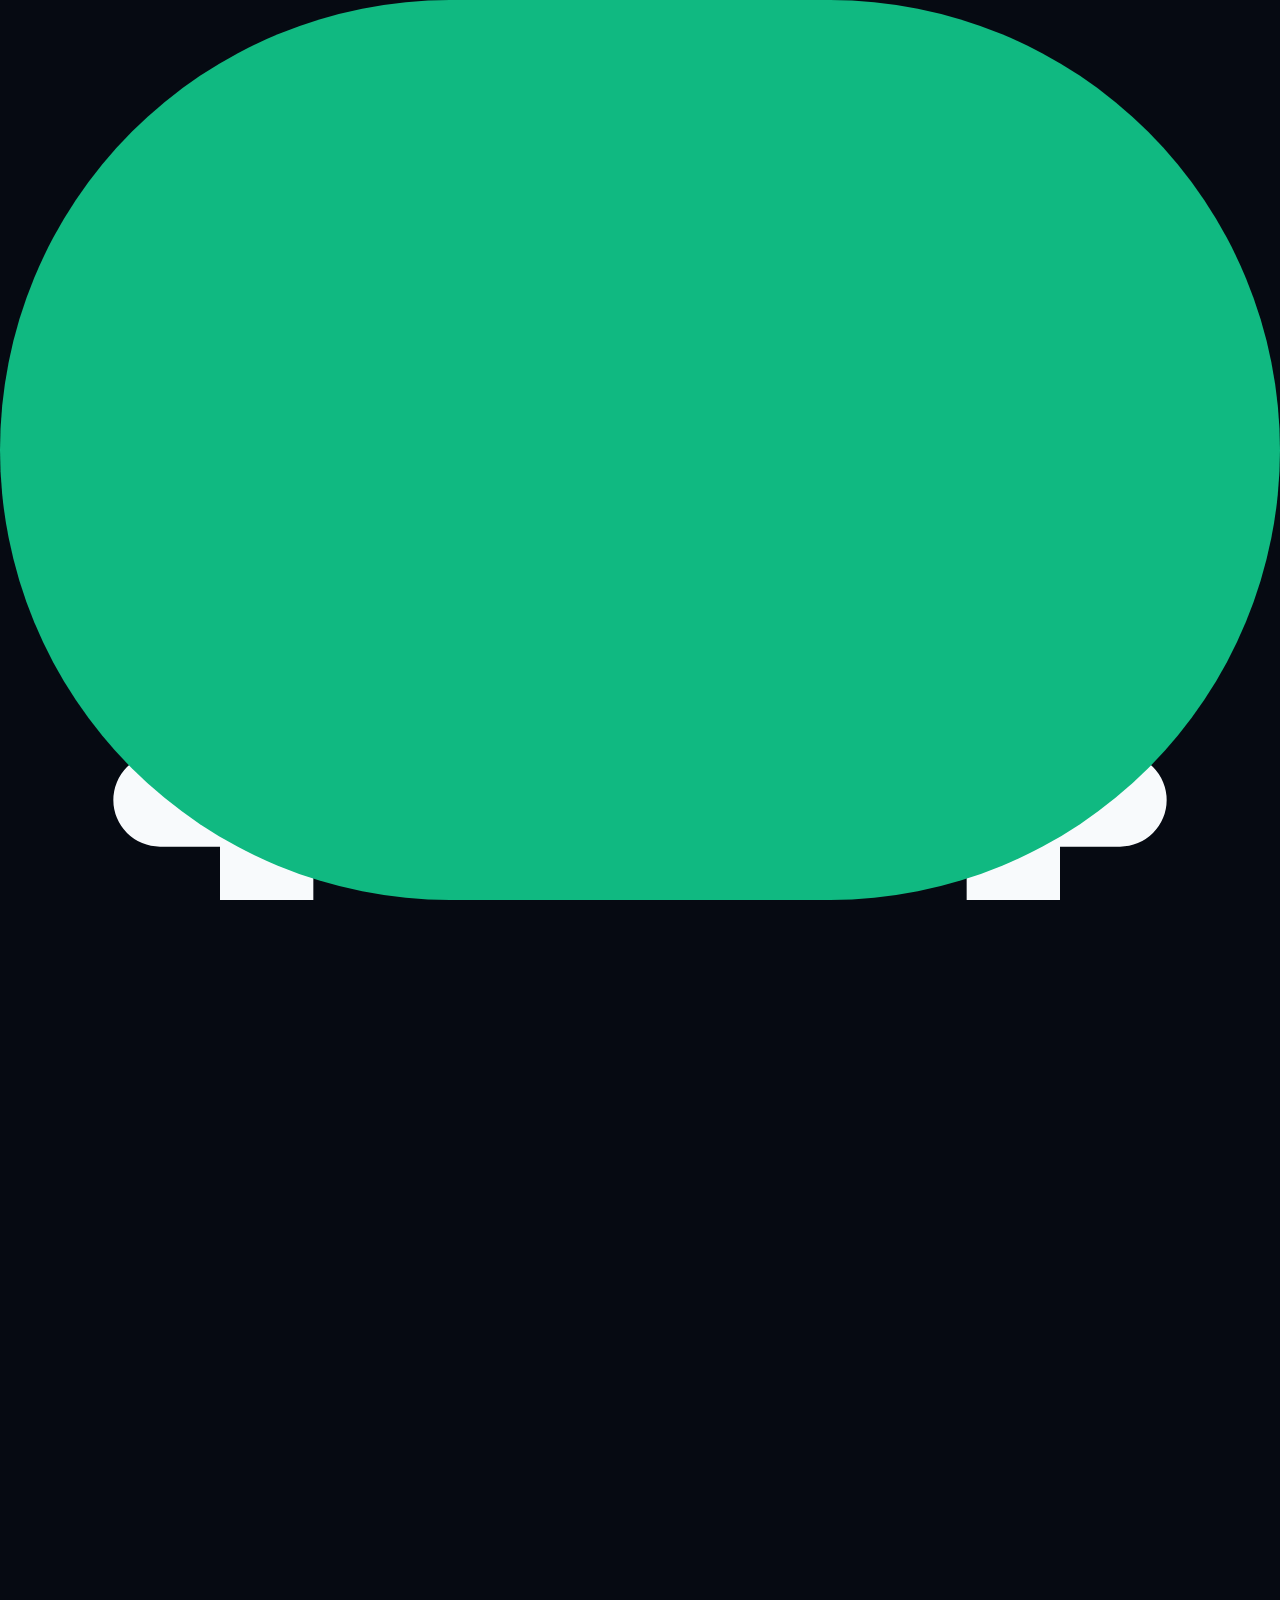
==== index.html @ e8b2aa06 "Rename techdock_it_historie_kiosk.html to index.html" ====
<!DOCTYPE html>
<html lang="de" class="dark">
<head>
    <meta charset="UTF-8">
    <meta name="viewport" content="width=device-width, initial-scale=1.0">
    <title>TechDock // Heute in der IT-Geschichte</title>
    <!-- Tailwind CSS -->
    <script src="https://cdn.tailwindcss.com"></script>
    <!-- Google Fonts: Inter & JetBrains Mono -->
    <link rel="preconnect" href="https://fonts.googleapis.com">
    <link rel="preconnect" href="https://fonts.gstatic.com" crossorigin>
    <link href="https://fonts.googleapis.com/css2?family=Inter:wght@400;500;600;700;800;900&family=JetBrains+Mono:wght@400;500;600;700;800&display=swap" rel="stylesheet">
    
    <script>
        tailwind.config = {
            darkMode: 'class',
            theme: {
                extend: {
                    fontFamily: {
                        sans: ['Inter', 'system-ui', 'sans-serif'],
                        mono: ['JetBrains Mono', 'monospace'],
                    },
                    colors: {
                        dock: {
                            bg: '#060a12',
                            card: '#0d1526',
                            border: '#1e293b',
                            cyan: '#06b6d4',
                            emerald: '#10b981',
                            indigo: '#6366f1',
                            amber: '#f59e0b'
                        }
                    }
                }
            }
        }
    </script>

    <style>
        /* Digital Signage Kiosk Reset: Kein Scrollen, kein Text-Markieren, sauberer Vollbild-Look */
        html, body {
            margin: 0;
            padding: 0;
            width: 100%;
            height: 100%;
            overflow: hidden;
            background-color: #060a12;
            color: #f8fafc;
            user-select: none;
            -webkit-font-smoothing: antialiased;
        }

        /* Subtiles animiertes Cyber-Grid im Hintergrund */
        .cyber-grid {
            background-size: 48px 48px;
            background-image: 
                linear-gradient(to right, rgba(30, 41, 59, 0.35) 1px, transparent 1px),
                linear-gradient(to bottom, rgba(30, 41, 59, 0.35) 1px, transparent 1px);
            mask-image: radial-gradient(ellipse at center, rgba(0,0,0,1) 40%, rgba(0,0,0,0.15) 100%);
            -webkit-mask-image: radial-gradient(ellipse at center, rgba(0,0,0,1) 40%, rgba(0,0,0,0.15) 100%);
        }

        /* Sanfte Übergänge für den Slide-Wechsel */
        .slide-transition {
            transition: opacity 0.55s cubic-bezier(0.16, 1, 0.3, 1), transform 0.55s cubic-bezier(0.16, 1, 0.3, 1);
        }
        .slide-hidden {
            opacity: 0;
            transform: translateY(12px) scale(0.992);
        }
        .slide-visible {
            opacity: 1;
            transform: translateY(0) scale(1);
        }

        /* Leuchteffekte für Jahreszahl und Karten */
        .year-glow {
            text-shadow: 0 0 35px rgba(6, 182, 212, 0.45), 0 0 12px rgba(6, 182, 212, 0.25);
        }
        .card-glass {
            background: linear-gradient(145deg, rgba(15, 23, 42, 0.90) 0%, rgba(9, 14, 26, 0.96) 100%);
            backdrop-filter: blur(16px);
            box-shadow: 0 25px 60px -15px rgba(0, 0, 0, 0.75), inset 0 1px 0 0 rgba(255, 255, 255, 0.08);
        }

        /* Auto-Hide Steuerleiste */
        .controls-hidden {
            opacity: 0;
            pointer-events: none;
            transform: translate(-50%, 16px);
        }
        .controls-visible {
            opacity: 1;
            pointer-events: auto;
            transform: translate(-50%, 0);
        }

        /* Pulsierender Live-Indikator */
        @keyframes pulse-ring {
            0% { transform: scale(0.85); opacity: 0.9; }
            70% { transform: scale(2.2); opacity: 0; }
            100% { transform: scale(2.2); opacity: 0; }
        }
        .pulse-dot::before {
            content: '';
            position: absolute;
            inset: 0;
            border-radius: 9999px;
            background-color: #10b981;
            animation: pulse-ring 2.2s cubic-bezier(0.215, 0.61, 0.355, 1) infinite;
        }

        /* Custom Scrollbar für Playlist & Diagnose-Modal */
        .custom-scroll::-webkit-scrollbar {
            width: 5px;
        }
        .custom-scroll::-webkit-scrollbar-track {
            background: rgba(15, 23, 42, 0.5);
            border-radius: 8px;
        }
        .custom-scroll::-webkit-scrollbar-thumb {
            background: rgba(56, 189, 248, 0.35);
            border-radius: 8px;
        }
    </style>
</head>
<body class="relative flex flex-col justify-between h-screen w-screen px-5 py-4 md:px-10 md:py-6 lg:px-14 lg:py-8 select-none">

    <!-- Hintergrund-Ebene mit Grid & Ambient-Glows -->
    <div class="fixed inset-0 cyber-grid pointer-events-none z-0"></div>
    <div id="ambient-glow-1" class="fixed -top-40 -left-40 w-[34rem] h-[34rem] rounded-full bg-cyan-500/10 blur-[130px] pointer-events-none z-0 transition-colors duration-1000"></div>
    <div id="ambient-glow-2" class="fixed -bottom-40 -right-40 w-[36rem] h-[36rem] rounded-full bg-indigo-500/10 blur-[140px] pointer-events-none z-0 transition-colors duration-1000"></div>

    <!-- 1. KOPFZEILE (TECHDOCK HEADER) -->
    <header class="relative z-10 flex flex-wrap items-center justify-between gap-4 border-b border-slate-800/90 pb-3.5 md:pb-5">
        <!-- Links: TechDock Branding -->
        <div class="flex items-center gap-4">
            <div class="relative flex items-center justify-center w-12 h-12 md:w-14 md:h-14 rounded-2xl bg-slate-900/90 border border-cyan-500/30 shadow-lg shadow-cyan-950/50">
                <!-- Chip / Terminal Icon -->
                <svg class="w-7 h-7 md:w-8 md:h-8 text-cyan-400" fill="none" viewBox="0 0 24 24" stroke="currentColor" stroke-width="1.75">
                    <path stroke-linecap="round" stroke-linejoin="round" d="M9 3v2m6-2v2M9 19v2m6-2v2M5 9H3m2 6H3m18-6h-2m2 6h-2M7 19h10a2 2 0 002-2V7a2 2 0 00-2-2H7a2 2 0 00-2 2v10a2 2 0 002 2zM9 9h6v6H9V9z" />
                </svg>
                <span class="pulse-dot absolute -top-1 -right-1 w-3 h-3 rounded-full bg-emerald-400"></span>
            </div>
            <div>
                <div class="flex flex-wrap items-center gap-2.5">
                    <span class="font-mono text-xs md:text-sm uppercase tracking-[0.22em] text-cyan-400 font-semibold">TECHDOCK // PURE-IT CHRONIK</span>
                    <button id="btn-open-filter-log" title="Filter-Protokoll anzeigen" class="inline-flex items-center gap-1.5 px-2.5 py-0.5 rounded-full text-[11px] font-mono bg-emerald-500/10 hover:bg-emerald-500/20 text-emerald-300 border border-emerald-500/30 transition cursor-pointer">
                        <span class="w-1.5 h-1.5 rounded-full bg-emerald-400"></span>
                        <span id="data-source-pill-text">STRIKTER IT-FILTER AKTIV</span>
                    </button>
                </div>
                <h1 class="text-xl md:text-3xl lg:text-4xl font-extrabold tracking-tight text-white mt-0.5">
                    Heute in der <span class="text-transparent bg-clip-text bg-gradient-to-r from-cyan-400 via-sky-300 to-indigo-400">IT-Geschichte</span>
                </h1>
            </div>
        </div>

        <!-- Rechts: Aktuelles Datum & Live-Uhrzeit -->
        <div class="flex items-center gap-4 md:gap-6 bg-slate-900/80 border border-slate-800 px-4 py-2 md:px-6 md:py-3 rounded-2xl backdrop-blur-md">
            <div class="text-right">
                <div id="header-date" class="text-sm md:text-lg lg:text-xl font-bold text-slate-100 tracking-tight">
                    Lade Datum...
                </div>
                <div id="header-subdate" class="text-xs md:text-sm font-mono text-cyan-400/90">
                    100% IT • Netzwerk • Hardware • Code
                </div>
            </div>
            <div class="h-9 w-px bg-slate-800"></div>
            <div id="header-clock" class="font-mono text-xl md:text-3xl lg:text-4xl font-bold text-cyan-400 tracking-wider tabular-nums">
                00:00:00
            </div>
        </div>
    </header>

    <!-- 2. HAUPTBÜHNE (2-SPALTEN KIOSK-LAYOUT 16:9) -->
    <main class="relative z-10 flex-1 flex items-center my-3 md:my-5 overflow-hidden">
        <div id="slide-container" class="slide-transition slide-visible w-full h-full grid grid-cols-1 lg:grid-cols-12 gap-5 md:gap-7 items-stretch">
            
            <!-- LINKE HAUPTSPALTE (8 von 12 Spalten): Großes IT-Ereignis + TechDock Praxis-Kontext -->
            <div class="lg:col-span-8 card-glass rounded-3xl border border-slate-800/90 p-6 md:p-9 lg:p-11 flex flex-col justify-between relative overflow-hidden">
                
                <!-- Dekoratives Wasserzeichen-Jahr im Hintergrund -->
                <div id="bg-watermark-year" class="select-none pointer-events-none absolute -right-4 -bottom-10 font-mono text-[8rem] md:text-[13rem] lg:text-[16rem] font-black text-slate-800/20 leading-none tracking-tighter">
                    1998
                </div>

                <!-- Obere Sektion: Badges, Jahreszahl, Schlagzeile & Beschreibung -->
                <div class="relative z-10">
                    <div class="flex flex-wrap items-center gap-2.5 md:gap-3.5 mb-4 md:mb-6">
                        <!-- Fachbereichs-Kategorie -->
                        <span id="event-category" class="inline-flex items-center gap-2 px-3.5 py-1.5 rounded-xl font-mono text-xs md:text-sm font-bold uppercase tracking-wider bg-cyan-500/15 text-cyan-300 border border-cyan-500/30">
                            NETZWERK & DNS
                        </span>

                        <!-- "Heute vor X Jahren" Badge -->
                        <span id="event-ago" class="inline-flex items-center gap-2 px-3.5 py-1.5 rounded-xl font-mono text-xs md:text-sm font-semibold bg-slate-800/90 text-slate-200 border border-slate-700">
                            VOR 28 JAHREN
                        </span>

                        <!-- Präzisions-Badge (Exakter Kalendertag vs. Monats-Meilenstein) -->
                        <span id="event-precision-badge" class="inline-flex items-center gap-1.5 px-3 py-1.5 rounded-xl font-mono text-xs md:text-sm text-emerald-300 bg-emerald-500/10 border border-emerald-500/30">
                            EXAKT AM 04.11.
                        </span>

                        <!-- Datenquelle Badge -->
                        <span id="event-source-badge" class="hidden xl:inline-flex items-center gap-1.5 px-3 py-1.5 rounded-xl font-mono text-xs text-slate-400 bg-slate-900/70 border border-slate-800">
                            Quelle: TechDock IT-Archiv
                        </span>
                    </div>

                    <!-- Große Jahreszahl + Schlagzeile -->
                    <div class="flex flex-col xl:flex-row xl:items-baseline gap-2 xl:gap-6 mb-4 md:mb-5">
                        <div id="event-year" class="font-mono text-5xl md:text-7xl lg:text-8xl font-black text-cyan-400 year-glow tracking-tight shrink-0">
                            1998
                        </div>
                        <h2 id="event-title" class="text-2xl md:text-3xl lg:text-[2.35rem] font-extrabold text-white leading-[1.18] tracking-tight">
                            Lade verifizierte IT-Meilensteine...
                        </h2>
                    </div>

                    <!-- Hauptbeschreibung (Optimal lesbar aus 4-6m Entfernung) -->
                    <p id="event-description" class="text-base md:text-lg lg:text-[1.32rem] text-slate-200 leading-relaxed font-normal max-w-4xl">
                        Das TechDock-System lädt ausschließlich verifizierte Meilensteine aus Informatik, Netzwerktechnik, Hardware-Architektur, Betriebssystemen und IT-Sicherheit.
                    </p>

                    <!-- NEU: TechDock Praxis-Kontext Box (Relevanz für Ausbildung & heutige IT) -->
                    <div class="mt-5 md:mt-6 p-4 md:p-5 rounded-2xl bg-slate-900/85 border border-cyan-500/25 shadow-inner">
                        <div class="flex items-center gap-2 font-mono text-xs uppercase tracking-wider text-cyan-400 font-bold mb-1.5">
                            <svg class="w-4 h-4 shrink-0" fill="none" viewBox="0 0 24 24" stroke="currentColor" stroke-width="2.2">
                                <path stroke-linecap="round" stroke-linejoin="round" d="M13 10V3L4 14h7v7l9-11h-7z" />
                            </svg>
                            <span>TechDock Praxis-Kontext // Bedeutung für die heutige IT</span>
                        </div>
                        <p id="event-context" class="text-xs md:text-sm lg:text-base text-slate-300 leading-relaxed">
                            Einordnung der technischen Relevanz für moderne Systemintegration, Anwendungsentwicklung und Netzwerkinfrastruktur.
                        </p>
                    </div>
                </div>

                <!-- Untere Sektion: Terminal-Befehlszeile & Fach-Tags -->
                <div class="relative z-10 mt-5 pt-4 border-t border-slate-800/80 flex flex-wrap items-center justify-between gap-3">
                    <div class="flex items-center gap-2.5 font-mono text-xs md:text-sm text-slate-400 bg-slate-950/80 px-3.5 py-2 rounded-xl border border-slate-800/80 overflow-hidden max-w-full">
                        <span class="text-emerald-400 font-bold shrink-0">root@techdock:~#</span>
                        <span id="terminal-cmd" class="truncate text-slate-300">grep --strict-it "11-04" /etc/techdock/it_milestones.db</span>
                        <span class="w-2 h-4 bg-cyan-400 animate-pulse shrink-0"></span>
                    </div>

                    <div id="event-tags" class="flex flex-wrap items-center gap-2">
                        <!-- Dynamische IT-Tags -->
                    </div>
                </div>
            </div>

            <!-- RECHTE SEITENLEISTE (4 von 12 Spalten): Heutige IT-Playlist + QR-Code + Live-System-Telemetrie -->
            <div class="lg:col-span-4 flex flex-col gap-5 h-full overflow-hidden">
                
                <!-- Oben: Interaktive Tages-Playlist aller geladenen IT-Meilensteine -->
                <div class="card-glass rounded-3xl border border-slate-800/90 p-5 flex-1 flex flex-col min-h-0 overflow-hidden">
                    <div class="flex items-center justify-between gap-2 pb-3 mb-3 border-b border-slate-800/90">
                        <div class="flex items-center gap-2">
                            <span class="w-2 h-2 rounded-full bg-cyan-400"></span>
                            <h3 class="font-mono text-xs md:text-sm uppercase tracking-wider text-slate-200 font-bold">
                                IT-Meilensteine des Tages
                            </h3>
                        </div>
                        <span id="playlist-count-badge" class="font-mono text-xs px-2.5 py-0.5 rounded-lg bg-slate-900 border border-slate-800 text-cyan-400 font-semibold">
                            6 Einträge
                        </span>
                    </div>

                    <!-- Scrollbare Liste der heutigen IT-Slides -->
                    <div id="playlist-items" class="custom-scroll flex-1 overflow-y-auto space-y-2 pr-1">
                        <!-- Dynamisch per JS gerendert -->
                    </div>
                </div>

                <!-- Unten: QR-Code zum deutschen Wikipedia-Fachartikel + Live UNIX-Epoch / Port-Fakt -->
                <div class="card-glass rounded-3xl border border-slate-800/90 p-4 md:p-5 flex flex-col gap-3.5 shrink-0">
                    <div class="flex items-center gap-4">
                        <div class="shrink-0 bg-slate-950 p-2 rounded-2xl border border-slate-800 shadow-inner">
                            <img id="qr-code-img" src="" alt="Wikipedia QR-Code" class="w-20 h-20 md:w-24 md:h-24 rounded-lg object-contain" />
                        </div>
                        <div class="flex-1 min-w-0">
                            <div class="inline-flex items-center gap-1.5 font-mono text-[11px] uppercase tracking-wider text-cyan-400 font-semibold mb-0.5">
                                <svg class="w-3.5 h-3.5" fill="none" viewBox="0 0 24 24" stroke="currentColor" stroke-width="2">
                                    <path stroke-linecap="round" stroke-linejoin="round" d="M12 4v1m6 11h2m-6 0h-2v4m0-11v3m0 0h.01M12 12h4.01M16 20h4M4 12h4m12 0h.01M5 8h2a1 1 0 001-1V5a1 1 0 00-1-1H5a1 1 0 00-1 1v2a1 1 0 001 1zm12 0h2a1 1 0 001-1V5a1 1 0 00-1-1h-2a1 1 0 00-1 1v2a1 1 0 001 1zM5 20h2a1 1 0 001-1v-2a1 1 0 00-1-1H5a1 1 0 00-1 1v2a1 1 0 001 1z" />
                                </svg>
                                Wikipedia Deep-Dive
                            </div>
                            <h4 class="text-sm md:text-base font-bold text-white leading-snug truncate" id="qr-article-title">
                                ICANN
                            </h4>
                            <p class="text-xs text-slate-400 mt-0.5 line-clamp-2">
                                QR-Code scannen für den vollständigen deutschen Fachartikel.
                            </p>
                        </div>
                    </div>

                    <!-- Kompakte Sysadmin-Telemetrie (UNIX-Timestamp & Hex-Uhr) -->
                    <div class="pt-2.5 border-t border-slate-800/80 flex items-center justify-between font-mono text-[11px] text-slate-400">
                        <span>UNIX EPOCH: <strong id="unix-epoch-live" class="text-emerald-400 tabular-nums">1793800000</strong></span>
                        <span id="daily-port-fact" class="text-cyan-400/90 truncate">RFC 1034/1035 • DNS Port 53</span>
                    </div>
                </div>

            </div>
        </div>
    </main>

    <!-- 3. FUSSZEILE: FORTSCHRITTSBALKEN & SLIDE-INDIKATOREN -->
    <footer class="relative z-10 pt-1">
        <div class="flex items-center justify-between gap-6 mb-2.5">
            <!-- Slide-Punkte Navigation -->
            <div id="slide-dots" class="flex items-center gap-2">
                <!-- Dynamisch generiert -->
            </div>

            <!-- Rechts: Filter-Statistik & Zähler -->
            <div class="flex items-center gap-3 md:gap-4 font-mono text-xs md:text-sm text-slate-400">
                <span id="filter-stats-footer" class="hidden md:inline text-slate-500">
                    Politik/Allg.-Historie blockiert: 0
                </span>
                <span class="px-3 py-1 rounded-lg bg-slate-900 border border-slate-800 text-cyan-400 font-bold" id="slide-counter">
                    01 / 06
                </span>
            </div>
        </div>

        <!-- Animierter Progress-Balken für den Kiosk-Zyklus -->
        <div class="w-full h-1.5 bg-slate-900 rounded-full overflow-hidden border border-slate-800/60">
            <div id="progress-bar" class="h-full bg-gradient-to-r from-cyan-500 via-sky-400 to-indigo-500 transition-all duration-100 ease-linear" style="width: 0%;"></div>
        </div>
    </footer>

    <!-- 4. AUTO-HIDE TEST- & STEUERLEISTE (Blendet bei Maus-Inaktivität nach 3.5 Sek. komplett aus) -->
    <div id="floating-controls" class="controls-hidden fixed bottom-6 left-1/2 z-40 transition-all duration-300 flex flex-wrap items-center justify-center gap-2 px-4 py-2.5 rounded-2xl bg-slate-900/95 border border-slate-700 shadow-2xl backdrop-blur-xl max-w-[95vw]">
        <button id="btn-prev" title="Vorheriger Meilenstein" class="p-2 rounded-xl bg-slate-800 hover:bg-slate-700 text-slate-200 transition">
            <svg class="w-4 h-4" fill="none" viewBox="0 0 24 24" stroke="currentColor" stroke-width="2.2">
                <path stroke-linecap="round" stroke-linejoin="round" d="M15 19l-7-7 7-7" />
            </svg>
        </button>

        <button id="btn-play-pause" title="Pause / Fortsetzen" class="px-3 py-1.5 rounded-xl bg-cyan-500/20 hover:bg-cyan-500/30 border border-cyan-500/40 text-cyan-300 font-mono text-xs font-semibold transition">
            <span id="play-pause-label">PAUSE</span>
        </button>

        <button id="btn-next" title="Nächster Meilenstein" class="p-2 rounded-xl bg-slate-800 hover:bg-slate-700 text-slate-200 transition">
            <svg class="w-4 h-4" fill="none" viewBox="0 0 24 24" stroke="currentColor" stroke-width="2.2">
                <path stroke-linecap="round" stroke-linejoin="round" d="M9 5l7 7-7 7" />
            </svg>
        </button>

        <div class="h-5 w-px bg-slate-700 mx-0.5"></div>

        <!-- Datumswähler zum Testen beliebiger Kalendertage -->
        <label class="flex items-center gap-1.5 text-xs font-mono text-slate-300">
            <span class="hidden sm:inline">Datum:</span>
            <input id="date-picker" type="date" class="bg-slate-800 border border-slate-700 rounded-lg px-2 py-1 text-xs text-white font-mono focus:outline-none focus:border-cyan-400" />
        </label>

        <!-- Schnellwahl-Buttons für berühmte IT-Kalendertage -->
        <button onclick="setQuickDate(11, 4)" class="px-2.5 py-1 rounded-lg bg-slate-800 hover:bg-slate-700 text-xs font-mono text-cyan-300 border border-cyan-500/30 transition">
            04.11. (Heute)
        </button>
        <button onclick="setQuickDate(11, 2)" class="hidden md:inline-block px-2.5 py-1 rounded-lg bg-slate-800 hover:bg-slate-700 text-xs font-mono text-slate-300 transition">
            02.11. (Morris-Wurm)
        </button>
        <button onclick="setQuickDate(11, 15)" class="hidden md:inline-block px-2.5 py-1 rounded-lg bg-slate-800 hover:bg-slate-700 text-xs font-mono text-slate-300 transition">
            15.11. (Intel 4004)
        </button>
        <button onclick="setQuickDate(8, 25)" class="hidden lg:inline-block px-2.5 py-1 rounded-lg bg-slate-800 hover:bg-slate-700 text-xs font-mono text-slate-300 transition">
            25.08. (Linux)
        </button>

        <div class="h-5 w-px bg-slate-700 mx-0.5"></div>

        <!-- Button für das transparente Filter-Diagnose-Log -->
        <button id="btn-audit-log" class="px-2.5 py-1 rounded-lg bg-emerald-500/15 hover:bg-emerald-500/25 text-emerald-300 border border-emerald-500/30 text-xs font-mono transition">
            Filter-Log prüfen
        </button>

        <button id="btn-fullscreen" title="Vollbild umschalten" class="p-2 rounded-xl bg-slate-800 hover:bg-slate-700 text-slate-200 transition">
            <svg class="w-4 h-4" fill="none" viewBox="0 0 24 24" stroke="currentColor" stroke-width="2">
                <path stroke-linecap="round" stroke-linejoin="round" d="M4 8V4m0 0h4M4 4l5 5m11-1V4m0 0h-4m4 0l-5 5M4 16v4m0 0h4m-4 0l5-5m11 5l-5-5m5 5v-4m0 4h-4" />
            </svg>
        </button>
    </div>

    <!-- 5. FILTER-DIAGNOSE & QUELLEN-MODAL (Zeigt akzeptierte IT-Events vs. blockierte Nicht-IT-Ereignisse) -->
    <div id="audit-modal" class="hidden fixed inset-0 z-50 bg-slate-950/85 backdrop-blur-md flex items-center justify-center p-4 md:p-8">
        <div class="card-glass border border-slate-700 rounded-3xl max-w-4xl w-full max-h-[85vh] flex flex-col overflow-hidden shadow-2xl">
            <div class="flex items-center justify-between px-6 py-4 border-b border-slate-800">
                <div>
                    <span class="font-mono text-xs uppercase tracking-widest text-emerald-400">PURE-IT ENGINE // FILTER-DIAGNOSE</span>
                    <h3 class="text-lg md:text-xl font-bold text-white mt-0.5">Quellen- & Filter-Protokoll für den gewählten Kalendertag</h3>
                </div>
                <button id="btn-close-audit" class="px-3 py-1.5 rounded-xl bg-slate-800 hover:bg-slate-700 text-slate-200 font-mono text-xs">
                    Schließen [ESC]
                </button>
            </div>
            <div class="p-6 overflow-y-auto custom-scroll space-y-6 text-xs md:text-sm font-mono">
                <div class="grid grid-cols-1 md:grid-cols-3 gap-3">
                    <div class="p-3.5 rounded-2xl bg-slate-900/90 border border-slate-800">
                        <div class="text-slate-400 text-xs">Kuratierte IT-DB (Tier 1)</div>
                        <div id="audit-stat-tier1" class="text-xl font-bold text-cyan-400 mt-1">0 Treffer</div>
                    </div>
                    <div class="p-3.5 rounded-2xl bg-slate-900/90 border border-slate-800">
                        <div class="text-slate-400 text-xs">Live Wikipedia IT-Treffer (Tier 2/3)</div>
                        <div id="audit-stat-live-accepted" class="text-xl font-bold text-emerald-400 mt-1">0 akzeptiert</div>
                    </div>
                    <div class="p-3.5 rounded-2xl bg-slate-900/90 border border-slate-800">
                        <div class="text-slate-400 text-xs">Blockierte Nicht-IT-Ereignisse</div>
                        <div id="audit-stat-rejected" class="text-xl font-bold text-rose-400 mt-1">0 verworfen</div>
                    </div>
                </div>

                <div>
                    <h4 class="text-emerald-400 font-bold mb-2 uppercase tracking-wider text-xs">✓ Akzeptierte & angezeigte IT-Meilensteine:</h4>
                    <div id="audit-accepted-list" class="space-y-1.5 text-slate-200"></div>
                </div>

                <div>
                    <h4 class="text-rose-400 font-bold mb-2 uppercase tracking-wider text-xs">✗ Vom Strikten IT-Filter verworfene Wikipedia-Einträge (Politik, Sport, Kriege, Allgemeines):</h4>
                    <div id="audit-rejected-list" class="space-y-1 text-slate-400 max-h-48 overflow-y-auto custom-scroll pr-2"></div>
                </div>
            </div>
        </div>
    </div>

    <!-- 6. JAVASCRIPT: DREISTUFIGE PURE-IT ENGINE OHNE NICHT-IT-FALLBACKS -->
    <script>
        /**
         * ============================================================================
         * TIER 1: KURATIERTE DEUTSCHE IT-HISTORIE DATENBANK (EXAKTE KALENDERTAGE + MONATSPOOL)
         * Enthält ausschließlich verifizierte Ereignisse aus Informatik, Netzwerktechnik,
         * Hardware, Betriebssystemen, Softwareentwicklung, Kryptographie und Gaming.
         * ============================================================================
         */
        const CURATED_IT_MILESTONES = [
            // ==================== 04. NOVEMBER (HEUTE - SCHWERPUNKT) ====================
            {
                month: 11, day: 4, year: 1998,
                category: 'NETZWERK & DNS',
                title: 'Offizielle Eintragung der ICANN – Globale Koordination von DNS & IP-Adressen',
                description: 'Am 4. November 1998 wird die Internet Corporation for Assigned Names and Numbers (ICANN) in Kalifornien offiziell als gemeinnützige Körperschaft eingetragen. Sie übernimmt die Verwaltung der IP-Adressräume (IANA), der Root-Nameserver und des Domain Name Systems (DNS).',
                context: 'Ohne die zentrale Koordination von AS-Nummern, IPv4/IPv6-Subnetzblöcken und Top-Level-Domains durch die ICANN wäre kein eindeutiges Routing im heutigen Internet möglich.',
                articleTitle: 'ICANN',
                tags: ['ICANN', 'DNS', 'IANA', 'IPv4 / IPv6', 'Root-Server']
            },
            {
                month: 11, day: 4, year: 1952,
                category: 'IT-SECURITY & KRYPTO',
                title: 'Gründung der NSA – Beginn der computergestützten Kryptoanalyse & Supercomputer-Ära',
                description: 'Mit der formellen Gründung der National Security Agency am 4. November 1952 entsteht das weltweit größte Forschungszentrum für Chiffriertechnik. Die Behörde wird zum wichtigsten Erstauftraggeber für frühe Transistor-Supercomputer wie IBM Stretch/Harvest.',
                context: 'Aus der kryptographischen Forschung seit 1952 gingen moderne Standards wie der Data Encryption Standard (DES), die SHA-2-Hash-Familie sowie SELinux (Security-Enhanced Linux) hervor.',
                articleTitle: 'National_Security_Agency',
                tags: ['Kryptographie', 'SHA-2', 'SELinux', 'Supercomputing']
            },
            {
                month: 11, day: 4, year: 2010,
                category: 'HARDWARE & SENSORIK',
                title: 'Microsoft startet Kinect – Echtzeit-3D-Tiefensensorik & Machine-Learning-Tracking',
                description: 'Am 4. November 2010 bringt Microsoft das Kamerasystem Kinect auf den Markt. Über einen Infrarot-Punktprojektor und einen CMOS-Tiefensensor berechnet das System in Echtzeit ein 3D-Tiefenbild und erkennt Körpergelenke per Machine Learning.',
                context: 'Durch offene Linux-Treiber (libfreenect) wurde die Kinect schnell zum Standard-3D-Sensor in der Robotik (ROS), der autonomen Navigation und der Computer-Vision-Ausbildung.',
                articleTitle: 'Kinect',
                tags: ['Computer Vision', '3D-Sensorik', 'Machine Learning', 'Robotik']
            },
            {
                month: 11, day: 4, year: 2003,
                category: 'OPERATING SYSTEMS',
                title: 'Release-Woche von Fedora Core 1 („Yarrow“) – Neue Community-Basis für Enterprise Linux',
                description: 'Nach der Einstellung des klassischen Red Hat Linux startet Anfang November 2003 das Fedora-Projekt mit Fedora Core 1 (Kernel 2.4.22). Es bildet fortan den innovativen Open-Source-Unterbau für Red Hat Enterprise Linux (RHEL).',
                context: 'Fedora ist bis heute das Testfeld für zentrale Linux-Technologien wie systemd, Wayland, PipeWire, Podman und NetworkManager, bevor diese in Enterprise-Server einfließen.',
                articleTitle: 'Fedora_(Linux-Distribution)',
                tags: ['Fedora', 'Linux', 'Red Hat', 'RPM', 'Open Source']
            },
            {
                month: 11, day: 4, year: 1998,
                category: 'IT-SECURITY & KRYPTO',
                title: 'RFC 2451 definiert Blockchiffren-Architektur für verschlüsselte IPsec-VPNs',
                description: 'Im November 1998 verabschiedet die IETF Network Working Group mit RFC 2451 den Standard für den Einsatz moderner CBC-Blockchiffren im IPsec Encapsulating Security Payload (ESP) zur Absicherung von IP-Paketen auf Schicht 3.',
                context: 'IPsec ESP bildet bis heute auf Firewalls (z. B. OPNsense, pfSense, Cisco, Fortinet) das Rückgrat für verschlüsselte Site-to-Site-Standortverbindungen über das öffentliche Internet.',
                articleTitle: 'IPsec',
                tags: ['IPsec', 'RFC 2451', 'VPN', 'OSI Layer 3', 'Verschlüsselung']
            },
            {
                month: 11, day: 4, year: 2013,
                category: 'LINUX & CONTAINER',
                title: 'Durchbruch für Linux-Container: Docker öffnet Unterstützung für alle großen Distributionen',
                description: 'Im Herbst 2013 wandelt sich Docker von einem internen PaaS-Werkzeug zum universellen Container-Standard und integriert Anfang November 2013 neben Ubuntu/Debian auch Unterstützung für den gesamten Red-Hat- und Fedora-Kosmos.',
                context: 'Container-Virtualisierung über Linux Namespaces und cgroups hat die Bereitstellung von Web-Apps, lokalen KI-Stacks (Ollama, Open WebUI) und Microservices revolutioniert.',
                articleTitle: 'Docker_(Software)',
                tags: ['Docker', 'Container', 'Linux cgroups', 'DevOps']
            },

            // ==================== WEITERE NOVEMBER-TAGE (EXAKT) ====================
            {
                month: 11, day: 1, year: 1992,
                category: 'NETZWERK & DNS',
                title: 'Start von Mosaic-Entwicklung am NCSA – Das Web erhält ein grafisches Gesicht',
                description: 'Im November 1992 beginnen Marc Andreessen und Eric Bina am National Center for Supercomputing Applications (NCSA) mit der Programmierung des Webbrowsers Mosaic, der erstmals Bilder direkt im Fließtext darstellen kann.',
                context: 'NCSA Mosaic legte die Grundlage für Netscape Navigator, Mozilla Firefox und die grafische Darstellung moderner Web-Applikationen.',
                articleTitle: 'NCSA_Mosaic',
                tags: ['Mosaic', 'Webbrowser', 'HTML', 'WWW']
            },
            {
                month: 11, day: 2, year: 1988,
                category: 'IT-SECURITY & KRYPTO',
                title: 'Der Morris-Wurm legt rund 10 % des gesamten damaligen ARPANET/Internets lahm',
                description: 'Am 2. November 1988 startet Robert Tappan Morris den ersten großen Internet-Wurm. Er nutzt Pufferüberläufe in fingerd sowie Schwachstellen in sendmail und rsh/rexec aus und infiziert rund 6.000 UNIX-Rechner.',
                context: 'Der Vorfall führte unmittelbar zur Gründung des ersten CERT (Computer Emergency Response Team) und machte Buffer-Overflow-Schutz zu einer Kerndisziplin der IT-Sicherheit.',
                articleTitle: 'Morris-Wurm',
                tags: ['Morris-Wurm', 'Buffer Overflow', 'CERT', 'IT-Security']
            },
            {
                month: 11, day: 3, year: 1971,
                category: 'OPERATING SYSTEMS',
                title: 'Ken Thompson und Dennis Ritchie veröffentlichen das erste „UNIX Programmer’s Manual“',
                description: 'Am 3. November 1971 erscheint in den Bell Laboratories die erste offizielle Dokumentation für UNIX First Edition (geschrieben für die PDP-11). Konzepte wie `fork()`, hierarchische Dateisysteme und `chmod` werden hier definiert.',
                context: 'Fast jedes moderne Server-, Cloud- und Container-System (Linux, BSD, macOS) basiert direkt auf den Designprinzipien und Man-Pages von UNIX.',
                articleTitle: 'Unix',
                tags: ['UNIX', 'Bell Labs', 'Ken Thompson', 'Dennis Ritchie', 'POSIX']
            },
            {
                month: 11, day: 5, year: 2007,
                category: 'OPERATING SYSTEMS',
                title: 'Google gründet die Open Handset Alliance und enthüllt Android als Open-Source-OS',
                description: 'Am 5. November 2007 stellt Google gemeinsam mit 33 Hardware- und Mobilfunkpartnern das Linux-basierte Betriebssystem Android vor, um eine offene Plattform für mobile Endgeräte zu schaffen.',
                context: 'Auf Basis eines angepassten Linux-Kernels entwickelte sich Android zum weltweit meistgenutzten Betriebssystem auf Smartphones, Tablets und Embedded-Systemen.',
                articleTitle: 'Android_(Betriebssystem)',
                tags: ['Android', 'Linux-Kernel', 'Open Source', 'Mobile OS']
            },
            {
                month: 11, day: 6, year: 1980,
                category: 'OPERATING SYSTEMS',
                title: 'Microsoft unterzeichnet den Vertrag mit IBM zur Entwicklung des PC-Betriebssystems (MS-DOS)',
                description: 'Am 6. November 1980 besiegeln IBM und Microsoft unter strengster Geheimhaltung („Project Chess“) den Vertrag über das Betriebssystem für den kommenden IBM PC 5150 – Microsoft behält sich dabei klugerweise die Lizenzrechte für Drittanbieter vor.',
                context: 'Die Trennung von standardisierter x86-Hardware und separat lizenziertem Betriebssystem schuf den offenen PC-Markt.',
                articleTitle: 'MS-DOS',
                tags: ['MS-DOS', 'IBM PC', 'Microsoft', 'x86-Historie']
            },
            {
                month: 11, day: 7, year: 1994,
                category: 'NETZWERK & DNS',
                title: 'Erster Live-Audiostream im Internet (WXYC überträgt per CU-SeeMe & Audio-Routing)',
                description: 'Am 7. November 1994 startet der Radiosender der University of North Carolina den weltweit ersten 24-Stunden-Echtzeit-Stream über das Internet und beweist die Machbarkeit von Echtzeit-Medienstreaming über TCP/IP.',
                context: 'Technischer Vorläufer heutiger Streaming-Protokolle wie WebRTC, HLS, DASH und moderner VoIP-/Videokonferenz-Architekturen.',
                articleTitle: 'Streaming_Media',
                tags: ['Streaming', 'TCP/IP', 'Echtzeit-Audio', 'Netzwerk']
            },
            {
                month: 11, day: 8, year: 1999,
                category: 'HARDWARE & CHIPS',
                title: 'NVIDIA veröffentlicht die GeForce 256 – Die erste „GPU“ mit Hardware-T&L',
                description: 'Im Herbst 1999 (Auslieferung ab Oktober/November 1999) führt NVIDIA mit der GeForce 256 den Begriff „Graphics Processing Unit“ (GPU) ein. Erstmals übernimmt der Grafikchip Transform- und Lighting-Berechnungen direkt in Hardware.',
                context: 'Die Auslagerung hochparalleler Vektor- und Matrixberechnungen auf die GPU legte das Fundament für modernes 3D-Rendering, CUDA und das Training heutiger KI-Modelle.',
                articleTitle: 'Nvidia_GeForce_256',
                tags: ['NVIDIA', 'GPU', 'Grafikprozessor', 'Parallelrechnen']
            },
            {
                month: 11, day: 9, year: 2004,
                category: 'SOFTWARE & CODE',
                title: 'Release von Mozilla Firefox 1.0 – Offene Webstandards brechen das IE6-Monopol',
                description: 'Am 9. November 2004 veröffentlicht die Mozilla Foundation Firefox 1.0. Mit Tabbed-Browsing, integriertem Pop-up-Blocker und strikter Einhaltung von W3C-Standards leitet Firefox die Ära moderner, sicherer Webbrowser ein.',
                context: 'Der Erfolg von Firefox sicherte ein offenes, herstellerunabhängiges Web und legte den Grundstein für moderne Entwicklerwerkzeuge im Browser.',
                articleTitle: 'Mozilla_Firefox',
                tags: ['Firefox', 'Mozilla', 'Open Source', 'Webstandards']
            },
            {
                month: 11, day: 10, year: 1983,
                category: 'IT-SECURITY & KRYPTO',
                title: 'Fred Cohen demonstriert auf einem VAX-11/750-System das erste akademische Computervirus',
                description: 'Am 10. November 1983 präsentiert Fred Cohen in einem Sicherheitsseminar an der Lehigh University ein selbstreplizierendes Programm unter UNIX, für das sein Doktorvater Len Adleman den Fachbegriff „Computervirus“ prägt.',
                context: 'Cohens Arbeit begründete die formale Erforschung von Malware-Erkennung, Integritätsprüfungen (Hashes) und Sandboxing.',
                articleTitle: 'Computervirus',
                tags: ['Computervirus', 'Fred Cohen', 'IT-Security', 'VAX/UNIX']
            },
            {
                month: 11, day: 10, year: 1983,
                category: 'OPERATING SYSTEMS',
                title: 'Microsoft kündigt in New York erstmals „Windows 1.0“ als grafische Oberfläche an',
                description: 'Ebenfalls am 10. November 1983 stellt Bill Gates im Plaza Hotel in New York Microsoft Windows als grafischen Aufsatz (Interface Manager) für MS-DOS mit kooperativem Multitasking und Maussteuerung vor.',
                context: 'Beginn der Windows-Produktlinie, die heute mit Windows 11 und Windows Server die Unternehmens-Clients und Active-Directory-Domänen dominiert.',
                articleTitle: 'Microsoft_Windows_1.0',
                tags: ['Windows 1.0', 'GUI', 'Microsoft', 'Betriebssysteme']
            },
            {
                month: 11, day: 11, year: 2006,
                category: 'HARDWARE & CHIPS',
                title: 'Sony veröffentlicht die PlayStation 3 mit Cell-Broadband-Engine & Linux-Support (OtherOS)',
                description: 'Am 11. November 2006 erscheint die PlayStation 3 mit dem von IBM, Sony und Toshiba entwickelten 8-Kern-Cell-Prozessor. Dank der Funktion „OtherOS“ bauen Forschungsinstitute wie das US Air Force Research Lab daraus Linux-Supercomputer-Cluster.',
                context: 'Eines der berühmtesten Beispiele für heterogenes Multicore-Computing und kosteneffizientes High-Performance-Clustering unter Linux.',
                articleTitle: 'PlayStation_3',
                tags: ['Cell-Prozessor', 'Linux-Cluster', 'HPC', 'Hardware']
            },
            {
                month: 11, day: 14, year: 1990,
                category: 'NETZWERK & DNS',
                title: 'Tim Berners-Lee und Robert Cailliau veröffentlichen das formale Konzept für das WorldWideWeb',
                description: 'Am 12./14. November 1990 formulieren Berners-Lee und Cailliau am CERN das offizielle Projektpapier für „WorldWideWeb“ und beginnen unmittelbar darauf auf einer NeXTcube-Workstation mit der Programmierung des ersten HTTP-Webservers `httpd`.',
                context: 'In diesem November-Meilenstein wurden die drei Kernsäulen des Webs festgelegt: URL (Adressierung), HTTP (Übertragung) und HTML (Darstellung).',
                articleTitle: 'World_Wide_Web',
                tags: ['CERN', 'HTTP', 'HTML', 'Tim Berners-Lee']
            },
            {
                month: 11, day: 15, year: 1971,
                category: 'HARDWARE & CHIPS',
                title: 'Intel veröffentlicht den Intel 4004 – Den weltweit ersten kommerziellen Mikroprozessor',
                description: 'Am 15. November 1971 bringt Intel den von Federico Faggin, Ted Hoff und Masatoshi Shima entwickelten 4-Bit-Prozessor 4004 auf den Markt. Auf einem einzigen Siliziumchip vereint er 2.300 Transistoren bei 740 kHz Taktrate.',
                context: 'Der Übergang von diskreten Schaltkreisen zur kompletten CPU auf einem einzigen Die (Monolithischer Mikroprozessor) leitete die gesamte Mikrocomputer-Revolution ein.',
                articleTitle: 'Intel_4004',
                tags: ['Intel 4004', 'Mikroprozessor', 'CPU-Architektur', 'Halbleiter']
            },
            {
                month: 11, day: 17, year: 1970,
                category: 'HARDWARE & CHIPS',
                title: 'Douglas Engelbart erhält das US-Patent 3,541,541 für die erste Computermaus',
                description: 'Am 17. November 1970 wird Douglas Engelbart das Patent für den „X-Y Position Indicator for a Display System“ erteilt – eine Holzschale mit zwei senkrecht zueinander stehenden Metallrädern zur Cursorsteuerung.',
                context: 'Gemeinsam mit grafischen Benutzeroberflächen (WIMP: Windows, Icons, Menus, Pointer) machte die Maus Computer für jedermann intuitiv bedienbar.',
                articleTitle: 'Computermaus',
                tags: ['Douglas Engelbart', 'Computermaus', 'HCI', 'Hardware']
            },
            {
                month: 11, day: 20, year: 1985,
                category: 'OPERATING SYSTEMS',
                title: 'Verkaufsstart von Microsoft Windows 1.01 in den USA',
                description: 'Am 20. November 1985 liefert Microsoft die erste kommerzielle Version von Windows 1.0 aus. Auf 16-Bit-x86-Rechnern bietet sie eine gekachelte Fensterverwaltung, Rechnungs- und Zeichenprogramme sowie Treiber für Grafikkarten und Mäuse.',
                context: 'Meilenstein auf dem Weg von der reinen Kommandozeile (MS-DOS) zur ereignisgesteuerten grafischen Benutzeroberfläche.',
                articleTitle: 'Microsoft_Windows_1.0',
                tags: ['Windows 1.0', 'Microsoft', '16-Bit', 'GUI']
            },
            {
                month: 11, day: 21, year: 1969,
                category: 'NETZWERK & DNS',
                title: 'Erste permanente ARPANET-Standleitung zwischen UCLA und Stanford geht in Betrieb',
                description: 'Am 21. November 1969 wird die erste dauerhafte Paketvermittlungs-Verbindung zwischen den Interface Message Processors (IMPs) an der University of California (UCLA) und dem Stanford Research Institute (SRI) geschaltet.',
                context: 'Die IMPs waren die unmittelbaren Vorläufer heutiger Netzwerk-Router in Wide Area Networks (WAN).',
                articleTitle: 'ARPANET',
                tags: ['ARPANET', 'Routing', 'WAN', 'Paketvermittlung']
            },
            {
                month: 11, day: 29, year: 1972,
                category: 'HARDWARE & CHIPS',
                title: 'Atari veröffentlicht den Arcade-Automaten „Pong“ – Beginn der kommerziellen Videospiel-Industrie',
                description: 'Am 29. November 1972 bringt Atari das von Allan Alcorn entworfene Spiel Pong heraus. Es besteht komplett aus diskreten TTL-Logikbausteinen ohne Mikroprozessor und wird zum ersten großen kommerziellen Erfolg der Videospielgeschichte.',
                context: 'Echtzeit-Signalverarbeitung und digitale Logikschaltungen für Videospiele trieben in den Folgejahren die Entwicklung erschwinglicher Grafik- und Soundchips voran.',
                articleTitle: 'Pong',
                tags: ['Atari', 'Pong', 'TTL-Logik', 'Gaming-Historie']
            },
            {
                month: 11, day: 30, year: 2022,
                category: 'SOFTWARE & CODE',
                title: 'OpenAI veröffentlicht ChatGPT – Weltweiter Durchbruch für große Sprachmodelle (LLMs)',
                description: 'Am 30. November 2022 schaltet OpenAI die auf GPT-3.5 basierende Dialog-KI ChatGPT frei. Innerhalb von fünf Tagen erreicht das System über eine Million Nutzer und rückt Transformer-Architekturen ins Zentrum der IT-Welt.',
                context: 'Auslöser für den heutigen Einsatz lokaler und Cloud-basierter KI-Agenten (wie Ollama, Qwen, Llama und Coding-Assistenten) im Entwickler- und Sysadmin-Alltag.',
                articleTitle: 'ChatGPT',
                tags: ['Künstliche Intelligenz', 'LLM', 'Transformer', 'Generative KI']
            },

            // ==================== WEITERE MONATE (JANUAR – DEZEMBER) ====================
            {
                month: 1, day: 1, year: 1983,
                category: 'NETZWERK & DNS',
                title: 'ARPANET „Flag Day“: Verbindliche Umstellung auf die TCP/IP-Protokollfamilie',
                description: 'Am 1. Januar 1983 schaltet das ARPANET das alte NCP-Protokoll ab und wechselt vollständig auf TCP/IP (RFC 791 / RFC 793). Damit können erstmals unterschiedlichste Teilnetze zu einem globalen „Internetwork“ verbunden werden.',
                context: 'Jedes Datenpaket im TechDock und im weltweiten Internet nutzt bis heute die damals eingeführte Schichtenarchitektur aus IP-Routing und TCP/UDP-Transport.',
                articleTitle: 'Transmission_Control_Protocol/Internet_Protocol',
                tags: ['TCP/IP', 'ARPANET', 'RFC 791', 'Netzwerktechnik']
            },
            {
                month: 1, day: 7, year: 1982,
                category: 'HARDWARE & CHIPS',
                title: 'Commodore präsentiert auf der CES den Heimcomputer C64',
                description: 'Mit 64 KB RAM, dem MOS-6510-Prozessor, Hardware-Sprites des VIC-II-Grafikchips und dem dreistimmigen SID-Synthesizer-Chip stellt Commodore den meistverkauften Einzelcomputer der Geschichte vor.',
                context: 'Der C64 brachte einer ganzen Generation Assembler- und BASIC-Programmierung sowie ein tiefes Verständnis für Speicheradressierung näher.',
                articleTitle: 'Commodore_64',
                tags: ['Commodore 64', '8-Bit', 'MOS 6510', 'Hardware']
            },
            {
                month: 1, day: 9, year: 2007,
                category: 'HARDWARE & CHIPS',
                title: 'Steve Jobs präsentiert das erste iPhone mit kapazitivem Multi-Touch-Display',
                description: 'Auf der Macworld 2007 stellt Apple das erste iPhone vor. Statt physischer Tastatur oder Stylus setzt es auf ein kapazitives Glasdisplay mit Multi-Touch-Gesten und einem vollwertigen mobilen Webbrowser auf Basis von XNU/Darwin (Unix).',
                context: 'Begründete das moderne Mobile-Computing, Responsive Webdesign und die App-Ökonomie.',
                articleTitle: 'iPhone_(1._Generation)',
                tags: ['iPhone', 'Multi-Touch', 'Mobile Computing', 'ARM']
            },
            {
                month: 2, day: 14, year: 1946,
                category: 'HARDWARE & CHIPS',
                title: 'Vorstellung des ENIAC – Erster elektronischer, Turing-vollständiger Universalrechner',
                description: 'An der University of Pennsylvania wird der von John Presper Eckert und John Mauchly konstruierte ENIAC vorgeführt. Mit 17.468 Elektronenröhren erreicht er 5.000 Additionen pro Sekunde – tausendmal schneller als elektromechanische Rechner.',
                context: 'Meilenstein beim Übergang von Relais-Mechanik zur reinen Röhrenelektronik und digitalen Schaltungstechnik.',
                articleTitle: 'ENIAC',
                tags: ['ENIAC', 'Elektronenröhre', 'Mainframe', 'Turing-vollständig']
            },
            {
                month: 2, day: 20, year: 1991,
                category: 'SOFTWARE & CODE',
                title: 'Guido van Rossum veröffentlicht den ersten Quellcode der Programmiersprache Python (0.9.0)',
                description: 'Am 20. Februar 1991 teilt Guido van Rossum in `alt.sources` die erste Version von Python. Die Sprache legt größten Wert auf saubere Code-Lesbarkeit durch Einrückung und modulare Erweiterbarkeit.',
                context: 'Python ist heute die wichtigste Sprache für Infrastruktur-Automatisierung (Ansible), IT-Security-Skripte, Data Science und lokale KI-Pipelines.',
                articleTitle: 'Python_(Programmiersprache)',
                tags: ['Python', 'Programmierung', 'Open Source', 'Scripting']
            },
            {
                month: 3, day: 12, year: 1989,
                category: 'NETZWERK & DNS',
                title: 'Tim Berners-Lee reicht am CERN den Entwurf für das World Wide Web ein',
                description: 'Mit dem Dokument „Information Management: A Proposal“ schlägt Tim Berners-Lee ein hypertextbasiertes Informationssystem vor, um Forschungsergebnisse am CERN plattformübergreifend über das Netzwerk zu verknüpfen.',
                context: 'Aus diesem Konzept entstanden HTTP, HTML und URL – das Fundament aller heutigen Webanwendungen und REST-APIs.',
                articleTitle: 'World_Wide_Web',
                tags: ['WWW', 'CERN', 'Hypertext', 'Tim Berners-Lee']
            },
            {
                month: 3, day: 15, year: 1985,
                category: 'NETZWERK & DNS',
                title: 'Registrierung von symbolics.com – Die erste .com-Domain der Internetgeschichte',
                description: 'Der LISP-Workstation-Hersteller Symbolics Inc. lässt am 15. März 1985 die allererste kommerzielle Domain im neu geschaffenen Domain Name System (DNS) eintragen.',
                context: 'Startschuss für das hierarchische DNS-Namenssystem, das kryptische IP-Adressen für Menschen merkbar macht.',
                articleTitle: '.com',
                tags: ['DNS', 'symbolics.com', 'Top-Level-Domain', 'Internet']
            },
            {
                month: 4, day: 7, year: 1969,
                category: 'NETZWERK & DNS',
                title: 'Steve Crocker veröffentlicht RFC 1 („Host Software“) für das ARPANET',
                description: 'Am 7. April 1969 erscheint das allererste Request for Comments (RFC 1). Es beschreibt die Host-zu-Host-Kommunikation der ersten vier ARPANET-Knoten und begründet die offene Diskussionskultur der Internet-Standardisierung.',
                context: 'Bis heute werden sämtliche Protokolle wie IPv6, TLS 1.3, HTTP/3 oder WireGuard als öffentlich zugängliche RFCs spezifiziert.',
                articleTitle: 'Request_for_Comments',
                tags: ['RFC 1', 'IETF', 'Protokoll-Standards', 'ARPANET']
            },
            {
                month: 4, day: 7, year: 2005,
                category: 'SOFTWARE & CODE',
                title: 'Linus Torvalds erstellt den ersten Commit der verteilten Versionsverwaltung Git',
                description: 'Am 7. April 2005 checkt Linus Torvalds den allerersten Commit von Git ein (`e83c5163`). Git sichert Datenintegrität über kryptographische SHA-1/SHA-256-Merkle-Bäume und erlaubt blitzschnelles, dezentrales Branching.',
                context: 'Git ist heute das unverzichtbare Standardwerkzeug für Softwareentwicklung, Infrastructure-as-Code (GitOps) und CI/CD-Pipelines.',
                articleTitle: 'Git',
                tags: ['Git', 'Linus Torvalds', 'Versionskontrolle', 'DevOps']
            },
            {
                month: 5, day: 12, year: 1941,
                category: 'HARDWARE & CHIPS',
                title: 'Konrad Zuse präsentiert in Berlin die Z3 – Den ersten funktionsfähigen Digitalcomputer',
                description: 'Am 12. Mai 1941 führt Konrad Zuse die Z3 im funktionierenden Betrieb vor. Die Maschine arbeitet mit 2.000 Fernmelderelais im binären Gleitkommasystem und ist der erste frei programmierbare Rechner der Welt.',
                context: 'Meilenstein der deutschen und internationalen Informatikgeschichte: Binärarithmetik und Gleitkommazahlen nach dem Prinzip der Z3 stecken in jeder modernen CPU.',
                articleTitle: 'Zuse_Z3',
                tags: ['Konrad Zuse', 'Z3', 'Binärrechner', 'Hardware-Historie']
            },
            {
                month: 5, day: 22, year: 1973,
                category: 'NETZWERK & DNS',
                title: 'Robert Metcalfe verfasst am Xerox PARC das Gründungsmemo für „Ethernet“',
                description: 'Am 22. Mai 1973 beschreibt Robert Metcalfe das Zugriffsverfahren CSMA/CD zur schnellen Datenübertragung zwischen Workstations über ein gemeinsames Kabelmedium und tauft die Technik auf den Namen „Ethernet“.',
                context: 'Als IEEE 802.3 ist Ethernet (heute über Twisted-Pair und Glasfaser mit 1G/10G/100G/400G) der unangefochtene Standard auf Layer 1 und 2 in jedem LAN und Rechenzentrum.',
                articleTitle: 'Ethernet',
                tags: ['Ethernet', 'IEEE 802.3', 'LAN', 'OSI Layer 2']
            },
            {
                month: 6, day: 23, year: 1912,
                category: 'PIONIERE DER INFORMATIK',
                title: 'Geburtstag von Alan Turing – Begründer der theoretischen Informatik & Kryptoanalyse',
                description: 'Am 23. Juni 1912 wird Alan Turing geboren. Mit seinem Papier „On Computable Numbers“ (1936) definierte er das mathematische Modell der Turingmaschine und trug in Bletchley Park entscheidend zur Entzifferung der Enigma bei.',
                context: 'Jede moderne Programmiersprache und CPU-Architektur misst ihre universelle Berechnungsfähigkeit bis heute am Begriff der „Turing-Vollständigkeit“.',
                articleTitle: 'Alan_Turing',
                tags: ['Alan Turing', 'Turingmaschine', 'Kryptologie', 'KI']
            },
            {
                month: 8, day: 6, year: 1991,
                category: 'NETZWERK & DNS',
                title: 'Tim Berners-Lee schaltet am CERN die erste Webseite (`info.cern.ch`) öffentlich frei',
                description: 'Am 6. August 1991 macht Tim Berners-Lee das World-Wide-Web-Projekt in der Newsgruppe `alt.hypertext` öffentlich bekannt und stellt die erste Webseite der Welt auf seinem NeXT-Rechner ins Internet.',
                context: 'Geburtsstunde des öffentlichen Webs, das das Internet von einem reinen Wissenschaftsnetz zum universellen Kommunikationsmedium machte.',
                articleTitle: 'info.cern.ch',
                tags: ['info.cern.ch', 'Erste Website', 'CERN', 'WWW']
            },
            {
                month: 8, day: 12, year: 1981,
                category: 'HARDWARE & CHIPS',
                title: 'IBM präsentiert den IBM 5150 Personal Computer – Geburt der offenen x86-PC-Architektur',
                description: 'Am 12. August 1981 stellt IBM in New York den IBM PC 5150 mit Intel-8088-Prozessor (4,77 MHz), 16–64 KB RAM, ISA-Erweiterungssteckplätzen und offen dokumentiertem BIOS vor.',
                context: 'Durch die offene Systemarchitektur aus Standardbauteilen begründete der IBM 5150 die gesamte heutige PC- und x86-Server-Welt.',
                articleTitle: 'IBM_Personal_Computer',
                tags: ['IBM 5150', 'x86-Architektur', 'BIOS', 'Personal Computer']
            },
            {
                month: 8, day: 16, year: 1993,
                category: 'OPERATING SYSTEMS',
                title: 'Ian Murdock kündigt die freie Linux-Distribution „Debian“ an',
                description: 'Am 16. August 1993 ruft Ian Murdock in `comp.os.linux.development` das Debian-Projekt ins Leben – mit dem Anspruch, eine vollständig freie, gemeinschaftlich organisierte und technisch herausragende Linux-Distribution zu entwickeln.',
                context: 'Debian und sein Paketformat `.deb` (APT) bilden das stabile Fundament für Ubuntu, Proxmox VE, Raspberry Pi OS und unzählige Docker-Container-Images.',
                articleTitle: 'Debian',
                tags: ['Debian', 'Linux', 'APT / dpkg', 'Server-OS']
            },
            {
                month: 8, day: 25, year: 1991,
                category: 'OPERATING SYSTEMS',
                title: 'Linus Torvalds kündigt sein freies Betriebssystem-Kernel-Projekt in comp.os.minix an',
                description: 'Am 25. August 1991 schreibt der 21-jährige Student Linus Torvalds aus Helsinki seinen berühmten Usenet-Beitrag: „I’m doing a (free) operating system (just a hobby, won’t be big and professional like gnu) for 386(486) AT clones.“',
                context: 'Aus diesem „kleinen Hobbyprojekt“ entstand mit dem Linux-Kernel das Herzstück der gesamten modernen Cloud-, Server-, Container- und Supercomputer-Welt.',
                articleTitle: 'Geschichte_von_Linux',
                tags: ['Linux', 'Linus Torvalds', 'Kernel', 'Open Source']
            },
            {
                month: 9, day: 9, year: 1947,
                category: 'HARDWARE & CHIPS',
                title: 'Grace Hopper und ihr Team dokumentieren am Harvard Mark II den ersten echten „Computer-Bug“',
                description: 'Am 9. September 1947 legen Techniker der Harvard University eine Motte frei, die ein Relais des Rechners Mark II blockiert hatte, und kleben sie mit dem Vermerk „First actual case of bug being found“ ins Systemlogbuch.',
                context: 'Prägte die Begriffe „Bug“ und „Debugging“; Grace Hopper entwickelte kurz darauf zudem den ersten Compiler (A-0) und die Grundlagen für COBOL.',
                articleTitle: 'Programmfehler',
                tags: ['Grace Hopper', 'Debugging', 'Harvard Mark II', 'Compiler']
            },
            {
                month: 9, day: 17, year: 1991,
                category: 'OPERATING SYSTEMS',
                title: 'Veröffentlichung von Linux Kernel 0.01 auf dem FTP-Server ftp.funet.fi',
                description: 'Am 17. September 1991 stellt Linus Torvalds das erste Quellcode-Archiv (`linux-0.01.tar.Z`, 10.239 Zeilen C- und Assembler-Code) für Entwickler zum Download bereit.',
                context: 'Erster öffentlich einsehbarer Quellcode des Linux-Kernels.',
                articleTitle: 'Linux_(Kernel)',
                tags: ['Linux 0.01', 'Kernel', 'C-Code', 'Open Source']
            },
            {
                month: 10, day: 5, year: 1991,
                category: 'OPERATING SYSTEMS',
                title: 'Offizielle Ankündigung von Linux 0.02 – Ausführung von Bash und GCC',
                description: 'Am 5. Oktober 1991 verkündet Linus Torvalds die Version 0.02 seines Kernels, auf der erstmals die GNU Bourne-Again-Shell (`bash`) sowie der GNU C-Compiler (`gcc`) stabil laufen.',
                context: 'Durch das Zusammenspiel von Linux-Kernel und GNU-Userland (bash, gcc, coreutils) wurde das System erstmals selbsttragend entwickelbar.',
                articleTitle: 'Linux',
                tags: ['Linux 0.02', 'GNU/Linux', 'Bash', 'GCC']
            },
            {
                month: 10, day: 29, year: 1969,
                category: 'NETZWERK & DNS',
                title: '„LO“ – Die allererste Host-zu-Host-Nachrichtenübertragung über das ARPANET',
                description: 'Am 29. Oktober 1969 um 22:30 Uhr sendet Charley Kline von der UCLA aus die Buchstaben „L“ und „O“ (des Befehls LOGIN) über eine 50-kbit/s-Leitung an den Rechner des Stanford Research Institute, bevor das System beim „G“ abstürzt.',
                context: 'Der historische Erstkontakt der paketvermittelten Datenübertragung und die Geburtsstunde der vernetzten IT-Welt.',
                articleTitle: 'ARPANET',
                tags: ['ARPANET', 'Paketvermittlung', 'UCLA', 'Netzwerk-Historie']
            },
            {
                month: 12, day: 9, year: 1968,
                category: 'HARDWARE & CHIPS',
                title: 'Douglas Engelbart zeigt in der „Mother of All Demos“ Maus, Hypertext & Videokonferenz',
                description: 'Am 9. Dezember 1968 präsentiert Douglas Engelbart auf der Fall Joint Computer Conference in San Francisco sein NLS-System: Erstmals sehen 1.000 Informatiker live eine Computermaus, Fenstertechnik, Hyperlinks und gemeinsames Editieren über ein Netzwerk.',
                context: 'nahm die gesamte moderne Arbeitsplatz-IT (GUI, Groupware, Videokonferenz, Wiki-Links) um Jahrzehnte vorweg.',
                articleTitle: 'The_Mother_of_All_Demos',
                tags: ['Douglas Engelbart', 'Mother of All Demos', 'Computermaus', 'Hypertext']
            },
            {
                month: 12, day: 16, year: 1947,
                category: 'HARDWARE & CHIPS',
                title: 'Erfindung des ersten funktionsfähigen Bipolartransistors in den Bell Laboratories',
                description: 'Am 16. Dezember 1947 gelingt John Bardeen und Walter Brattain unter Leitung von William Shockley der Aufbau des ersten funktionierenden Spitzenkontaktransistors aus Germanium.',
                context: 'Die wichtigste Hardware-Erfindung des 20. Jahrhunderts: Moderne Server- und Desktop-CPUs schalten heute über 50 bis 100 Milliarden Transistoren auf wenigen Quadratmillimetern.',
                articleTitle: 'Transistor',
                tags: ['Transistor', 'Halbleiter', 'Bell Labs', 'Mikroelektronik']
            }
        ];

        /**
         * ============================================================================
         * TIER 2 & 3: STRIKTER POSITIV- UND NEGATIV-FILTER FÜR LIVE WIKIPEDIA DATEN
         * Verhindert zu 100 %, dass Politik, Kriege, Wahlen, Sport, Royals oder Filme
         * jemals durchrutschen können.
         * ============================================================================
         */
        // Positiv-Filter: Muss zwingend im Ereignistext selbst vorkommen (reine IT-/Tech-Begriffe)
        const STRICT_IT_POSITIVE_REGEX = /\b(computer|rechner|supercomputer|mainframe|mikroprozessor|prozessor|halbleiter|transistor|integrierter schaltkreis|mikrochip|arbeitsspeicher|festplatte|betriebssystem|linux|unix|windows|ms-dos|macos|android|ios|debian|ubuntu|fedora|software|quellcode|open source|open-source|programmiersprache|algorithmus|compiler|datenbank|internet|arpanet|world wide web|webbrowser|webseite|domain name system|tcp\/ip|ethernet|glasfaser|netzwerkprotokoll|rechenzentrum|kryptographie|verschlüsselung|computervirus|computerwurm|cyberangriff|firewall|it-sicherheit|apple|microsoft|ibm|intel|amd|nvidia|cisco|atari|commodore|amiga|nintendo|playstation|xbox|videospiel|spielkonsole|künstliche intelligenz|cern|icann|ietf|ascii|unicode|zuse|turing|torvalds|berners-lee)\b/i;

        // Negativ-Blocklist: Sobald eines dieser Wörter in Titel oder Beschreibung auftaucht -> SOFORT BLOCKIEREN!
        const STRICT_NEGATIVE_BLOCKLIST_REGEX = /\b(wahl|präsidentschaftswahl|bundestagswahl|parlament|bundestag|landtag|kongress|senat|präsident|bundeskanzler|minister|premierminister|regierung|partei|koalition|könig|königin|kaiser|zar|herzog|fürst|prinz|papst|bischof|kardinal|kirche|kloster|krieg|weltkrieg|bürgerkrieg|schlacht|armee|truppen|soldaten|wehrmacht|offensive|belagerung|luftangriff|bombenangriff|attentat|mord|ermordung|hinrichtung|massaker|genozid|terroranschlag|entführung|putsch|revolution|aufstand|friedensvertrag|waffenstillstand|kapitulation|verfassung|unabhängigkeit|kolonie|erdbeben|tsunami|wirbelsturm|hurrikan|taifun|vulkanausbruch|überschwemmung|hungersnot|flugzeugabsturz|zugunglück|schiffbruch|grubenunglück|fußball|weltmeisterschaft|europameisterschaft|olympische|olympiasieger|tennis|boxen|formel 1|tour de france|schauspieler|schauspielerin|regisseur|sänger|sängerin|musiker|komponist|band|musikalbum|single-charts|kinofilm|spielfilm|fernsehserie|telenovela|roman|gedicht|schriftsteller|dichter|oper|theater|uraufführung|gemälde|maler|nobelpreis für literatur|friedensnobelpreis)\b/i;

        // Fachbereichs-Klassifizierung für akzeptierte IT-Events
        function classifyITCategory(text) {
            const t = text.toLowerCase();
            if (/(krypt|verschlüssel|nsa|sicherheit|security|wurm|virus|cyber|firewall|cert|ipsec)/.test(t)) {
                return 'IT-SECURITY & KRYPTO';
            }
            if (/(internet|netzwerk|web|arpanet|browser|domain|dns|icann|tcp|ethernet|glasfaser|ietf|rfc|cern)/.test(t)) {
                return 'NETZWERK & DNS';
            }
            if (/(linux|unix|windows|betriebssystem|macos|debian|ubuntu|fedora|kernel|ms-dos|android|ios|docker|container)/.test(t)) {
                return 'OPERATING SYSTEMS';
            }
            if (/(chip|prozessor|mikroprozessor|transistor|halbleiter|computer|rechner|zuse|eniac|c64|macintosh|ibm|intel|amd|nvidia|hardware|speicher|festplatte|maus|kinect|playstation|xbox|atari|konsole)/.test(t)) {
                return 'HARDWARE & CHIPS';
            }
            return 'SOFTWARE & CODE';
        }

        // Automatischer TechDock Praxis-Kontext für Live-Wikipedia-IT-Treffer
        function generateTechDockContext(category, title) {
            switch (category) {
                case 'IT-SECURITY & KRYPTO':
                    return 'Meilenstein der IT-Sicherheit: Zeigt, wie eng historische Schwachstellen, Kryptographie und heutige Schutzmechanismen (Firewalls, Zero Trust, Patch-Management) zusammenhängen.';
                case 'NETZWERK & DNS':
                    return 'Grundstein der vernetzten IT: Ohne offene Protokolle, Paketvermittlung und standardisiertes DNS/Routing wären moderne Cloud- und Campus-Netzwerke undenkbar.';
                case 'OPERATING SYSTEMS':
                    return 'Meilenstein der Systemarchitektur: Betriebssystem-Kernel, Prozessisolation und Paketverwaltung bilden das Fundament moderner Server-, Client- und Container-Umgebungen.';
                case 'HARDWARE & CHIPS':
                    return 'Meilenstein der Rechnerarchitektur: Verdeutlicht den Sprung von frühen Schaltkreisen zu heutigen Multi-Core-CPUs, GPUs und hochintegrierten SoC-Systemen.';
                default:
                    return 'Meilenstein der Softwaretechnik: Zeigt, wie Algorithmen, Programmiersprachen und Open-Source-Kollaboration die moderne Anwendungsentwicklung geprägt haben.';
            }
        }

        // Farbschema je nach IT-Fachbereich
        function getCategoryColors(category) {
            switch (category) {
                case 'IT-SECURITY & KRYPTO':
                    return { badge: 'bg-emerald-500/15 text-emerald-300 border-emerald-500/30', year: 'text-emerald-400' };
                case 'NETZWERK & DNS':
                    return { badge: 'bg-cyan-500/15 text-cyan-300 border-cyan-500/30', year: 'text-cyan-400' };
                case 'OPERATING SYSTEMS':
                case 'LINUX & CONTAINER':
                    return { badge: 'bg-amber-500/15 text-amber-300 border-amber-500/30', year: 'text-amber-400' };
                case 'HARDWARE & CHIPS':
                case 'HARDWARE & SENSORIK':
                    return { badge: 'bg-indigo-500/15 text-indigo-300 border-indigo-500/30', year: 'text-indigo-400' };
                default:
                    return { badge: 'bg-sky-500/15 text-sky-300 border-sky-500/30', year: 'text-sky-400' };
            }
        }

        // Tägliche Port-/RFC-Kurzinfo für das rechte Terminal-Widget
        const TECHDOCK_PORT_FACTS = [
            'RFC 1035 • DNS über UDP/TCP Port 53',
            'RFC 4251 • SSH Remote-Login über TCP Port 22',
            'RFC 9110 • HTTPS / TLS über TCP Port 443',
            'RFC 2131 • DHCP Server/Client UDP Port 67/68',
            'RFC 5905 • NTP Zeitsynchronisation UDP Port 123',
            'IEEE 802.1Q • VLAN-Tagging auf OSI Layer 2',
            'RFC 791 • IPv4 Header & Subnetting (/24 = 254 Hosts)'
        ];

        // APPLIKATIONS-STATUS
        let playlist = [];
        let auditLog = {
            tier1Count: 0,
            liveAccepted: [],
            liveRejected: []
        };
        let currentIndex = 0;
        let isPlaying = true;
        let slideDurationMs = 16000; // 16 Sekunden pro Slide
        let elapsedMs = 0;
        let timerInterval = null;
        let activeDate = new Date();
        let lastCheckedDay = activeDate.getDate();

        const MONTH_NAMES_DE = [
            'Januar', 'Februar', 'März', 'April', 'Mai', 'Juni',
            'Juli', 'August', 'September', 'Oktober', 'November', 'Dezember'
        ];

        // 1. LIVE-UHRZEIT, UNIX-EPOCH & MITTERNACHTS-WECHSEL
        function updateClock() {
            const now = new Date();
            document.getElementById('header-clock').textContent = now.toLocaleTimeString('de-DE', {
                hour: '2-digit', minute: '2-digit', second: '2-digit'
            });
            document.getElementById('unix-epoch-live').textContent = Math.floor(now.getTime() / 1000);

            // Automatischer Datumswechsel um 00:00 Uhr im 24/7 Kiosk-Betrieb
            if (now.getDate() !== lastCheckedDay) {
                lastCheckedDay = now.getDate();
                activeDate = new Date();
                loadPureITDayData(activeDate);
            }
        }
        setInterval(updateClock, 1000);
        updateClock();

        // 2. DREISTUFIGE PURE-IT DATEN-PIPELINE (GARANTIERT 0% POLITIK / ALLGEMEINGESCHICHTE)
        async function loadPureITDayData(targetDate) {
            const month = targetDate.getMonth() + 1;
            const day = targetDate.getDate();
            const mm = String(month).padStart(2, '0');
            const dd = String(day).padStart(2, '0');
            const monthName = MONTH_NAMES_DE[month - 1];

            // Header & Port-Fakt aktualisieren
            const weekdayStr = targetDate.toLocaleDateString('de-DE', { weekday: 'long' });
            document.getElementById('header-date').textContent = `${weekdayStr}, ${day}. ${monthName}`;
            document.getElementById('daily-port-fact').textContent = TECHDOCK_PORT_FACTS[(day + month) % TECHDOCK_PORT_FACTS.length];

            // Diagnose-Log zurücksetzen
            auditLog = { tier1Count: 0, liveAccepted: [], liveRejected: [] };
            const combinedIT = [];
            const seenKeys = new Set();

            // -------------------------------------------------------------------------
            // STUFE 1: Kuratierte Exakt-Tages-Meilensteine aus unserer internen IT-DB
            // -------------------------------------------------------------------------
            const exactCurated = CURATED_IT_MILESTONES.filter(m => m.month === month && m.day === day);
            exactCurated.forEach(item => {
                const key = `${item.year}-${item.articleTitle.toLowerCase()}`;
                seenKeys.add(key);
                auditLog.tier1Count++;
                combinedIT.push({
                    year: item.year,
                    category: item.category,
                    title: item.title,
                    description: item.description,
                    context: item.context,
                    precisionLabel: `EXAKT AM ${dd}.${mm}.`,
                    isExactDay: true,
                    sourceLabel: 'TechDock Kuratierte IT-DB',
                    articleUrl: `https://de.wikipedia.org/wiki/${encodeURIComponent(item.articleTitle)}`,
                    articleName: item.articleTitle.replace(/_/g, ' '),
                    tags: item.tags
                });
            });

            // -------------------------------------------------------------------------
            // STUFE 2: Strikte Filterung der Wikipedia "On This Day" Events API
            // (WICHTIG: NUR "events" abfragen – NIEMALS "births"/"deaths"/"holidays",
            // und NUR akzeptieren, wenn der Ereignistext selbst ein IT-Begriff ist
            // und NICHT auf der Politik-/Kriegs-/Kultur-Blocklist steht!)
            // -------------------------------------------------------------------------
            try {
                const wikiEventsUrl = `https://de.wikipedia.org/api/rest_v1/feed/onthisday/events/${mm}/${dd}`;
                const response = await fetch(wikiEventsUrl, { headers: { 'Accept': 'application/json' } });

                if (response.ok) {
                    const data = await response.json();
                    const rawEvents = data.events || [];

                    rawEvents.forEach(entry => {
                        if (!entry.text || !entry.year) return;
                        const headline = entry.text.trim();
                        const primaryPage = (entry.pages && entry.pages.length > 0) ? entry.pages[0] : null;
                        const primaryExtract = primaryPage ? `${primaryPage.normalizedtitle || ''} ${primaryPage.description || ''} ${primaryPage.extract || ''}` : '';
                        const combinedCheckText = `${headline} ${primaryExtract}`;

                        // 1. Harter Negativ-Check: Politik, Krieg, Wahlen, Sport, Kultur sofort aussortieren!
                        if (STRICT_NEGATIVE_BLOCKLIST_REGEX.test(combinedCheckText)) {
                            auditLog.liveRejected.push(`[${entry.year}] Blocklist-Ausschluss: ${headline.slice(0, 95)}…`);
                            return;
                        }

                        // 2. Harter Positiv-Check: Muss im Ereignistext (headline) selbst einen eindeutigen IT-Begriff enthalten!
                        if (!STRICT_IT_POSITIVE_REGEX.test(headline)) {
                            auditLog.liveRejected.push(`[${entry.year}] Kein IT-Fachbegriff: ${headline.slice(0, 95)}…`);
                            return;
                        }

                        // Wenn beide Prüfungen bestanden -> Echtes IT-Ereignis!
                        const articleName = primaryPage?.normalizedtitle || `${day}. ${monthName}`;
                        const dedupeKey = `${entry.year}-${articleName.toLowerCase()}`;
                        if (seenKeys.has(dedupeKey)) return;
                        seenKeys.add(dedupeKey);

                        const category = classifyITCategory(combinedCheckText);
                        let detailedDesc = headline;
                        if (primaryPage && primaryPage.extract && primaryPage.extract.length > 50) {
                            const cleanExtract = primaryPage.extract.replace(/\s+/g, ' ').trim();
                            detailedDesc = cleanExtract.length > 320
                                ? cleanExtract.slice(0, 315).replace(/\s+\S*$/, '') + '…'
                                : cleanExtract;
                        }

                        const tags = (entry.pages || [])
                            .slice(0, 3)
                            .map(p => (p.normalizedtitle || '').replace(/_/g, ' '))
                            .filter(Boolean);

                        const itEvent = {
                            year: entry.year,
                            category: category,
                            title: headline,
                            description: detailedDesc,
                            context: generateTechDockContext(category, headline),
                            precisionLabel: `EXAKT AM ${dd}.${mm}.`,
                            isExactDay: true,
                            sourceLabel: 'Wikipedia DE (Strikter IT-Filter)',
                            articleUrl: primaryPage?.content_urls?.desktop?.page || `https://de.wikipedia.org/wiki/${encodeURIComponent(articleName)}`,
                            articleName: articleName,
                            tags: tags.length ? tags : ['IT-Meilenstein', category]
                        };

                        combinedIT.push(itEvent);
                        auditLog.liveAccepted.push(`[${entry.year}] ${headline}`);
                    });
                }
            } catch (e) {
                // Offline-Betrieb oder CORS-Einschränkung -> Kein Problem, Tier 1 greift nahtlos
            }

            // -------------------------------------------------------------------------
            // STUFE 3: Wenn an einem Kalendertag weniger als 6 exakte Tagestreffer
            // vorliegen, füllen wir AUSSCHLIESSLICH mit verifizierten IT-Meilensteinen
            // desselben Monats (bzw. unserer kuratierten IT-Datenbank) auf.
            // NIEMALS werden ungefilterte Wikipedia-Ereignisse verwendet!
            // -------------------------------------------------------------------------
            if (combinedIT.length < 6) {
                const sameMonthIT = CURATED_IT_MILESTONES
                    .filter(m => m.month === month && m.day !== day)
                    .sort((a, b) => Math.abs(a.day - day) - Math.abs(b.day - day));

                const otherMonthIT = CURATED_IT_MILESTONES.filter(m => m.month !== month);
                const pureITBackupPool = [...sameMonthIT, ...otherMonthIT];

                for (const item of pureITBackupPool) {
                    if (combinedIT.length >= 6) break;
                    const key = `${item.year}-${item.articleTitle.toLowerCase()}`;
                    if (seenKeys.has(key)) continue;
                    seenKeys.add(key);

                    const itemDD = String(item.day).padStart(2, '0');
                    const itemMM = String(item.month).padStart(2, '0');
                    const isSameMonth = item.month === month;

                    combinedIT.push({
                        year: item.year,
                        category: item.category,
                        title: item.title,
                        description: item.description,
                        context: item.context,
                        precisionLabel: isSameMonth
                            ? `AM ${itemDD}.${itemMM}. (${MONTH_NAMES_DE[item.month - 1].toUpperCase()}-CHRONIK)`
                            : `IT-MEILENSTEIN (${itemDD}.${itemMM}.${item.year})`,
                        isExactDay: false,
                        sourceLabel: 'TechDock Kuratierte IT-DB',
                        articleUrl: `https://de.wikipedia.org/wiki/${encodeURIComponent(item.articleTitle)}`,
                        articleName: item.articleTitle.replace(/_/g, ' '),
                        tags: item.tags
                    });
                }
            }

            // Sortierung: Zuerst exakte Tagestreffer, danach chronologisch nach Jahr
            playlist = combinedIT
                .sort((a, b) => (b.isExactDay - a.isExactDay) || (a.year - b.year))
                .slice(0, 8);

            // Status-Anzeigen aktualisieren
            const rejectedCount = auditLog.liveRejected.length;
            document.getElementById('data-source-pill-text').textContent =
                `PURE-IT FILTER AKTIV • ${playlist.length} IT-THEMEN (${rejectedCount} NICHT-IT BLOCKIERT)`;
            document.getElementById('filter-stats-footer').textContent =
                `Strikter IT-Filter: ${rejectedCount} Politik-/Allg.-Einträge blockiert`;
            document.getElementById('playlist-count-badge').textContent =
                `${playlist.length} IT-Events`;

            currentIndex = 0;
            elapsedMs = 0;
            renderPlaylistSidebar();
            renderSlideDots();
            renderCurrentSlide();
            updateAuditModalContent();
        }

        // 3. AKTUELLEN SLIDE AUF DER BÜHNE RENDERN
        function renderCurrentSlide() {
            if (!playlist.length) return;
            const item = playlist[currentIndex];
            const currentYear = new Date().getFullYear();
            const yearsAgo = currentYear - item.year;

            const container = document.getElementById('slide-container');
            container.classList.remove('slide-visible');
            container.classList.add('slide-hidden');

            setTimeout(() => {
                const colors = getCategoryColors(item.category);

                // Kategorie-Badge
                const catEl = document.getElementById('event-category');
                catEl.textContent = item.category;
                catEl.className = `inline-flex items-center gap-2 px-3.5 py-1.5 rounded-xl font-mono text-xs md:text-sm font-bold uppercase tracking-wider border ${colors.badge}`;

                // Relative Jahresangabe
                document.getElementById('event-ago').textContent =
                    yearsAgo > 0 ? `VOR ${yearsAgo} JAHREN` : `DIESES JAHR`;

                // Präzisions-Badge
                const precEl = document.getElementById('event-precision-badge');
                precEl.textContent = item.precisionLabel;
                precEl.className = item.isExactDay
                    ? 'inline-flex items-center gap-1.5 px-3 py-1.5 rounded-xl font-mono text-xs md:text-sm text-emerald-300 bg-emerald-500/10 border border-emerald-500/30'
                    : 'inline-flex items-center gap-1.5 px-3 py-1.5 rounded-xl font-mono text-xs md:text-sm text-cyan-300 bg-cyan-500/10 border border-cyan-500/30';

                // Quelle
                document.getElementById('event-source-badge').textContent = `Quelle: ${item.sourceLabel}`;

                // Große Jahreszahl, Titel, Beschreibung & TechDock-Kontext
                const yearEl = document.getElementById('event-year');
                yearEl.textContent = item.year;
                yearEl.className = `font-mono text-5xl md:text-7xl lg:text-8xl font-black year-glow tracking-tight shrink-0 ${colors.year}`;

                document.getElementById('bg-watermark-year').textContent = item.year;
                document.getElementById('event-title').textContent = item.title;
                document.getElementById('event-description').textContent = item.description;
                document.getElementById('event-context').textContent = item.context;

                // Terminal-Befehlszeile unten
                document.getElementById('terminal-cmd').textContent =
                    `techdock-chronik --strict-it --year=${item.year} --topic="${item.articleName}"`;

                // Fach-Tags
                const tagsContainer = document.getElementById('event-tags');
                tagsContainer.innerHTML = (item.tags || []).map(tag => `
                    <span class="px-3 py-1 rounded-lg bg-slate-900/90 border border-slate-800 font-mono text-xs text-cyan-300/90">
                        #${tag}
                    </span>
                `).join('');

                // QR-Code zum deutschen Wikipedia-Artikel
                const qrImg = document.getElementById('qr-code-img');
                qrImg.src = `https://api.qrserver.com/v1/create-qr-code/?size=180x180&color=38bdf8&bgcolor=020617&margin=6&data=${encodeURIComponent(item.articleUrl)}`;
                document.getElementById('qr-article-title').textContent = `Wikipedia: ${item.articleName}`;

                // Zähler, Punkte & Seitenleisten-Markierung aktualisieren
                const totalStr = String(playlist.length).padStart(2, '0');
                const currStr = String(currentIndex + 1).padStart(2, '0');
                document.getElementById('slide-counter').textContent = `${currStr} / ${totalStr}`;
                updateSlideDots();
                highlightPlaylistItem();

                container.classList.remove('slide-hidden');
                container.classList.add('slide-visible');
            }, 220);
        }

        // 4. SEITENLEISTE: HEUTIGE IT-PLAYLIST RENDERN
        function renderPlaylistSidebar() {
            const container = document.getElementById('playlist-items');
            container.innerHTML = playlist.map((item, idx) => `
                <button onclick="jumpToSlide(${idx})" id="playlist-btn-${idx}" class="w-full text-left p-3 rounded-2xl border transition-all duration-200 flex items-start gap-3 group">
                    <div class="font-mono text-sm md:text-base font-extrabold text-cyan-400 shrink-0 pt-0.5">
                        ${item.year}
                    </div>
                    <div class="flex-1 min-w-0">
                        <div class="flex items-center gap-1.5 mb-0.5">
                            <span class="font-mono text-[10px] uppercase tracking-wider text-slate-400 truncate">
                                ${item.category}
                            </span>
                            ${item.isExactDay ? '<span class="w-1.5 h-1.5 rounded-full bg-emerald-400 shrink-0" title="Exakter Kalendertag"></span>' : ''}
                        </div>
                        <div class="text-xs md:text-sm font-semibold text-slate-200 group-hover:text-white line-clamp-2 leading-snug">
                            ${item.title}
                        </div>
                    </div>
                </button>
            `).join('');
        }

        function highlightPlaylistItem() {
            playlist.forEach((_, idx) => {
                const btn = document.getElementById(`playlist-btn-${idx}`);
                if (!btn) return;
                if (idx === currentIndex) {
                    btn.className = 'w-full text-left p-3 rounded-2xl border transition-all duration-200 flex items-start gap-3 bg-cyan-500/15 border-cyan-500/40 shadow-md';
                } else {
                    btn.className = 'w-full text-left p-3 rounded-2xl border transition-all duration-200 flex items-start gap-3 bg-slate-900/55 hover:bg-slate-900/90 border-slate-800/80 opacity-75 hover:opacity-100';
                }
            });
        }

        // 5. SLIDE-PUNKTE & NAVIGATION
        function renderSlideDots() {
            const dotsContainer = document.getElementById('slide-dots');
            dotsContainer.innerHTML = playlist.map((_, idx) => `
                <button onclick="jumpToSlide(${idx})" class="slide-dot h-2.5 rounded-full transition-all duration-300"></button>
            `).join('');
            updateSlideDots();
        }

        function updateSlideDots() {
            const dots = document.querySelectorAll('.slide-dot');
            dots.forEach((dot, idx) => {
                dot.className = `slide-dot h-2.5 rounded-full transition-all duration-300 ${idx === currentIndex ? 'w-10 bg-cyan-400 shadow-[0_0_12px_rgba(6,182,212,0.7)]' : 'w-2.5 bg-slate-800 hover:bg-slate-700'}`;
            });
        }

        window.jumpToSlide = function(index) {
            currentIndex = index;
            elapsedMs = 0;
            renderCurrentSlide();
        };

        window.setQuickDate = function(month, day) {
            const year = new Date().getFullYear();
            activeDate = new Date(year, month - 1, day);
            document.getElementById('date-picker').valueAsDate = activeDate;
            loadPureITDayData(activeDate);
        };

        function nextSlide() {
            if (!playlist.length) return;
            currentIndex = (currentIndex + 1) % playlist.length;
            elapsedMs = 0;
            renderCurrentSlide();
        }

        function prevSlide() {
            if (!playlist.length) return;
            currentIndex = (currentIndex - 1 + playlist.length) % playlist.length;
            elapsedMs = 0;
            renderCurrentSlide();
        }

        // 6. PROGRESS-BAR & AUTO-CAROUSEL LOOP
        function startCarouselLoop() {
            if (timerInterval) clearInterval(timerInterval);
            const stepMs = 100;
            timerInterval = setInterval(() => {
                if (!isPlaying) return;
                elapsedMs += stepMs;
                const percent = Math.min(100, (elapsedMs / slideDurationMs) * 100);
                document.getElementById('progress-bar').style.width = `${percent}%`;

                if (elapsedMs >= slideDurationMs) {
                    nextSlide();
                }
            }, stepMs);
        }

        // 7. FILTER-DIAGNOSE-MODAL AKTUALISIEREN
        function updateAuditModalContent() {
            document.getElementById('audit-stat-tier1').textContent = `${auditLog.tier1Count} exakte Tagestreffer`;
            document.getElementById('audit-stat-live-accepted').textContent = `${auditLog.liveAccepted.length} IT-Events akzeptiert`;
            document.getElementById('audit-stat-rejected').textContent = `${auditLog.liveRejected.length} Nicht-IT blockiert`;

            document.getElementById('audit-accepted-list').innerHTML = playlist.map(item => `
                <div class="p-2.5 rounded-xl bg-slate-900/90 border border-emerald-500/25 flex items-center justify-between gap-3">
                    <div><strong class="text-cyan-400">[${item.year}]</strong> ${item.title}</div>
                    <span class="text-[11px] px-2 py-0.5 rounded bg-slate-800 text-emerald-300 shrink-0">${item.sourceLabel}</span>
                </div>
            `).join('');

            document.getElementById('audit-rejected-list').innerHTML = auditLog.liveRejected.length
                ? auditLog.liveRejected.map(line => `<div class="py-1 border-b border-slate-800/60">${line}</div>`).join('')
                : `<div class="text-slate-500">Keine externen Einträge vorhanden oder Offline-Modus aktiv.</div>`;
        }

        // 8. INTERAKTIVE STEUERUNG & AUTO-HIDE
        let hideControlsTimeout = null;
        const controlsBar = document.getElementById('floating-controls');

        function showControlsTemporarily() {
            controlsBar.classList.remove('controls-hidden');
            controlsBar.classList.add('controls-visible');
            if (hideControlsTimeout) clearTimeout(hideControlsTimeout);
            hideControlsTimeout = setTimeout(() => {
                controlsBar.classList.remove('controls-visible');
                controlsBar.classList.add('controls-hidden');
            }, 3500);
        }

        window.addEventListener('mousemove', showControlsTemporarily);
        window.addEventListener('touchstart', showControlsTemporarily);
        window.addEventListener('keydown', (e) => {
            if (e.key === 'Escape') {
                document.getElementById('audit-modal').classList.add('hidden');
                return;
            }
            showControlsTemporarily();
            if (e.key === 'ArrowRight') nextSlide();
            if (e.key === 'ArrowLeft') prevSlide();
            if (e.key === ' ') {
                e.preventDefault();
                togglePlayPause();
            }
        });

        function togglePlayPause() {
            isPlaying = !isPlaying;
            document.getElementById('play-pause-label').textContent = isPlaying ? 'PAUSE' : 'WEITER';
        }

        document.getElementById('btn-next').addEventListener('click', nextSlide);
        document.getElementById('btn-prev').addEventListener('click', prevSlide);
        document.getElementById('btn-play-pause').addEventListener('click', togglePlayPause);

        const datePicker = document.getElementById('date-picker');
        datePicker.valueAsDate = activeDate;
        datePicker.addEventListener('change', (e) => {
            if (e.target.value) {
                const parts = e.target.value.split('-');
                activeDate = new Date(parseInt(parts[0]), parseInt(parts[1]) - 1, parseInt(parts[2]));
                loadPureITDayData(activeDate);
            }
        });

        // Audit-Log Modal öffnen/schließen
        const auditModal = document.getElementById('audit-modal');
        document.getElementById('btn-audit-log').addEventListener('click', () => auditModal.classList.remove('hidden'));
        document.getElementById('btn-open-filter-log').addEventListener('click', () => auditModal.classList.remove('hidden'));
        document.getElementById('btn-close-audit').addEventListener('click', () => auditModal.classList.add('hidden'));

        document.getElementById('btn-fullscreen').addEventListener('click', () => {
            if (!document.fullscreenElement) {
                document.documentElement.requestFullscreen().catch(() => {});
            } else {
                document.exitFullscreen().catch(() => {});
            }
        });

        // INITIALISIERUNG BEIM LADEN
        window.onload = function() {
            loadPureITDayData(activeDate);
            startCarouselLoop();
        };
    </script>
</body>
</html>
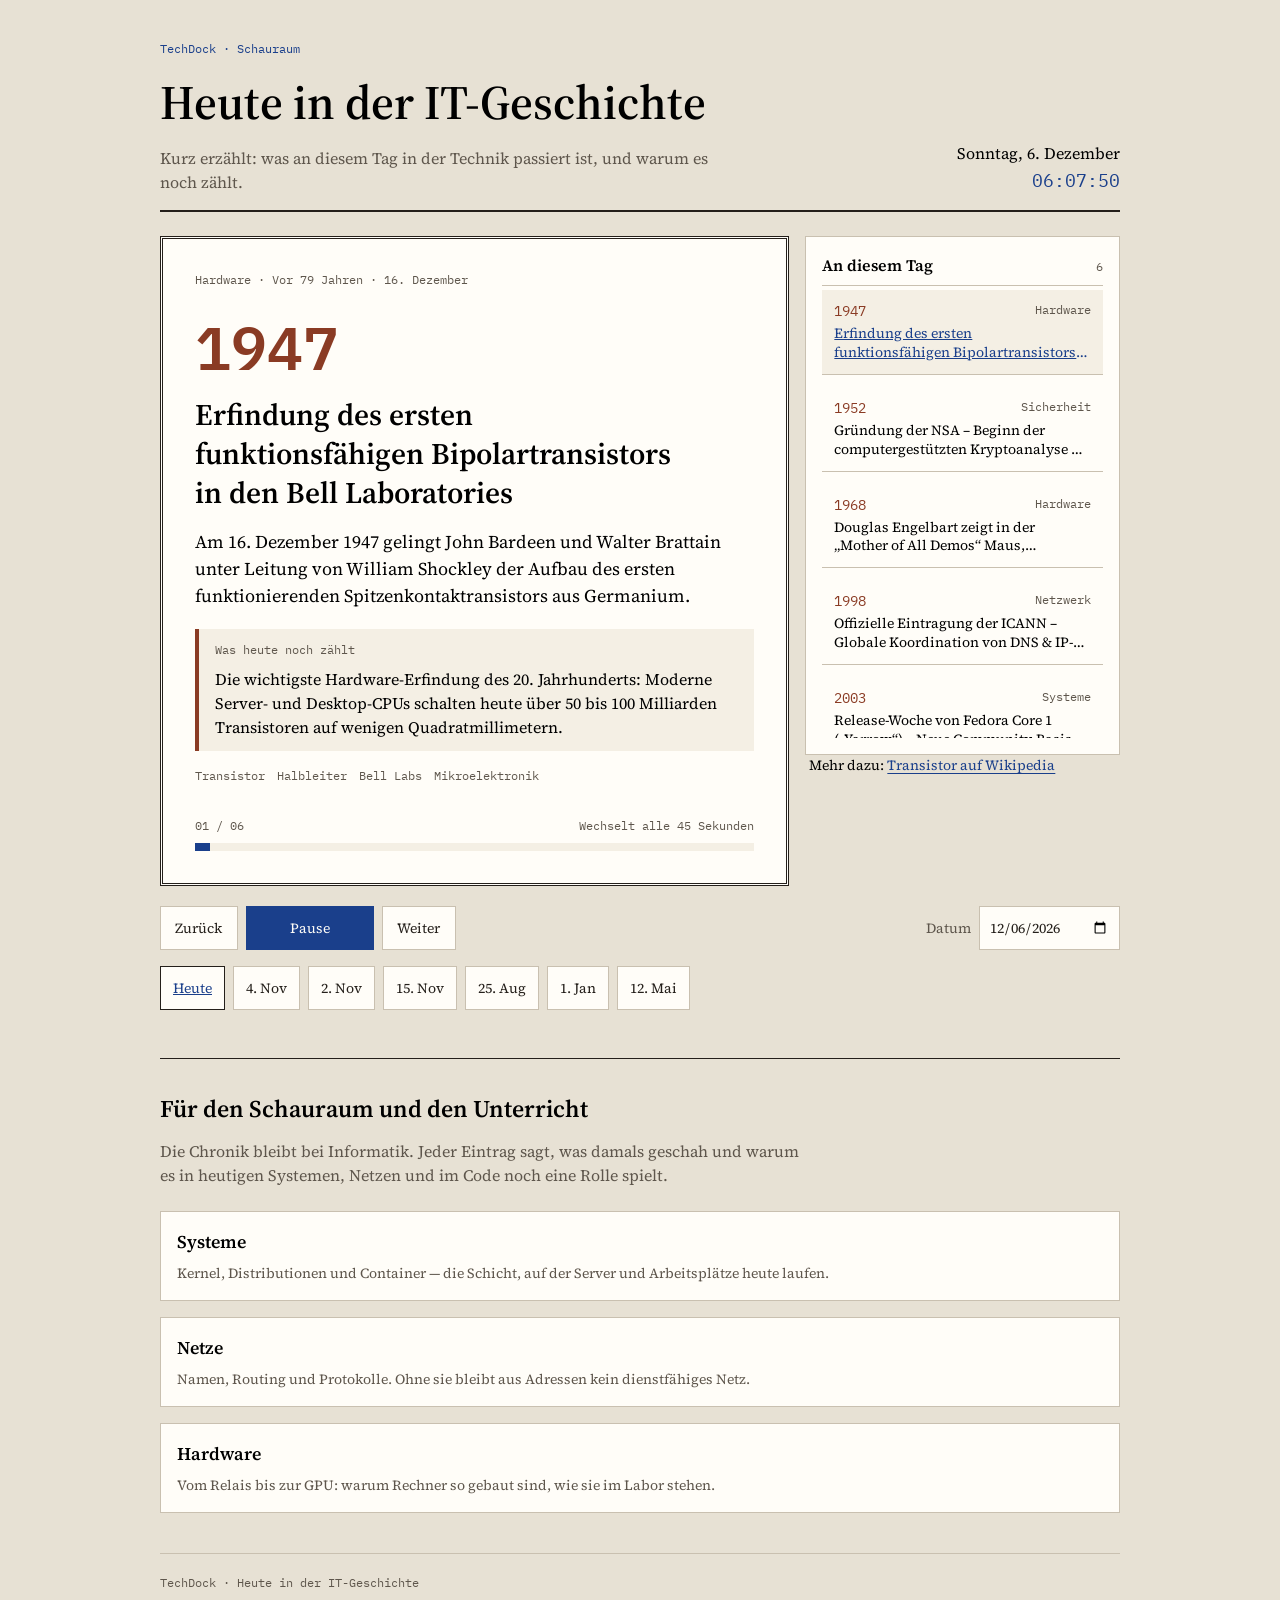
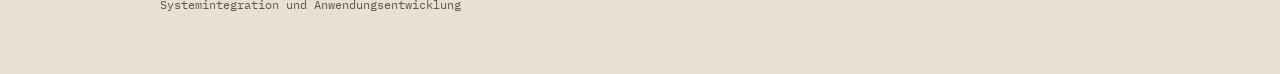
==== commit cdb3aafd: "Add files via upload" ====
--- a/index.html
+++ b/index.html
@@ -1,1410 +1,90 @@
 <!DOCTYPE html>
-<html lang="de" class="dark">
+<html lang="de">
 <head>
-    <meta charset="UTF-8">
-    <meta name="viewport" content="width=device-width, initial-scale=1.0">
-    <title>TechDock // Heute in der IT-Geschichte</title>
-    <!-- Tailwind CSS -->
-    <script src="https://cdn.tailwindcss.com"></script>
-    <!-- Google Fonts: Inter & JetBrains Mono -->
-    <link rel="preconnect" href="https://fonts.googleapis.com">
-    <link rel="preconnect" href="https://fonts.gstatic.com" crossorigin>
-    <link href="https://fonts.googleapis.com/css2?family=Inter:wght@400;500;600;700;800;900&family=JetBrains+Mono:wght@400;500;600;700;800&display=swap" rel="stylesheet">
-    
-    <script>
-        tailwind.config = {
-            darkMode: 'class',
-            theme: {
-                extend: {
-                    fontFamily: {
-                        sans: ['Inter', 'system-ui', 'sans-serif'],
-                        mono: ['JetBrains Mono', 'monospace'],
-                    },
-                    colors: {
-                        dock: {
-                            bg: '#060a12',
-                            card: '#0d1526',
-                            border: '#1e293b',
-                            cyan: '#06b6d4',
-                            emerald: '#10b981',
-                            indigo: '#6366f1',
-                            amber: '#f59e0b'
-                        }
-                    }
-                }
-            }
-        }
-    </script>
-
-    <style>
-        /* Digital Signage Kiosk Reset: Kein Scrollen, kein Text-Markieren, sauberer Vollbild-Look */
-        html, body {
-            margin: 0;
-            padding: 0;
-            width: 100%;
-            height: 100%;
-            overflow: hidden;
-            background-color: #060a12;
-            color: #f8fafc;
-            user-select: none;
-            -webkit-font-smoothing: antialiased;
-        }
-
-        /* Subtiles animiertes Cyber-Grid im Hintergrund */
-        .cyber-grid {
-            background-size: 48px 48px;
-            background-image: 
-                linear-gradient(to right, rgba(30, 41, 59, 0.35) 1px, transparent 1px),
-                linear-gradient(to bottom, rgba(30, 41, 59, 0.35) 1px, transparent 1px);
-            mask-image: radial-gradient(ellipse at center, rgba(0,0,0,1) 40%, rgba(0,0,0,0.15) 100%);
-            -webkit-mask-image: radial-gradient(ellipse at center, rgba(0,0,0,1) 40%, rgba(0,0,0,0.15) 100%);
-        }
-
-        /* Sanfte Übergänge für den Slide-Wechsel */
-        .slide-transition {
-            transition: opacity 0.55s cubic-bezier(0.16, 1, 0.3, 1), transform 0.55s cubic-bezier(0.16, 1, 0.3, 1);
-        }
-        .slide-hidden {
-            opacity: 0;
-            transform: translateY(12px) scale(0.992);
-        }
-        .slide-visible {
-            opacity: 1;
-            transform: translateY(0) scale(1);
-        }
-
-        /* Leuchteffekte für Jahreszahl und Karten */
-        .year-glow {
-            text-shadow: 0 0 35px rgba(6, 182, 212, 0.45), 0 0 12px rgba(6, 182, 212, 0.25);
-        }
-        .card-glass {
-            background: linear-gradient(145deg, rgba(15, 23, 42, 0.90) 0%, rgba(9, 14, 26, 0.96) 100%);
-            backdrop-filter: blur(16px);
-            box-shadow: 0 25px 60px -15px rgba(0, 0, 0, 0.75), inset 0 1px 0 0 rgba(255, 255, 255, 0.08);
-        }
-
-        /* Auto-Hide Steuerleiste */
-        .controls-hidden {
-            opacity: 0;
-            pointer-events: none;
-            transform: translate(-50%, 16px);
-        }
-        .controls-visible {
-            opacity: 1;
-            pointer-events: auto;
-            transform: translate(-50%, 0);
-        }
-
-        /* Pulsierender Live-Indikator */
-        @keyframes pulse-ring {
-            0% { transform: scale(0.85); opacity: 0.9; }
-            70% { transform: scale(2.2); opacity: 0; }
-            100% { transform: scale(2.2); opacity: 0; }
-        }
-        .pulse-dot::before {
-            content: '';
-            position: absolute;
-            inset: 0;
-            border-radius: 9999px;
-            background-color: #10b981;
-            animation: pulse-ring 2.2s cubic-bezier(0.215, 0.61, 0.355, 1) infinite;
-        }
-
-        /* Custom Scrollbar für Playlist & Diagnose-Modal */
-        .custom-scroll::-webkit-scrollbar {
-            width: 5px;
-        }
-        .custom-scroll::-webkit-scrollbar-track {
-            background: rgba(15, 23, 42, 0.5);
-            border-radius: 8px;
-        }
-        .custom-scroll::-webkit-scrollbar-thumb {
-            background: rgba(56, 189, 248, 0.35);
-            border-radius: 8px;
-        }
-    </style>
+  <meta charset="utf-8">
+  <meta name="viewport" content="width=device-width, initial-scale=1">
+  <title>TechDock · IT-Geschichte</title>
+  <meta name="description" content="Heute in der IT-Geschichte. TechDock zeigt Meilensteine aus Informatik, Netzen, Hardware und Sicherheit.">
+  <meta name="theme-color" content="#e7e1d4">
+  <link rel="icon" href="favicon.svg" type="image/svg+xml">
+  <link rel="preconnect" href="https://fonts.googleapis.com">
+  <link rel="preconnect" href="https://fonts.gstatic.com" crossorigin>
+  <link rel="stylesheet" href="https://fonts.googleapis.com/css2?family=IBM+Plex+Mono:wght@500;600&family=Source+Serif+4:opsz,wght@8..60,400;8..60,600;8..60,700&display=swap">
+  <link rel="stylesheet" href="styles.css">
 </head>
-<body class="relative flex flex-col justify-between h-screen w-screen px-5 py-4 md:px-10 md:py-6 lg:px-14 lg:py-8 select-none">
-
-    <!-- Hintergrund-Ebene mit Grid & Ambient-Glows -->
-    <div class="fixed inset-0 cyber-grid pointer-events-none z-0"></div>
-    <div id="ambient-glow-1" class="fixed -top-40 -left-40 w-[34rem] h-[34rem] rounded-full bg-cyan-500/10 blur-[130px] pointer-events-none z-0 transition-colors duration-1000"></div>
-    <div id="ambient-glow-2" class="fixed -bottom-40 -right-40 w-[36rem] h-[36rem] rounded-full bg-indigo-500/10 blur-[140px] pointer-events-none z-0 transition-colors duration-1000"></div>
-
-    <!-- 1. KOPFZEILE (TECHDOCK HEADER) -->
-    <header class="relative z-10 flex flex-wrap items-center justify-between gap-4 border-b border-slate-800/90 pb-3.5 md:pb-5">
-        <!-- Links: TechDock Branding -->
-        <div class="flex items-center gap-4">
-            <div class="relative flex items-center justify-center w-12 h-12 md:w-14 md:h-14 rounded-2xl bg-slate-900/90 border border-cyan-500/30 shadow-lg shadow-cyan-950/50">
-                <!-- Chip / Terminal Icon -->
-                <svg class="w-7 h-7 md:w-8 md:h-8 text-cyan-400" fill="none" viewBox="0 0 24 24" stroke="currentColor" stroke-width="1.75">
-                    <path stroke-linecap="round" stroke-linejoin="round" d="M9 3v2m6-2v2M9 19v2m6-2v2M5 9H3m2 6H3m18-6h-2m2 6h-2M7 19h10a2 2 0 002-2V7a2 2 0 00-2-2H7a2 2 0 00-2 2v10a2 2 0 002 2zM9 9h6v6H9V9z" />
-                </svg>
-                <span class="pulse-dot absolute -top-1 -right-1 w-3 h-3 rounded-full bg-emerald-400"></span>
-            </div>
-            <div>
-                <div class="flex flex-wrap items-center gap-2.5">
-                    <span class="font-mono text-xs md:text-sm uppercase tracking-[0.22em] text-cyan-400 font-semibold">TECHDOCK // PURE-IT CHRONIK</span>
-                    <button id="btn-open-filter-log" title="Filter-Protokoll anzeigen" class="inline-flex items-center gap-1.5 px-2.5 py-0.5 rounded-full text-[11px] font-mono bg-emerald-500/10 hover:bg-emerald-500/20 text-emerald-300 border border-emerald-500/30 transition cursor-pointer">
-                        <span class="w-1.5 h-1.5 rounded-full bg-emerald-400"></span>
-                        <span id="data-source-pill-text">STRIKTER IT-FILTER AKTIV</span>
-                    </button>
-                </div>
-                <h1 class="text-xl md:text-3xl lg:text-4xl font-extrabold tracking-tight text-white mt-0.5">
-                    Heute in der <span class="text-transparent bg-clip-text bg-gradient-to-r from-cyan-400 via-sky-300 to-indigo-400">IT-Geschichte</span>
-                </h1>
-            </div>
+<body>
+  <div class="wrap">
+    <header class="mast">
+      <p class="kicker">TechDock · Schauraum</p>
+      <div class="mast-row">
+        <div>
+          <h1>Heute in der IT-Geschichte</h1>
+          <p class="lede">Kurz erzählt: was an diesem Tag in der Technik passiert ist, und warum es noch zählt.</p>
         </div>
-
-        <!-- Rechts: Aktuelles Datum & Live-Uhrzeit -->
-        <div class="flex items-center gap-4 md:gap-6 bg-slate-900/80 border border-slate-800 px-4 py-2 md:px-6 md:py-3 rounded-2xl backdrop-blur-md">
-            <div class="text-right">
-                <div id="header-date" class="text-sm md:text-lg lg:text-xl font-bold text-slate-100 tracking-tight">
-                    Lade Datum...
-                </div>
-                <div id="header-subdate" class="text-xs md:text-sm font-mono text-cyan-400/90">
-                    100% IT • Netzwerk • Hardware • Code
-                </div>
-            </div>
-            <div class="h-9 w-px bg-slate-800"></div>
-            <div id="header-clock" class="font-mono text-xl md:text-3xl lg:text-4xl font-bold text-cyan-400 tracking-wider tabular-nums">
-                00:00:00
-            </div>
+        <div class="when">
+          <p id="long-date"></p>
+          <p class="clock" id="clock">––:––:––</p>
         </div>
+      </div>
     </header>
 
-    <!-- 2. HAUPTBÜHNE (2-SPALTEN KIOSK-LAYOUT 16:9) -->
-    <main class="relative z-10 flex-1 flex items-center my-3 md:my-5 overflow-hidden">
-        <div id="slide-container" class="slide-transition slide-visible w-full h-full grid grid-cols-1 lg:grid-cols-12 gap-5 md:gap-7 items-stretch">
-            
-            <!-- LINKE HAUPTSPALTE (8 von 12 Spalten): Großes IT-Ereignis + TechDock Praxis-Kontext -->
-            <div class="lg:col-span-8 card-glass rounded-3xl border border-slate-800/90 p-6 md:p-9 lg:p-11 flex flex-col justify-between relative overflow-hidden">
-                
-                <!-- Dekoratives Wasserzeichen-Jahr im Hintergrund -->
-                <div id="bg-watermark-year" class="select-none pointer-events-none absolute -right-4 -bottom-10 font-mono text-[8rem] md:text-[13rem] lg:text-[16rem] font-black text-slate-800/20 leading-none tracking-tighter">
-                    1998
-                </div>
+    <section class="stage" aria-label="Meilenstein des Tages">
+      <article class="frame">
+        <div id="story"></div>
+        <div>
+          <div class="progress-meta">
+            <span id="counter"></span>
+            <span id="play-state">Wechselt alle 45 Sekunden</span>
+          </div>
+          <div class="track" aria-hidden="true"><div class="bar" id="bar"></div></div>
+        </div>
+      </article>
+      <aside>
+        <div class="panel">
+          <div class="panel-head">
+            <h3>An diesem Tag</h3>
+            <span class="count" id="count"></span>
+          </div>
+          <div class="list" id="list"></div>
+        </div>
+        <p class="more" id="more"></p>
+      </aside>
+    </section>
 
-                <!-- Obere Sektion: Badges, Jahreszahl, Schlagzeile & Beschreibung -->
-                <div class="relative z-10">
-                    <div class="flex flex-wrap items-center gap-2.5 md:gap-3.5 mb-4 md:mb-6">
-                        <!-- Fachbereichs-Kategorie -->
-                        <span id="event-category" class="inline-flex items-center gap-2 px-3.5 py-1.5 rounded-xl font-mono text-xs md:text-sm font-bold uppercase tracking-wider bg-cyan-500/15 text-cyan-300 border border-cyan-500/30">
-                            NETZWERK & DNS
-                        </span>
+    <section class="controls" aria-label="Steuerung">
+      <div class="row">
+        <button class="btn" type="button" id="prev" aria-label="Vorheriger Meilenstein">Zurück</button>
+        <button class="btn solid" type="button" id="toggle">Pause</button>
+        <button class="btn" type="button" id="next" aria-label="Nächster Meilenstein">Weiter</button>
+        <label>Datum <input type="date" id="date"></label>
+      </div>
+      <div class="chips" id="chips"></div>
+    </section>
 
-                        <!-- "Heute vor X Jahren" Badge -->
-                        <span id="event-ago" class="inline-flex items-center gap-2 px-3.5 py-1.5 rounded-xl font-mono text-xs md:text-sm font-semibold bg-slate-800/90 text-slate-200 border border-slate-700">
-                            VOR 28 JAHREN
-                        </span>
+    <section class="about" aria-label="Über die Chronik">
+      <h2>Für den Schauraum und den Unterricht</h2>
+      <p>Die Chronik bleibt bei Informatik. Jeder Eintrag sagt, was damals geschah und warum es in heutigen Systemen, Netzen und im Code noch eine Rolle spielt.</p>
+      <div class="pillars">
+        <div class="pillar">
+          <h3>Systeme</h3>
+          <p>Kernel, Distributionen und Container — die Schicht, auf der Server und Arbeitsplätze heute laufen.</p>
+        </div>
+        <div class="pillar">
+          <h3>Netze</h3>
+          <p>Namen, Routing und Protokolle. Ohne sie bleibt aus Adressen kein dienstfähiges Netz.</p>
+        </div>
+        <div class="pillar">
+          <h3>Hardware</h3>
+          <p>Vom Relais bis zur GPU: warum Rechner so gebaut sind, wie sie im Labor stehen.</p>
+        </div>
+      </div>
+    </section>
 
-                        <!-- Präzisions-Badge (Exakter Kalendertag vs. Monats-Meilenstein) -->
-                        <span id="event-precision-badge" class="inline-flex items-center gap-1.5 px-3 py-1.5 rounded-xl font-mono text-xs md:text-sm text-emerald-300 bg-emerald-500/10 border border-emerald-500/30">
-                            EXAKT AM 04.11.
-                        </span>
-
-                        <!-- Datenquelle Badge -->
-                        <span id="event-source-badge" class="hidden xl:inline-flex items-center gap-1.5 px-3 py-1.5 rounded-xl font-mono text-xs text-slate-400 bg-slate-900/70 border border-slate-800">
-                            Quelle: TechDock IT-Archiv
-                        </span>
-                    </div>
-
-                    <!-- Große Jahreszahl + Schlagzeile -->
-                    <div class="flex flex-col xl:flex-row xl:items-baseline gap-2 xl:gap-6 mb-4 md:mb-5">
-                        <div id="event-year" class="font-mono text-5xl md:text-7xl lg:text-8xl font-black text-cyan-400 year-glow tracking-tight shrink-0">
-                            1998
-                        </div>
-                        <h2 id="event-title" class="text-2xl md:text-3xl lg:text-[2.35rem] font-extrabold text-white leading-[1.18] tracking-tight">
-                            Lade verifizierte IT-Meilensteine...
-                        </h2>
-                    </div>
-
-                    <!-- Hauptbeschreibung (Optimal lesbar aus 4-6m Entfernung) -->
-                    <p id="event-description" class="text-base md:text-lg lg:text-[1.32rem] text-slate-200 leading-relaxed font-normal max-w-4xl">
-                        Das TechDock-System lädt ausschließlich verifizierte Meilensteine aus Informatik, Netzwerktechnik, Hardware-Architektur, Betriebssystemen und IT-Sicherheit.
-                    </p>
-
-                    <!-- NEU: TechDock Praxis-Kontext Box (Relevanz für Ausbildung & heutige IT) -->
-                    <div class="mt-5 md:mt-6 p-4 md:p-5 rounded-2xl bg-slate-900/85 border border-cyan-500/25 shadow-inner">
-                        <div class="flex items-center gap-2 font-mono text-xs uppercase tracking-wider text-cyan-400 font-bold mb-1.5">
-                            <svg class="w-4 h-4 shrink-0" fill="none" viewBox="0 0 24 24" stroke="currentColor" stroke-width="2.2">
-                                <path stroke-linecap="round" stroke-linejoin="round" d="M13 10V3L4 14h7v7l9-11h-7z" />
-                            </svg>
-                            <span>TechDock Praxis-Kontext // Bedeutung für die heutige IT</span>
-                        </div>
-                        <p id="event-context" class="text-xs md:text-sm lg:text-base text-slate-300 leading-relaxed">
-                            Einordnung der technischen Relevanz für moderne Systemintegration, Anwendungsentwicklung und Netzwerkinfrastruktur.
-                        </p>
-                    </div>
-                </div>
-
-                <!-- Untere Sektion: Terminal-Befehlszeile & Fach-Tags -->
-                <div class="relative z-10 mt-5 pt-4 border-t border-slate-800/80 flex flex-wrap items-center justify-between gap-3">
-                    <div class="flex items-center gap-2.5 font-mono text-xs md:text-sm text-slate-400 bg-slate-950/80 px-3.5 py-2 rounded-xl border border-slate-800/80 overflow-hidden max-w-full">
-                        <span class="text-emerald-400 font-bold shrink-0">root@techdock:~#</span>
-                        <span id="terminal-cmd" class="truncate text-slate-300">grep --strict-it "11-04" /etc/techdock/it_milestones.db</span>
-                        <span class="w-2 h-4 bg-cyan-400 animate-pulse shrink-0"></span>
-                    </div>
-
-                    <div id="event-tags" class="flex flex-wrap items-center gap-2">
-                        <!-- Dynamische IT-Tags -->
-                    </div>
-                </div>
-            </div>
-
-            <!-- RECHTE SEITENLEISTE (4 von 12 Spalten): Heutige IT-Playlist + QR-Code + Live-System-Telemetrie -->
-            <div class="lg:col-span-4 flex flex-col gap-5 h-full overflow-hidden">
-                
-                <!-- Oben: Interaktive Tages-Playlist aller geladenen IT-Meilensteine -->
-                <div class="card-glass rounded-3xl border border-slate-800/90 p-5 flex-1 flex flex-col min-h-0 overflow-hidden">
-                    <div class="flex items-center justify-between gap-2 pb-3 mb-3 border-b border-slate-800/90">
-                        <div class="flex items-center gap-2">
-                            <span class="w-2 h-2 rounded-full bg-cyan-400"></span>
-                            <h3 class="font-mono text-xs md:text-sm uppercase tracking-wider text-slate-200 font-bold">
-                                IT-Meilensteine des Tages
-                            </h3>
-                        </div>
-                        <span id="playlist-count-badge" class="font-mono text-xs px-2.5 py-0.5 rounded-lg bg-slate-900 border border-slate-800 text-cyan-400 font-semibold">
-                            6 Einträge
-                        </span>
-                    </div>
-
-                    <!-- Scrollbare Liste der heutigen IT-Slides -->
-                    <div id="playlist-items" class="custom-scroll flex-1 overflow-y-auto space-y-2 pr-1">
-                        <!-- Dynamisch per JS gerendert -->
-                    </div>
-                </div>
-
-                <!-- Unten: QR-Code zum deutschen Wikipedia-Fachartikel + Live UNIX-Epoch / Port-Fakt -->
-                <div class="card-glass rounded-3xl border border-slate-800/90 p-4 md:p-5 flex flex-col gap-3.5 shrink-0">
-                    <div class="flex items-center gap-4">
-                        <div class="shrink-0 bg-slate-950 p-2 rounded-2xl border border-slate-800 shadow-inner">
-                            <img id="qr-code-img" src="" alt="Wikipedia QR-Code" class="w-20 h-20 md:w-24 md:h-24 rounded-lg object-contain" />
-                        </div>
-                        <div class="flex-1 min-w-0">
-                            <div class="inline-flex items-center gap-1.5 font-mono text-[11px] uppercase tracking-wider text-cyan-400 font-semibold mb-0.5">
-                                <svg class="w-3.5 h-3.5" fill="none" viewBox="0 0 24 24" stroke="currentColor" stroke-width="2">
-                                    <path stroke-linecap="round" stroke-linejoin="round" d="M12 4v1m6 11h2m-6 0h-2v4m0-11v3m0 0h.01M12 12h4.01M16 20h4M4 12h4m12 0h.01M5 8h2a1 1 0 001-1V5a1 1 0 00-1-1H5a1 1 0 00-1 1v2a1 1 0 001 1zm12 0h2a1 1 0 001-1V5a1 1 0 00-1-1h-2a1 1 0 00-1 1v2a1 1 0 001 1zM5 20h2a1 1 0 001-1v-2a1 1 0 00-1-1H5a1 1 0 00-1 1v2a1 1 0 001 1z" />
-                                </svg>
-                                Wikipedia Deep-Dive
-                            </div>
-                            <h4 class="text-sm md:text-base font-bold text-white leading-snug truncate" id="qr-article-title">
-                                ICANN
-                            </h4>
-                            <p class="text-xs text-slate-400 mt-0.5 line-clamp-2">
-                                QR-Code scannen für den vollständigen deutschen Fachartikel.
-                            </p>
-                        </div>
-                    </div>
-
-                    <!-- Kompakte Sysadmin-Telemetrie (UNIX-Timestamp & Hex-Uhr) -->
-                    <div class="pt-2.5 border-t border-slate-800/80 flex items-center justify-between font-mono text-[11px] text-slate-400">
-                        <span>UNIX EPOCH: <strong id="unix-epoch-live" class="text-emerald-400 tabular-nums">1793800000</strong></span>
-                        <span id="daily-port-fact" class="text-cyan-400/90 truncate">RFC 1034/1035 • DNS Port 53</span>
-                    </div>
-                </div>
-
-            </div>
-        </div>
-    </main>
-
-    <!-- 3. FUSSZEILE: FORTSCHRITTSBALKEN & SLIDE-INDIKATOREN -->
-    <footer class="relative z-10 pt-1">
-        <div class="flex items-center justify-between gap-6 mb-2.5">
-            <!-- Slide-Punkte Navigation -->
-            <div id="slide-dots" class="flex items-center gap-2">
-                <!-- Dynamisch generiert -->
-            </div>
-
-            <!-- Rechts: Filter-Statistik & Zähler -->
-            <div class="flex items-center gap-3 md:gap-4 font-mono text-xs md:text-sm text-slate-400">
-                <span id="filter-stats-footer" class="hidden md:inline text-slate-500">
-                    Politik/Allg.-Historie blockiert: 0
-                </span>
-                <span class="px-3 py-1 rounded-lg bg-slate-900 border border-slate-800 text-cyan-400 font-bold" id="slide-counter">
-                    01 / 06
-                </span>
-            </div>
-        </div>
-
-        <!-- Animierter Progress-Balken für den Kiosk-Zyklus -->
-        <div class="w-full h-1.5 bg-slate-900 rounded-full overflow-hidden border border-slate-800/60">
-            <div id="progress-bar" class="h-full bg-gradient-to-r from-cyan-500 via-sky-400 to-indigo-500 transition-all duration-100 ease-linear" style="width: 0%;"></div>
-        </div>
+    <footer class="foot">
+      <p>TechDock · Heute in der IT-Geschichte</p>
+      <p>Systemintegration und Anwendungsentwicklung</p>
     </footer>
-
-    <!-- 4. AUTO-HIDE TEST- & STEUERLEISTE (Blendet bei Maus-Inaktivität nach 3.5 Sek. komplett aus) -->
-    <div id="floating-controls" class="controls-hidden fixed bottom-6 left-1/2 z-40 transition-all duration-300 flex flex-wrap items-center justify-center gap-2 px-4 py-2.5 rounded-2xl bg-slate-900/95 border border-slate-700 shadow-2xl backdrop-blur-xl max-w-[95vw]">
-        <button id="btn-prev" title="Vorheriger Meilenstein" class="p-2 rounded-xl bg-slate-800 hover:bg-slate-700 text-slate-200 transition">
-            <svg class="w-4 h-4" fill="none" viewBox="0 0 24 24" stroke="currentColor" stroke-width="2.2">
-                <path stroke-linecap="round" stroke-linejoin="round" d="M15 19l-7-7 7-7" />
-            </svg>
-        </button>
-
-        <button id="btn-play-pause" title="Pause / Fortsetzen" class="px-3 py-1.5 rounded-xl bg-cyan-500/20 hover:bg-cyan-500/30 border border-cyan-500/40 text-cyan-300 font-mono text-xs font-semibold transition">
-            <span id="play-pause-label">PAUSE</span>
-        </button>
-
-        <button id="btn-next" title="Nächster Meilenstein" class="p-2 rounded-xl bg-slate-800 hover:bg-slate-700 text-slate-200 transition">
-            <svg class="w-4 h-4" fill="none" viewBox="0 0 24 24" stroke="currentColor" stroke-width="2.2">
-                <path stroke-linecap="round" stroke-linejoin="round" d="M9 5l7 7-7 7" />
-            </svg>
-        </button>
-
-        <div class="h-5 w-px bg-slate-700 mx-0.5"></div>
-
-        <!-- Datumswähler zum Testen beliebiger Kalendertage -->
-        <label class="flex items-center gap-1.5 text-xs font-mono text-slate-300">
-            <span class="hidden sm:inline">Datum:</span>
-            <input id="date-picker" type="date" class="bg-slate-800 border border-slate-700 rounded-lg px-2 py-1 text-xs text-white font-mono focus:outline-none focus:border-cyan-400" />
-        </label>
-
-        <!-- Schnellwahl-Buttons für berühmte IT-Kalendertage -->
-        <button onclick="setQuickDate(11, 4)" class="px-2.5 py-1 rounded-lg bg-slate-800 hover:bg-slate-700 text-xs font-mono text-cyan-300 border border-cyan-500/30 transition">
-            04.11. (Heute)
-        </button>
-        <button onclick="setQuickDate(11, 2)" class="hidden md:inline-block px-2.5 py-1 rounded-lg bg-slate-800 hover:bg-slate-700 text-xs font-mono text-slate-300 transition">
-            02.11. (Morris-Wurm)
-        </button>
-        <button onclick="setQuickDate(11, 15)" class="hidden md:inline-block px-2.5 py-1 rounded-lg bg-slate-800 hover:bg-slate-700 text-xs font-mono text-slate-300 transition">
-            15.11. (Intel 4004)
-        </button>
-        <button onclick="setQuickDate(8, 25)" class="hidden lg:inline-block px-2.5 py-1 rounded-lg bg-slate-800 hover:bg-slate-700 text-xs font-mono text-slate-300 transition">
-            25.08. (Linux)
-        </button>
-
-        <div class="h-5 w-px bg-slate-700 mx-0.5"></div>
-
-        <!-- Button für das transparente Filter-Diagnose-Log -->
-        <button id="btn-audit-log" class="px-2.5 py-1 rounded-lg bg-emerald-500/15 hover:bg-emerald-500/25 text-emerald-300 border border-emerald-500/30 text-xs font-mono transition">
-            Filter-Log prüfen
-        </button>
-
-        <button id="btn-fullscreen" title="Vollbild umschalten" class="p-2 rounded-xl bg-slate-800 hover:bg-slate-700 text-slate-200 transition">
-            <svg class="w-4 h-4" fill="none" viewBox="0 0 24 24" stroke="currentColor" stroke-width="2">
-                <path stroke-linecap="round" stroke-linejoin="round" d="M4 8V4m0 0h4M4 4l5 5m11-1V4m0 0h-4m4 0l-5 5M4 16v4m0 0h4m-4 0l5-5m11 5l-5-5m5 5v-4m0 4h-4" />
-            </svg>
-        </button>
-    </div>
-
-    <!-- 5. FILTER-DIAGNOSE & QUELLEN-MODAL (Zeigt akzeptierte IT-Events vs. blockierte Nicht-IT-Ereignisse) -->
-    <div id="audit-modal" class="hidden fixed inset-0 z-50 bg-slate-950/85 backdrop-blur-md flex items-center justify-center p-4 md:p-8">
-        <div class="card-glass border border-slate-700 rounded-3xl max-w-4xl w-full max-h-[85vh] flex flex-col overflow-hidden shadow-2xl">
-            <div class="flex items-center justify-between px-6 py-4 border-b border-slate-800">
-                <div>
-                    <span class="font-mono text-xs uppercase tracking-widest text-emerald-400">PURE-IT ENGINE // FILTER-DIAGNOSE</span>
-                    <h3 class="text-lg md:text-xl font-bold text-white mt-0.5">Quellen- & Filter-Protokoll für den gewählten Kalendertag</h3>
-                </div>
-                <button id="btn-close-audit" class="px-3 py-1.5 rounded-xl bg-slate-800 hover:bg-slate-700 text-slate-200 font-mono text-xs">
-                    Schließen [ESC]
-                </button>
-            </div>
-            <div class="p-6 overflow-y-auto custom-scroll space-y-6 text-xs md:text-sm font-mono">
-                <div class="grid grid-cols-1 md:grid-cols-3 gap-3">
-                    <div class="p-3.5 rounded-2xl bg-slate-900/90 border border-slate-800">
-                        <div class="text-slate-400 text-xs">Kuratierte IT-DB (Tier 1)</div>
-                        <div id="audit-stat-tier1" class="text-xl font-bold text-cyan-400 mt-1">0 Treffer</div>
-                    </div>
-                    <div class="p-3.5 rounded-2xl bg-slate-900/90 border border-slate-800">
-                        <div class="text-slate-400 text-xs">Live Wikipedia IT-Treffer (Tier 2/3)</div>
-                        <div id="audit-stat-live-accepted" class="text-xl font-bold text-emerald-400 mt-1">0 akzeptiert</div>
-                    </div>
-                    <div class="p-3.5 rounded-2xl bg-slate-900/90 border border-slate-800">
-                        <div class="text-slate-400 text-xs">Blockierte Nicht-IT-Ereignisse</div>
-                        <div id="audit-stat-rejected" class="text-xl font-bold text-rose-400 mt-1">0 verworfen</div>
-                    </div>
-                </div>
-
-                <div>
-                    <h4 class="text-emerald-400 font-bold mb-2 uppercase tracking-wider text-xs">✓ Akzeptierte & angezeigte IT-Meilensteine:</h4>
-                    <div id="audit-accepted-list" class="space-y-1.5 text-slate-200"></div>
-                </div>
-
-                <div>
-                    <h4 class="text-rose-400 font-bold mb-2 uppercase tracking-wider text-xs">✗ Vom Strikten IT-Filter verworfene Wikipedia-Einträge (Politik, Sport, Kriege, Allgemeines):</h4>
-                    <div id="audit-rejected-list" class="space-y-1 text-slate-400 max-h-48 overflow-y-auto custom-scroll pr-2"></div>
-                </div>
-            </div>
-        </div>
-    </div>
-
-    <!-- 6. JAVASCRIPT: DREISTUFIGE PURE-IT ENGINE OHNE NICHT-IT-FALLBACKS -->
-    <script>
-        /**
-         * ============================================================================
-         * TIER 1: KURATIERTE DEUTSCHE IT-HISTORIE DATENBANK (EXAKTE KALENDERTAGE + MONATSPOOL)
-         * Enthält ausschließlich verifizierte Ereignisse aus Informatik, Netzwerktechnik,
-         * Hardware, Betriebssystemen, Softwareentwicklung, Kryptographie und Gaming.
-         * ============================================================================
-         */
-        const CURATED_IT_MILESTONES = [
-            // ==================== 04. NOVEMBER (HEUTE - SCHWERPUNKT) ====================
-            {
-                month: 11, day: 4, year: 1998,
-                category: 'NETZWERK & DNS',
-                title: 'Offizielle Eintragung der ICANN – Globale Koordination von DNS & IP-Adressen',
-                description: 'Am 4. November 1998 wird die Internet Corporation for Assigned Names and Numbers (ICANN) in Kalifornien offiziell als gemeinnützige Körperschaft eingetragen. Sie übernimmt die Verwaltung der IP-Adressräume (IANA), der Root-Nameserver und des Domain Name Systems (DNS).',
-                context: 'Ohne die zentrale Koordination von AS-Nummern, IPv4/IPv6-Subnetzblöcken und Top-Level-Domains durch die ICANN wäre kein eindeutiges Routing im heutigen Internet möglich.',
-                articleTitle: 'ICANN',
-                tags: ['ICANN', 'DNS', 'IANA', 'IPv4 / IPv6', 'Root-Server']
-            },
-            {
-                month: 11, day: 4, year: 1952,
-                category: 'IT-SECURITY & KRYPTO',
-                title: 'Gründung der NSA – Beginn der computergestützten Kryptoanalyse & Supercomputer-Ära',
-                description: 'Mit der formellen Gründung der National Security Agency am 4. November 1952 entsteht das weltweit größte Forschungszentrum für Chiffriertechnik. Die Behörde wird zum wichtigsten Erstauftraggeber für frühe Transistor-Supercomputer wie IBM Stretch/Harvest.',
-                context: 'Aus der kryptographischen Forschung seit 1952 gingen moderne Standards wie der Data Encryption Standard (DES), die SHA-2-Hash-Familie sowie SELinux (Security-Enhanced Linux) hervor.',
-                articleTitle: 'National_Security_Agency',
-                tags: ['Kryptographie', 'SHA-2', 'SELinux', 'Supercomputing']
-            },
-            {
-                month: 11, day: 4, year: 2010,
-                category: 'HARDWARE & SENSORIK',
-                title: 'Microsoft startet Kinect – Echtzeit-3D-Tiefensensorik & Machine-Learning-Tracking',
-                description: 'Am 4. November 2010 bringt Microsoft das Kamerasystem Kinect auf den Markt. Über einen Infrarot-Punktprojektor und einen CMOS-Tiefensensor berechnet das System in Echtzeit ein 3D-Tiefenbild und erkennt Körpergelenke per Machine Learning.',
-                context: 'Durch offene Linux-Treiber (libfreenect) wurde die Kinect schnell zum Standard-3D-Sensor in der Robotik (ROS), der autonomen Navigation und der Computer-Vision-Ausbildung.',
-                articleTitle: 'Kinect',
-                tags: ['Computer Vision', '3D-Sensorik', 'Machine Learning', 'Robotik']
-            },
-            {
-                month: 11, day: 4, year: 2003,
-                category: 'OPERATING SYSTEMS',
-                title: 'Release-Woche von Fedora Core 1 („Yarrow“) – Neue Community-Basis für Enterprise Linux',
-                description: 'Nach der Einstellung des klassischen Red Hat Linux startet Anfang November 2003 das Fedora-Projekt mit Fedora Core 1 (Kernel 2.4.22). Es bildet fortan den innovativen Open-Source-Unterbau für Red Hat Enterprise Linux (RHEL).',
-                context: 'Fedora ist bis heute das Testfeld für zentrale Linux-Technologien wie systemd, Wayland, PipeWire, Podman und NetworkManager, bevor diese in Enterprise-Server einfließen.',
-                articleTitle: 'Fedora_(Linux-Distribution)',
-                tags: ['Fedora', 'Linux', 'Red Hat', 'RPM', 'Open Source']
-            },
-            {
-                month: 11, day: 4, year: 1998,
-                category: 'IT-SECURITY & KRYPTO',
-                title: 'RFC 2451 definiert Blockchiffren-Architektur für verschlüsselte IPsec-VPNs',
-                description: 'Im November 1998 verabschiedet die IETF Network Working Group mit RFC 2451 den Standard für den Einsatz moderner CBC-Blockchiffren im IPsec Encapsulating Security Payload (ESP) zur Absicherung von IP-Paketen auf Schicht 3.',
-                context: 'IPsec ESP bildet bis heute auf Firewalls (z. B. OPNsense, pfSense, Cisco, Fortinet) das Rückgrat für verschlüsselte Site-to-Site-Standortverbindungen über das öffentliche Internet.',
-                articleTitle: 'IPsec',
-                tags: ['IPsec', 'RFC 2451', 'VPN', 'OSI Layer 3', 'Verschlüsselung']
-            },
-            {
-                month: 11, day: 4, year: 2013,
-                category: 'LINUX & CONTAINER',
-                title: 'Durchbruch für Linux-Container: Docker öffnet Unterstützung für alle großen Distributionen',
-                description: 'Im Herbst 2013 wandelt sich Docker von einem internen PaaS-Werkzeug zum universellen Container-Standard und integriert Anfang November 2013 neben Ubuntu/Debian auch Unterstützung für den gesamten Red-Hat- und Fedora-Kosmos.',
-                context: 'Container-Virtualisierung über Linux Namespaces und cgroups hat die Bereitstellung von Web-Apps, lokalen KI-Stacks (Ollama, Open WebUI) und Microservices revolutioniert.',
-                articleTitle: 'Docker_(Software)',
-                tags: ['Docker', 'Container', 'Linux cgroups', 'DevOps']
-            },
-
-            // ==================== WEITERE NOVEMBER-TAGE (EXAKT) ====================
-            {
-                month: 11, day: 1, year: 1992,
-                category: 'NETZWERK & DNS',
-                title: 'Start von Mosaic-Entwicklung am NCSA – Das Web erhält ein grafisches Gesicht',
-                description: 'Im November 1992 beginnen Marc Andreessen und Eric Bina am National Center for Supercomputing Applications (NCSA) mit der Programmierung des Webbrowsers Mosaic, der erstmals Bilder direkt im Fließtext darstellen kann.',
-                context: 'NCSA Mosaic legte die Grundlage für Netscape Navigator, Mozilla Firefox und die grafische Darstellung moderner Web-Applikationen.',
-                articleTitle: 'NCSA_Mosaic',
-                tags: ['Mosaic', 'Webbrowser', 'HTML', 'WWW']
-            },
-            {
-                month: 11, day: 2, year: 1988,
-                category: 'IT-SECURITY & KRYPTO',
-                title: 'Der Morris-Wurm legt rund 10 % des gesamten damaligen ARPANET/Internets lahm',
-                description: 'Am 2. November 1988 startet Robert Tappan Morris den ersten großen Internet-Wurm. Er nutzt Pufferüberläufe in fingerd sowie Schwachstellen in sendmail und rsh/rexec aus und infiziert rund 6.000 UNIX-Rechner.',
-                context: 'Der Vorfall führte unmittelbar zur Gründung des ersten CERT (Computer Emergency Response Team) und machte Buffer-Overflow-Schutz zu einer Kerndisziplin der IT-Sicherheit.',
-                articleTitle: 'Morris-Wurm',
-                tags: ['Morris-Wurm', 'Buffer Overflow', 'CERT', 'IT-Security']
-            },
-            {
-                month: 11, day: 3, year: 1971,
-                category: 'OPERATING SYSTEMS',
-                title: 'Ken Thompson und Dennis Ritchie veröffentlichen das erste „UNIX Programmer’s Manual“',
-                description: 'Am 3. November 1971 erscheint in den Bell Laboratories die erste offizielle Dokumentation für UNIX First Edition (geschrieben für die PDP-11). Konzepte wie `fork()`, hierarchische Dateisysteme und `chmod` werden hier definiert.',
-                context: 'Fast jedes moderne Server-, Cloud- und Container-System (Linux, BSD, macOS) basiert direkt auf den Designprinzipien und Man-Pages von UNIX.',
-                articleTitle: 'Unix',
-                tags: ['UNIX', 'Bell Labs', 'Ken Thompson', 'Dennis Ritchie', 'POSIX']
-            },
-            {
-                month: 11, day: 5, year: 2007,
-                category: 'OPERATING SYSTEMS',
-                title: 'Google gründet die Open Handset Alliance und enthüllt Android als Open-Source-OS',
-                description: 'Am 5. November 2007 stellt Google gemeinsam mit 33 Hardware- und Mobilfunkpartnern das Linux-basierte Betriebssystem Android vor, um eine offene Plattform für mobile Endgeräte zu schaffen.',
-                context: 'Auf Basis eines angepassten Linux-Kernels entwickelte sich Android zum weltweit meistgenutzten Betriebssystem auf Smartphones, Tablets und Embedded-Systemen.',
-                articleTitle: 'Android_(Betriebssystem)',
-                tags: ['Android', 'Linux-Kernel', 'Open Source', 'Mobile OS']
-            },
-            {
-                month: 11, day: 6, year: 1980,
-                category: 'OPERATING SYSTEMS',
-                title: 'Microsoft unterzeichnet den Vertrag mit IBM zur Entwicklung des PC-Betriebssystems (MS-DOS)',
-                description: 'Am 6. November 1980 besiegeln IBM und Microsoft unter strengster Geheimhaltung („Project Chess“) den Vertrag über das Betriebssystem für den kommenden IBM PC 5150 – Microsoft behält sich dabei klugerweise die Lizenzrechte für Drittanbieter vor.',
-                context: 'Die Trennung von standardisierter x86-Hardware und separat lizenziertem Betriebssystem schuf den offenen PC-Markt.',
-                articleTitle: 'MS-DOS',
-                tags: ['MS-DOS', 'IBM PC', 'Microsoft', 'x86-Historie']
-            },
-            {
-                month: 11, day: 7, year: 1994,
-                category: 'NETZWERK & DNS',
-                title: 'Erster Live-Audiostream im Internet (WXYC überträgt per CU-SeeMe & Audio-Routing)',
-                description: 'Am 7. November 1994 startet der Radiosender der University of North Carolina den weltweit ersten 24-Stunden-Echtzeit-Stream über das Internet und beweist die Machbarkeit von Echtzeit-Medienstreaming über TCP/IP.',
-                context: 'Technischer Vorläufer heutiger Streaming-Protokolle wie WebRTC, HLS, DASH und moderner VoIP-/Videokonferenz-Architekturen.',
-                articleTitle: 'Streaming_Media',
-                tags: ['Streaming', 'TCP/IP', 'Echtzeit-Audio', 'Netzwerk']
-            },
-            {
-                month: 11, day: 8, year: 1999,
-                category: 'HARDWARE & CHIPS',
-                title: 'NVIDIA veröffentlicht die GeForce 256 – Die erste „GPU“ mit Hardware-T&L',
-                description: 'Im Herbst 1999 (Auslieferung ab Oktober/November 1999) führt NVIDIA mit der GeForce 256 den Begriff „Graphics Processing Unit“ (GPU) ein. Erstmals übernimmt der Grafikchip Transform- und Lighting-Berechnungen direkt in Hardware.',
-                context: 'Die Auslagerung hochparalleler Vektor- und Matrixberechnungen auf die GPU legte das Fundament für modernes 3D-Rendering, CUDA und das Training heutiger KI-Modelle.',
-                articleTitle: 'Nvidia_GeForce_256',
-                tags: ['NVIDIA', 'GPU', 'Grafikprozessor', 'Parallelrechnen']
-            },
-            {
-                month: 11, day: 9, year: 2004,
-                category: 'SOFTWARE & CODE',
-                title: 'Release von Mozilla Firefox 1.0 – Offene Webstandards brechen das IE6-Monopol',
-                description: 'Am 9. November 2004 veröffentlicht die Mozilla Foundation Firefox 1.0. Mit Tabbed-Browsing, integriertem Pop-up-Blocker und strikter Einhaltung von W3C-Standards leitet Firefox die Ära moderner, sicherer Webbrowser ein.',
-                context: 'Der Erfolg von Firefox sicherte ein offenes, herstellerunabhängiges Web und legte den Grundstein für moderne Entwicklerwerkzeuge im Browser.',
-                articleTitle: 'Mozilla_Firefox',
-                tags: ['Firefox', 'Mozilla', 'Open Source', 'Webstandards']
-            },
-            {
-                month: 11, day: 10, year: 1983,
-                category: 'IT-SECURITY & KRYPTO',
-                title: 'Fred Cohen demonstriert auf einem VAX-11/750-System das erste akademische Computervirus',
-                description: 'Am 10. November 1983 präsentiert Fred Cohen in einem Sicherheitsseminar an der Lehigh University ein selbstreplizierendes Programm unter UNIX, für das sein Doktorvater Len Adleman den Fachbegriff „Computervirus“ prägt.',
-                context: 'Cohens Arbeit begründete die formale Erforschung von Malware-Erkennung, Integritätsprüfungen (Hashes) und Sandboxing.',
-                articleTitle: 'Computervirus',
-                tags: ['Computervirus', 'Fred Cohen', 'IT-Security', 'VAX/UNIX']
-            },
-            {
-                month: 11, day: 10, year: 1983,
-                category: 'OPERATING SYSTEMS',
-                title: 'Microsoft kündigt in New York erstmals „Windows 1.0“ als grafische Oberfläche an',
-                description: 'Ebenfalls am 10. November 1983 stellt Bill Gates im Plaza Hotel in New York Microsoft Windows als grafischen Aufsatz (Interface Manager) für MS-DOS mit kooperativem Multitasking und Maussteuerung vor.',
-                context: 'Beginn der Windows-Produktlinie, die heute mit Windows 11 und Windows Server die Unternehmens-Clients und Active-Directory-Domänen dominiert.',
-                articleTitle: 'Microsoft_Windows_1.0',
-                tags: ['Windows 1.0', 'GUI', 'Microsoft', 'Betriebssysteme']
-            },
-            {
-                month: 11, day: 11, year: 2006,
-                category: 'HARDWARE & CHIPS',
-                title: 'Sony veröffentlicht die PlayStation 3 mit Cell-Broadband-Engine & Linux-Support (OtherOS)',
-                description: 'Am 11. November 2006 erscheint die PlayStation 3 mit dem von IBM, Sony und Toshiba entwickelten 8-Kern-Cell-Prozessor. Dank der Funktion „OtherOS“ bauen Forschungsinstitute wie das US Air Force Research Lab daraus Linux-Supercomputer-Cluster.',
-                context: 'Eines der berühmtesten Beispiele für heterogenes Multicore-Computing und kosteneffizientes High-Performance-Clustering unter Linux.',
-                articleTitle: 'PlayStation_3',
-                tags: ['Cell-Prozessor', 'Linux-Cluster', 'HPC', 'Hardware']
-            },
-            {
-                month: 11, day: 14, year: 1990,
-                category: 'NETZWERK & DNS',
-                title: 'Tim Berners-Lee und Robert Cailliau veröffentlichen das formale Konzept für das WorldWideWeb',
-                description: 'Am 12./14. November 1990 formulieren Berners-Lee und Cailliau am CERN das offizielle Projektpapier für „WorldWideWeb“ und beginnen unmittelbar darauf auf einer NeXTcube-Workstation mit der Programmierung des ersten HTTP-Webservers `httpd`.',
-                context: 'In diesem November-Meilenstein wurden die drei Kernsäulen des Webs festgelegt: URL (Adressierung), HTTP (Übertragung) und HTML (Darstellung).',
-                articleTitle: 'World_Wide_Web',
-                tags: ['CERN', 'HTTP', 'HTML', 'Tim Berners-Lee']
-            },
-            {
-                month: 11, day: 15, year: 1971,
-                category: 'HARDWARE & CHIPS',
-                title: 'Intel veröffentlicht den Intel 4004 – Den weltweit ersten kommerziellen Mikroprozessor',
-                description: 'Am 15. November 1971 bringt Intel den von Federico Faggin, Ted Hoff und Masatoshi Shima entwickelten 4-Bit-Prozessor 4004 auf den Markt. Auf einem einzigen Siliziumchip vereint er 2.300 Transistoren bei 740 kHz Taktrate.',
-                context: 'Der Übergang von diskreten Schaltkreisen zur kompletten CPU auf einem einzigen Die (Monolithischer Mikroprozessor) leitete die gesamte Mikrocomputer-Revolution ein.',
-                articleTitle: 'Intel_4004',
-                tags: ['Intel 4004', 'Mikroprozessor', 'CPU-Architektur', 'Halbleiter']
-            },
-            {
-                month: 11, day: 17, year: 1970,
-                category: 'HARDWARE & CHIPS',
-                title: 'Douglas Engelbart erhält das US-Patent 3,541,541 für die erste Computermaus',
-                description: 'Am 17. November 1970 wird Douglas Engelbart das Patent für den „X-Y Position Indicator for a Display System“ erteilt – eine Holzschale mit zwei senkrecht zueinander stehenden Metallrädern zur Cursorsteuerung.',
-                context: 'Gemeinsam mit grafischen Benutzeroberflächen (WIMP: Windows, Icons, Menus, Pointer) machte die Maus Computer für jedermann intuitiv bedienbar.',
-                articleTitle: 'Computermaus',
-                tags: ['Douglas Engelbart', 'Computermaus', 'HCI', 'Hardware']
-            },
-            {
-                month: 11, day: 20, year: 1985,
-                category: 'OPERATING SYSTEMS',
-                title: 'Verkaufsstart von Microsoft Windows 1.01 in den USA',
-                description: 'Am 20. November 1985 liefert Microsoft die erste kommerzielle Version von Windows 1.0 aus. Auf 16-Bit-x86-Rechnern bietet sie eine gekachelte Fensterverwaltung, Rechnungs- und Zeichenprogramme sowie Treiber für Grafikkarten und Mäuse.',
-                context: 'Meilenstein auf dem Weg von der reinen Kommandozeile (MS-DOS) zur ereignisgesteuerten grafischen Benutzeroberfläche.',
-                articleTitle: 'Microsoft_Windows_1.0',
-                tags: ['Windows 1.0', 'Microsoft', '16-Bit', 'GUI']
-            },
-            {
-                month: 11, day: 21, year: 1969,
-                category: 'NETZWERK & DNS',
-                title: 'Erste permanente ARPANET-Standleitung zwischen UCLA und Stanford geht in Betrieb',
-                description: 'Am 21. November 1969 wird die erste dauerhafte Paketvermittlungs-Verbindung zwischen den Interface Message Processors (IMPs) an der University of California (UCLA) und dem Stanford Research Institute (SRI) geschaltet.',
-                context: 'Die IMPs waren die unmittelbaren Vorläufer heutiger Netzwerk-Router in Wide Area Networks (WAN).',
-                articleTitle: 'ARPANET',
-                tags: ['ARPANET', 'Routing', 'WAN', 'Paketvermittlung']
-            },
-            {
-                month: 11, day: 29, year: 1972,
-                category: 'HARDWARE & CHIPS',
-                title: 'Atari veröffentlicht den Arcade-Automaten „Pong“ – Beginn der kommerziellen Videospiel-Industrie',
-                description: 'Am 29. November 1972 bringt Atari das von Allan Alcorn entworfene Spiel Pong heraus. Es besteht komplett aus diskreten TTL-Logikbausteinen ohne Mikroprozessor und wird zum ersten großen kommerziellen Erfolg der Videospielgeschichte.',
-                context: 'Echtzeit-Signalverarbeitung und digitale Logikschaltungen für Videospiele trieben in den Folgejahren die Entwicklung erschwinglicher Grafik- und Soundchips voran.',
-                articleTitle: 'Pong',
-                tags: ['Atari', 'Pong', 'TTL-Logik', 'Gaming-Historie']
-            },
-            {
-                month: 11, day: 30, year: 2022,
-                category: 'SOFTWARE & CODE',
-                title: 'OpenAI veröffentlicht ChatGPT – Weltweiter Durchbruch für große Sprachmodelle (LLMs)',
-                description: 'Am 30. November 2022 schaltet OpenAI die auf GPT-3.5 basierende Dialog-KI ChatGPT frei. Innerhalb von fünf Tagen erreicht das System über eine Million Nutzer und rückt Transformer-Architekturen ins Zentrum der IT-Welt.',
-                context: 'Auslöser für den heutigen Einsatz lokaler und Cloud-basierter KI-Agenten (wie Ollama, Qwen, Llama und Coding-Assistenten) im Entwickler- und Sysadmin-Alltag.',
-                articleTitle: 'ChatGPT',
-                tags: ['Künstliche Intelligenz', 'LLM', 'Transformer', 'Generative KI']
-            },
-
-            // ==================== WEITERE MONATE (JANUAR – DEZEMBER) ====================
-            {
-                month: 1, day: 1, year: 1983,
-                category: 'NETZWERK & DNS',
-                title: 'ARPANET „Flag Day“: Verbindliche Umstellung auf die TCP/IP-Protokollfamilie',
-                description: 'Am 1. Januar 1983 schaltet das ARPANET das alte NCP-Protokoll ab und wechselt vollständig auf TCP/IP (RFC 791 / RFC 793). Damit können erstmals unterschiedlichste Teilnetze zu einem globalen „Internetwork“ verbunden werden.',
-                context: 'Jedes Datenpaket im TechDock und im weltweiten Internet nutzt bis heute die damals eingeführte Schichtenarchitektur aus IP-Routing und TCP/UDP-Transport.',
-                articleTitle: 'Transmission_Control_Protocol/Internet_Protocol',
-                tags: ['TCP/IP', 'ARPANET', 'RFC 791', 'Netzwerktechnik']
-            },
-            {
-                month: 1, day: 7, year: 1982,
-                category: 'HARDWARE & CHIPS',
-                title: 'Commodore präsentiert auf der CES den Heimcomputer C64',
-                description: 'Mit 64 KB RAM, dem MOS-6510-Prozessor, Hardware-Sprites des VIC-II-Grafikchips und dem dreistimmigen SID-Synthesizer-Chip stellt Commodore den meistverkauften Einzelcomputer der Geschichte vor.',
-                context: 'Der C64 brachte einer ganzen Generation Assembler- und BASIC-Programmierung sowie ein tiefes Verständnis für Speicheradressierung näher.',
-                articleTitle: 'Commodore_64',
-                tags: ['Commodore 64', '8-Bit', 'MOS 6510', 'Hardware']
-            },
-            {
-                month: 1, day: 9, year: 2007,
-                category: 'HARDWARE & CHIPS',
-                title: 'Steve Jobs präsentiert das erste iPhone mit kapazitivem Multi-Touch-Display',
-                description: 'Auf der Macworld 2007 stellt Apple das erste iPhone vor. Statt physischer Tastatur oder Stylus setzt es auf ein kapazitives Glasdisplay mit Multi-Touch-Gesten und einem vollwertigen mobilen Webbrowser auf Basis von XNU/Darwin (Unix).',
-                context: 'Begründete das moderne Mobile-Computing, Responsive Webdesign und die App-Ökonomie.',
-                articleTitle: 'iPhone_(1._Generation)',
-                tags: ['iPhone', 'Multi-Touch', 'Mobile Computing', 'ARM']
-            },
-            {
-                month: 2, day: 14, year: 1946,
-                category: 'HARDWARE & CHIPS',
-                title: 'Vorstellung des ENIAC – Erster elektronischer, Turing-vollständiger Universalrechner',
-                description: 'An der University of Pennsylvania wird der von John Presper Eckert und John Mauchly konstruierte ENIAC vorgeführt. Mit 17.468 Elektronenröhren erreicht er 5.000 Additionen pro Sekunde – tausendmal schneller als elektromechanische Rechner.',
-                context: 'Meilenstein beim Übergang von Relais-Mechanik zur reinen Röhrenelektronik und digitalen Schaltungstechnik.',
-                articleTitle: 'ENIAC',
-                tags: ['ENIAC', 'Elektronenröhre', 'Mainframe', 'Turing-vollständig']
-            },
-            {
-                month: 2, day: 20, year: 1991,
-                category: 'SOFTWARE & CODE',
-                title: 'Guido van Rossum veröffentlicht den ersten Quellcode der Programmiersprache Python (0.9.0)',
-                description: 'Am 20. Februar 1991 teilt Guido van Rossum in `alt.sources` die erste Version von Python. Die Sprache legt größten Wert auf saubere Code-Lesbarkeit durch Einrückung und modulare Erweiterbarkeit.',
-                context: 'Python ist heute die wichtigste Sprache für Infrastruktur-Automatisierung (Ansible), IT-Security-Skripte, Data Science und lokale KI-Pipelines.',
-                articleTitle: 'Python_(Programmiersprache)',
-                tags: ['Python', 'Programmierung', 'Open Source', 'Scripting']
-            },
-            {
-                month: 3, day: 12, year: 1989,
-                category: 'NETZWERK & DNS',
-                title: 'Tim Berners-Lee reicht am CERN den Entwurf für das World Wide Web ein',
-                description: 'Mit dem Dokument „Information Management: A Proposal“ schlägt Tim Berners-Lee ein hypertextbasiertes Informationssystem vor, um Forschungsergebnisse am CERN plattformübergreifend über das Netzwerk zu verknüpfen.',
-                context: 'Aus diesem Konzept entstanden HTTP, HTML und URL – das Fundament aller heutigen Webanwendungen und REST-APIs.',
-                articleTitle: 'World_Wide_Web',
-                tags: ['WWW', 'CERN', 'Hypertext', 'Tim Berners-Lee']
-            },
-            {
-                month: 3, day: 15, year: 1985,
-                category: 'NETZWERK & DNS',
-                title: 'Registrierung von symbolics.com – Die erste .com-Domain der Internetgeschichte',
-                description: 'Der LISP-Workstation-Hersteller Symbolics Inc. lässt am 15. März 1985 die allererste kommerzielle Domain im neu geschaffenen Domain Name System (DNS) eintragen.',
-                context: 'Startschuss für das hierarchische DNS-Namenssystem, das kryptische IP-Adressen für Menschen merkbar macht.',
-                articleTitle: '.com',
-                tags: ['DNS', 'symbolics.com', 'Top-Level-Domain', 'Internet']
-            },
-            {
-                month: 4, day: 7, year: 1969,
-                category: 'NETZWERK & DNS',
-                title: 'Steve Crocker veröffentlicht RFC 1 („Host Software“) für das ARPANET',
-                description: 'Am 7. April 1969 erscheint das allererste Request for Comments (RFC 1). Es beschreibt die Host-zu-Host-Kommunikation der ersten vier ARPANET-Knoten und begründet die offene Diskussionskultur der Internet-Standardisierung.',
-                context: 'Bis heute werden sämtliche Protokolle wie IPv6, TLS 1.3, HTTP/3 oder WireGuard als öffentlich zugängliche RFCs spezifiziert.',
-                articleTitle: 'Request_for_Comments',
-                tags: ['RFC 1', 'IETF', 'Protokoll-Standards', 'ARPANET']
-            },
-            {
-                month: 4, day: 7, year: 2005,
-                category: 'SOFTWARE & CODE',
-                title: 'Linus Torvalds erstellt den ersten Commit der verteilten Versionsverwaltung Git',
-                description: 'Am 7. April 2005 checkt Linus Torvalds den allerersten Commit von Git ein (`e83c5163`). Git sichert Datenintegrität über kryptographische SHA-1/SHA-256-Merkle-Bäume und erlaubt blitzschnelles, dezentrales Branching.',
-                context: 'Git ist heute das unverzichtbare Standardwerkzeug für Softwareentwicklung, Infrastructure-as-Code (GitOps) und CI/CD-Pipelines.',
-                articleTitle: 'Git',
-                tags: ['Git', 'Linus Torvalds', 'Versionskontrolle', 'DevOps']
-            },
-            {
-                month: 5, day: 12, year: 1941,
-                category: 'HARDWARE & CHIPS',
-                title: 'Konrad Zuse präsentiert in Berlin die Z3 – Den ersten funktionsfähigen Digitalcomputer',
-                description: 'Am 12. Mai 1941 führt Konrad Zuse die Z3 im funktionierenden Betrieb vor. Die Maschine arbeitet mit 2.000 Fernmelderelais im binären Gleitkommasystem und ist der erste frei programmierbare Rechner der Welt.',
-                context: 'Meilenstein der deutschen und internationalen Informatikgeschichte: Binärarithmetik und Gleitkommazahlen nach dem Prinzip der Z3 stecken in jeder modernen CPU.',
-                articleTitle: 'Zuse_Z3',
-                tags: ['Konrad Zuse', 'Z3', 'Binärrechner', 'Hardware-Historie']
-            },
-            {
-                month: 5, day: 22, year: 1973,
-                category: 'NETZWERK & DNS',
-                title: 'Robert Metcalfe verfasst am Xerox PARC das Gründungsmemo für „Ethernet“',
-                description: 'Am 22. Mai 1973 beschreibt Robert Metcalfe das Zugriffsverfahren CSMA/CD zur schnellen Datenübertragung zwischen Workstations über ein gemeinsames Kabelmedium und tauft die Technik auf den Namen „Ethernet“.',
-                context: 'Als IEEE 802.3 ist Ethernet (heute über Twisted-Pair und Glasfaser mit 1G/10G/100G/400G) der unangefochtene Standard auf Layer 1 und 2 in jedem LAN und Rechenzentrum.',
-                articleTitle: 'Ethernet',
-                tags: ['Ethernet', 'IEEE 802.3', 'LAN', 'OSI Layer 2']
-            },
-            {
-                month: 6, day: 23, year: 1912,
-                category: 'PIONIERE DER INFORMATIK',
-                title: 'Geburtstag von Alan Turing – Begründer der theoretischen Informatik & Kryptoanalyse',
-                description: 'Am 23. Juni 1912 wird Alan Turing geboren. Mit seinem Papier „On Computable Numbers“ (1936) definierte er das mathematische Modell der Turingmaschine und trug in Bletchley Park entscheidend zur Entzifferung der Enigma bei.',
-                context: 'Jede moderne Programmiersprache und CPU-Architektur misst ihre universelle Berechnungsfähigkeit bis heute am Begriff der „Turing-Vollständigkeit“.',
-                articleTitle: 'Alan_Turing',
-                tags: ['Alan Turing', 'Turingmaschine', 'Kryptologie', 'KI']
-            },
-            {
-                month: 8, day: 6, year: 1991,
-                category: 'NETZWERK & DNS',
-                title: 'Tim Berners-Lee schaltet am CERN die erste Webseite (`info.cern.ch`) öffentlich frei',
-                description: 'Am 6. August 1991 macht Tim Berners-Lee das World-Wide-Web-Projekt in der Newsgruppe `alt.hypertext` öffentlich bekannt und stellt die erste Webseite der Welt auf seinem NeXT-Rechner ins Internet.',
-                context: 'Geburtsstunde des öffentlichen Webs, das das Internet von einem reinen Wissenschaftsnetz zum universellen Kommunikationsmedium machte.',
-                articleTitle: 'info.cern.ch',
-                tags: ['info.cern.ch', 'Erste Website', 'CERN', 'WWW']
-            },
-            {
-                month: 8, day: 12, year: 1981,
-                category: 'HARDWARE & CHIPS',
-                title: 'IBM präsentiert den IBM 5150 Personal Computer – Geburt der offenen x86-PC-Architektur',
-                description: 'Am 12. August 1981 stellt IBM in New York den IBM PC 5150 mit Intel-8088-Prozessor (4,77 MHz), 16–64 KB RAM, ISA-Erweiterungssteckplätzen und offen dokumentiertem BIOS vor.',
-                context: 'Durch die offene Systemarchitektur aus Standardbauteilen begründete der IBM 5150 die gesamte heutige PC- und x86-Server-Welt.',
-                articleTitle: 'IBM_Personal_Computer',
-                tags: ['IBM 5150', 'x86-Architektur', 'BIOS', 'Personal Computer']
-            },
-            {
-                month: 8, day: 16, year: 1993,
-                category: 'OPERATING SYSTEMS',
-                title: 'Ian Murdock kündigt die freie Linux-Distribution „Debian“ an',
-                description: 'Am 16. August 1993 ruft Ian Murdock in `comp.os.linux.development` das Debian-Projekt ins Leben – mit dem Anspruch, eine vollständig freie, gemeinschaftlich organisierte und technisch herausragende Linux-Distribution zu entwickeln.',
-                context: 'Debian und sein Paketformat `.deb` (APT) bilden das stabile Fundament für Ubuntu, Proxmox VE, Raspberry Pi OS und unzählige Docker-Container-Images.',
-                articleTitle: 'Debian',
-                tags: ['Debian', 'Linux', 'APT / dpkg', 'Server-OS']
-            },
-            {
-                month: 8, day: 25, year: 1991,
-                category: 'OPERATING SYSTEMS',
-                title: 'Linus Torvalds kündigt sein freies Betriebssystem-Kernel-Projekt in comp.os.minix an',
-                description: 'Am 25. August 1991 schreibt der 21-jährige Student Linus Torvalds aus Helsinki seinen berühmten Usenet-Beitrag: „I’m doing a (free) operating system (just a hobby, won’t be big and professional like gnu) for 386(486) AT clones.“',
-                context: 'Aus diesem „kleinen Hobbyprojekt“ entstand mit dem Linux-Kernel das Herzstück der gesamten modernen Cloud-, Server-, Container- und Supercomputer-Welt.',
-                articleTitle: 'Geschichte_von_Linux',
-                tags: ['Linux', 'Linus Torvalds', 'Kernel', 'Open Source']
-            },
-            {
-                month: 9, day: 9, year: 1947,
-                category: 'HARDWARE & CHIPS',
-                title: 'Grace Hopper und ihr Team dokumentieren am Harvard Mark II den ersten echten „Computer-Bug“',
-                description: 'Am 9. September 1947 legen Techniker der Harvard University eine Motte frei, die ein Relais des Rechners Mark II blockiert hatte, und kleben sie mit dem Vermerk „First actual case of bug being found“ ins Systemlogbuch.',
-                context: 'Prägte die Begriffe „Bug“ und „Debugging“; Grace Hopper entwickelte kurz darauf zudem den ersten Compiler (A-0) und die Grundlagen für COBOL.',
-                articleTitle: 'Programmfehler',
-                tags: ['Grace Hopper', 'Debugging', 'Harvard Mark II', 'Compiler']
-            },
-            {
-                month: 9, day: 17, year: 1991,
-                category: 'OPERATING SYSTEMS',
-                title: 'Veröffentlichung von Linux Kernel 0.01 auf dem FTP-Server ftp.funet.fi',
-                description: 'Am 17. September 1991 stellt Linus Torvalds das erste Quellcode-Archiv (`linux-0.01.tar.Z`, 10.239 Zeilen C- und Assembler-Code) für Entwickler zum Download bereit.',
-                context: 'Erster öffentlich einsehbarer Quellcode des Linux-Kernels.',
-                articleTitle: 'Linux_(Kernel)',
-                tags: ['Linux 0.01', 'Kernel', 'C-Code', 'Open Source']
-            },
-            {
-                month: 10, day: 5, year: 1991,
-                category: 'OPERATING SYSTEMS',
-                title: 'Offizielle Ankündigung von Linux 0.02 – Ausführung von Bash und GCC',
-                description: 'Am 5. Oktober 1991 verkündet Linus Torvalds die Version 0.02 seines Kernels, auf der erstmals die GNU Bourne-Again-Shell (`bash`) sowie der GNU C-Compiler (`gcc`) stabil laufen.',
-                context: 'Durch das Zusammenspiel von Linux-Kernel und GNU-Userland (bash, gcc, coreutils) wurde das System erstmals selbsttragend entwickelbar.',
-                articleTitle: 'Linux',
-                tags: ['Linux 0.02', 'GNU/Linux', 'Bash', 'GCC']
-            },
-            {
-                month: 10, day: 29, year: 1969,
-                category: 'NETZWERK & DNS',
-                title: '„LO“ – Die allererste Host-zu-Host-Nachrichtenübertragung über das ARPANET',
-                description: 'Am 29. Oktober 1969 um 22:30 Uhr sendet Charley Kline von der UCLA aus die Buchstaben „L“ und „O“ (des Befehls LOGIN) über eine 50-kbit/s-Leitung an den Rechner des Stanford Research Institute, bevor das System beim „G“ abstürzt.',
-                context: 'Der historische Erstkontakt der paketvermittelten Datenübertragung und die Geburtsstunde der vernetzten IT-Welt.',
-                articleTitle: 'ARPANET',
-                tags: ['ARPANET', 'Paketvermittlung', 'UCLA', 'Netzwerk-Historie']
-            },
-            {
-                month: 12, day: 9, year: 1968,
-                category: 'HARDWARE & CHIPS',
-                title: 'Douglas Engelbart zeigt in der „Mother of All Demos“ Maus, Hypertext & Videokonferenz',
-                description: 'Am 9. Dezember 1968 präsentiert Douglas Engelbart auf der Fall Joint Computer Conference in San Francisco sein NLS-System: Erstmals sehen 1.000 Informatiker live eine Computermaus, Fenstertechnik, Hyperlinks und gemeinsames Editieren über ein Netzwerk.',
-                context: 'nahm die gesamte moderne Arbeitsplatz-IT (GUI, Groupware, Videokonferenz, Wiki-Links) um Jahrzehnte vorweg.',
-                articleTitle: 'The_Mother_of_All_Demos',
-                tags: ['Douglas Engelbart', 'Mother of All Demos', 'Computermaus', 'Hypertext']
-            },
-            {
-                month: 12, day: 16, year: 1947,
-                category: 'HARDWARE & CHIPS',
-                title: 'Erfindung des ersten funktionsfähigen Bipolartransistors in den Bell Laboratories',
-                description: 'Am 16. Dezember 1947 gelingt John Bardeen und Walter Brattain unter Leitung von William Shockley der Aufbau des ersten funktionierenden Spitzenkontaktransistors aus Germanium.',
-                context: 'Die wichtigste Hardware-Erfindung des 20. Jahrhunderts: Moderne Server- und Desktop-CPUs schalten heute über 50 bis 100 Milliarden Transistoren auf wenigen Quadratmillimetern.',
-                articleTitle: 'Transistor',
-                tags: ['Transistor', 'Halbleiter', 'Bell Labs', 'Mikroelektronik']
-            }
-        ];
-
-        /**
-         * ============================================================================
-         * TIER 2 & 3: STRIKTER POSITIV- UND NEGATIV-FILTER FÜR LIVE WIKIPEDIA DATEN
-         * Verhindert zu 100 %, dass Politik, Kriege, Wahlen, Sport, Royals oder Filme
-         * jemals durchrutschen können.
-         * ============================================================================
-         */
-        // Positiv-Filter: Muss zwingend im Ereignistext selbst vorkommen (reine IT-/Tech-Begriffe)
-        const STRICT_IT_POSITIVE_REGEX = /\b(computer|rechner|supercomputer|mainframe|mikroprozessor|prozessor|halbleiter|transistor|integrierter schaltkreis|mikrochip|arbeitsspeicher|festplatte|betriebssystem|linux|unix|windows|ms-dos|macos|android|ios|debian|ubuntu|fedora|software|quellcode|open source|open-source|programmiersprache|algorithmus|compiler|datenbank|internet|arpanet|world wide web|webbrowser|webseite|domain name system|tcp\/ip|ethernet|glasfaser|netzwerkprotokoll|rechenzentrum|kryptographie|verschlüsselung|computervirus|computerwurm|cyberangriff|firewall|it-sicherheit|apple|microsoft|ibm|intel|amd|nvidia|cisco|atari|commodore|amiga|nintendo|playstation|xbox|videospiel|spielkonsole|künstliche intelligenz|cern|icann|ietf|ascii|unicode|zuse|turing|torvalds|berners-lee)\b/i;
-
-        // Negativ-Blocklist: Sobald eines dieser Wörter in Titel oder Beschreibung auftaucht -> SOFORT BLOCKIEREN!
-        const STRICT_NEGATIVE_BLOCKLIST_REGEX = /\b(wahl|präsidentschaftswahl|bundestagswahl|parlament|bundestag|landtag|kongress|senat|präsident|bundeskanzler|minister|premierminister|regierung|partei|koalition|könig|königin|kaiser|zar|herzog|fürst|prinz|papst|bischof|kardinal|kirche|kloster|krieg|weltkrieg|bürgerkrieg|schlacht|armee|truppen|soldaten|wehrmacht|offensive|belagerung|luftangriff|bombenangriff|attentat|mord|ermordung|hinrichtung|massaker|genozid|terroranschlag|entführung|putsch|revolution|aufstand|friedensvertrag|waffenstillstand|kapitulation|verfassung|unabhängigkeit|kolonie|erdbeben|tsunami|wirbelsturm|hurrikan|taifun|vulkanausbruch|überschwemmung|hungersnot|flugzeugabsturz|zugunglück|schiffbruch|grubenunglück|fußball|weltmeisterschaft|europameisterschaft|olympische|olympiasieger|tennis|boxen|formel 1|tour de france|schauspieler|schauspielerin|regisseur|sänger|sängerin|musiker|komponist|band|musikalbum|single-charts|kinofilm|spielfilm|fernsehserie|telenovela|roman|gedicht|schriftsteller|dichter|oper|theater|uraufführung|gemälde|maler|nobelpreis für literatur|friedensnobelpreis)\b/i;
-
-        // Fachbereichs-Klassifizierung für akzeptierte IT-Events
-        function classifyITCategory(text) {
-            const t = text.toLowerCase();
-            if (/(krypt|verschlüssel|nsa|sicherheit|security|wurm|virus|cyber|firewall|cert|ipsec)/.test(t)) {
-                return 'IT-SECURITY & KRYPTO';
-            }
-            if (/(internet|netzwerk|web|arpanet|browser|domain|dns|icann|tcp|ethernet|glasfaser|ietf|rfc|cern)/.test(t)) {
-                return 'NETZWERK & DNS';
-            }
-            if (/(linux|unix|windows|betriebssystem|macos|debian|ubuntu|fedora|kernel|ms-dos|android|ios|docker|container)/.test(t)) {
-                return 'OPERATING SYSTEMS';
-            }
-            if (/(chip|prozessor|mikroprozessor|transistor|halbleiter|computer|rechner|zuse|eniac|c64|macintosh|ibm|intel|amd|nvidia|hardware|speicher|festplatte|maus|kinect|playstation|xbox|atari|konsole)/.test(t)) {
-                return 'HARDWARE & CHIPS';
-            }
-            return 'SOFTWARE & CODE';
-        }
-
-        // Automatischer TechDock Praxis-Kontext für Live-Wikipedia-IT-Treffer
-        function generateTechDockContext(category, title) {
-            switch (category) {
-                case 'IT-SECURITY & KRYPTO':
-                    return 'Meilenstein der IT-Sicherheit: Zeigt, wie eng historische Schwachstellen, Kryptographie und heutige Schutzmechanismen (Firewalls, Zero Trust, Patch-Management) zusammenhängen.';
-                case 'NETZWERK & DNS':
-                    return 'Grundstein der vernetzten IT: Ohne offene Protokolle, Paketvermittlung und standardisiertes DNS/Routing wären moderne Cloud- und Campus-Netzwerke undenkbar.';
-                case 'OPERATING SYSTEMS':
-                    return 'Meilenstein der Systemarchitektur: Betriebssystem-Kernel, Prozessisolation und Paketverwaltung bilden das Fundament moderner Server-, Client- und Container-Umgebungen.';
-                case 'HARDWARE & CHIPS':
-                    return 'Meilenstein der Rechnerarchitektur: Verdeutlicht den Sprung von frühen Schaltkreisen zu heutigen Multi-Core-CPUs, GPUs und hochintegrierten SoC-Systemen.';
-                default:
-                    return 'Meilenstein der Softwaretechnik: Zeigt, wie Algorithmen, Programmiersprachen und Open-Source-Kollaboration die moderne Anwendungsentwicklung geprägt haben.';
-            }
-        }
-
-        // Farbschema je nach IT-Fachbereich
-        function getCategoryColors(category) {
-            switch (category) {
-                case 'IT-SECURITY & KRYPTO':
-                    return { badge: 'bg-emerald-500/15 text-emerald-300 border-emerald-500/30', year: 'text-emerald-400' };
-                case 'NETZWERK & DNS':
-                    return { badge: 'bg-cyan-500/15 text-cyan-300 border-cyan-500/30', year: 'text-cyan-400' };
-                case 'OPERATING SYSTEMS':
-                case 'LINUX & CONTAINER':
-                    return { badge: 'bg-amber-500/15 text-amber-300 border-amber-500/30', year: 'text-amber-400' };
-                case 'HARDWARE & CHIPS':
-                case 'HARDWARE & SENSORIK':
-                    return { badge: 'bg-indigo-500/15 text-indigo-300 border-indigo-500/30', year: 'text-indigo-400' };
-                default:
-                    return { badge: 'bg-sky-500/15 text-sky-300 border-sky-500/30', year: 'text-sky-400' };
-            }
-        }
-
-        // Tägliche Port-/RFC-Kurzinfo für das rechte Terminal-Widget
-        const TECHDOCK_PORT_FACTS = [
-            'RFC 1035 • DNS über UDP/TCP Port 53',
-            'RFC 4251 • SSH Remote-Login über TCP Port 22',
-            'RFC 9110 • HTTPS / TLS über TCP Port 443',
-            'RFC 2131 • DHCP Server/Client UDP Port 67/68',
-            'RFC 5905 • NTP Zeitsynchronisation UDP Port 123',
-            'IEEE 802.1Q • VLAN-Tagging auf OSI Layer 2',
-            'RFC 791 • IPv4 Header & Subnetting (/24 = 254 Hosts)'
-        ];
-
-        // APPLIKATIONS-STATUS
-        let playlist = [];
-        let auditLog = {
-            tier1Count: 0,
-            liveAccepted: [],
-            liveRejected: []
-        };
-        let currentIndex = 0;
-        let isPlaying = true;
-        let slideDurationMs = 16000; // 16 Sekunden pro Slide
-        let elapsedMs = 0;
-        let timerInterval = null;
-        let activeDate = new Date();
-        let lastCheckedDay = activeDate.getDate();
-
-        const MONTH_NAMES_DE = [
-            'Januar', 'Februar', 'März', 'April', 'Mai', 'Juni',
-            'Juli', 'August', 'September', 'Oktober', 'November', 'Dezember'
-        ];
-
-        // 1. LIVE-UHRZEIT, UNIX-EPOCH & MITTERNACHTS-WECHSEL
-        function updateClock() {
-            const now = new Date();
-            document.getElementById('header-clock').textContent = now.toLocaleTimeString('de-DE', {
-                hour: '2-digit', minute: '2-digit', second: '2-digit'
-            });
-            document.getElementById('unix-epoch-live').textContent = Math.floor(now.getTime() / 1000);
-
-            // Automatischer Datumswechsel um 00:00 Uhr im 24/7 Kiosk-Betrieb
-            if (now.getDate() !== lastCheckedDay) {
-                lastCheckedDay = now.getDate();
-                activeDate = new Date();
-                loadPureITDayData(activeDate);
-            }
-        }
-        setInterval(updateClock, 1000);
-        updateClock();
-
-        // 2. DREISTUFIGE PURE-IT DATEN-PIPELINE (GARANTIERT 0% POLITIK / ALLGEMEINGESCHICHTE)
-        async function loadPureITDayData(targetDate) {
-            const month = targetDate.getMonth() + 1;
-            const day = targetDate.getDate();
-            const mm = String(month).padStart(2, '0');
-            const dd = String(day).padStart(2, '0');
-            const monthName = MONTH_NAMES_DE[month - 1];
-
-            // Header & Port-Fakt aktualisieren
-            const weekdayStr = targetDate.toLocaleDateString('de-DE', { weekday: 'long' });
-            document.getElementById('header-date').textContent = `${weekdayStr}, ${day}. ${monthName}`;
-            document.getElementById('daily-port-fact').textContent = TECHDOCK_PORT_FACTS[(day + month) % TECHDOCK_PORT_FACTS.length];
-
-            // Diagnose-Log zurücksetzen
-            auditLog = { tier1Count: 0, liveAccepted: [], liveRejected: [] };
-            const combinedIT = [];
-            const seenKeys = new Set();
-
-            // -------------------------------------------------------------------------
-            // STUFE 1: Kuratierte Exakt-Tages-Meilensteine aus unserer internen IT-DB
-            // -------------------------------------------------------------------------
-            const exactCurated = CURATED_IT_MILESTONES.filter(m => m.month === month && m.day === day);
-            exactCurated.forEach(item => {
-                const key = `${item.year}-${item.articleTitle.toLowerCase()}`;
-                seenKeys.add(key);
-                auditLog.tier1Count++;
-                combinedIT.push({
-                    year: item.year,
-                    category: item.category,
-                    title: item.title,
-                    description: item.description,
-                    context: item.context,
-                    precisionLabel: `EXAKT AM ${dd}.${mm}.`,
-                    isExactDay: true,
-                    sourceLabel: 'TechDock Kuratierte IT-DB',
-                    articleUrl: `https://de.wikipedia.org/wiki/${encodeURIComponent(item.articleTitle)}`,
-                    articleName: item.articleTitle.replace(/_/g, ' '),
-                    tags: item.tags
-                });
-            });
-
-            // -------------------------------------------------------------------------
-            // STUFE 2: Strikte Filterung der Wikipedia "On This Day" Events API
-            // (WICHTIG: NUR "events" abfragen – NIEMALS "births"/"deaths"/"holidays",
-            // und NUR akzeptieren, wenn der Ereignistext selbst ein IT-Begriff ist
-            // und NICHT auf der Politik-/Kriegs-/Kultur-Blocklist steht!)
-            // -------------------------------------------------------------------------
-            try {
-                const wikiEventsUrl = `https://de.wikipedia.org/api/rest_v1/feed/onthisday/events/${mm}/${dd}`;
-                const response = await fetch(wikiEventsUrl, { headers: { 'Accept': 'application/json' } });
-
-                if (response.ok) {
-                    const data = await response.json();
-                    const rawEvents = data.events || [];
-
-                    rawEvents.forEach(entry => {
-                        if (!entry.text || !entry.year) return;
-                        const headline = entry.text.trim();
-                        const primaryPage = (entry.pages && entry.pages.length > 0) ? entry.pages[0] : null;
-                        const primaryExtract = primaryPage ? `${primaryPage.normalizedtitle || ''} ${primaryPage.description || ''} ${primaryPage.extract || ''}` : '';
-                        const combinedCheckText = `${headline} ${primaryExtract}`;
-
-                        // 1. Harter Negativ-Check: Politik, Krieg, Wahlen, Sport, Kultur sofort aussortieren!
-                        if (STRICT_NEGATIVE_BLOCKLIST_REGEX.test(combinedCheckText)) {
-                            auditLog.liveRejected.push(`[${entry.year}] Blocklist-Ausschluss: ${headline.slice(0, 95)}…`);
-                            return;
-                        }
-
-                        // 2. Harter Positiv-Check: Muss im Ereignistext (headline) selbst einen eindeutigen IT-Begriff enthalten!
-                        if (!STRICT_IT_POSITIVE_REGEX.test(headline)) {
-                            auditLog.liveRejected.push(`[${entry.year}] Kein IT-Fachbegriff: ${headline.slice(0, 95)}…`);
-                            return;
-                        }
-
-                        // Wenn beide Prüfungen bestanden -> Echtes IT-Ereignis!
-                        const articleName = primaryPage?.normalizedtitle || `${day}. ${monthName}`;
-                        const dedupeKey = `${entry.year}-${articleName.toLowerCase()}`;
-                        if (seenKeys.has(dedupeKey)) return;
-                        seenKeys.add(dedupeKey);
-
-                        const category = classifyITCategory(combinedCheckText);
-                        let detailedDesc = headline;
-                        if (primaryPage && primaryPage.extract && primaryPage.extract.length > 50) {
-                            const cleanExtract = primaryPage.extract.replace(/\s+/g, ' ').trim();
-                            detailedDesc = cleanExtract.length > 320
-                                ? cleanExtract.slice(0, 315).replace(/\s+\S*$/, '') + '…'
-                                : cleanExtract;
-                        }
-
-                        const tags = (entry.pages || [])
-                            .slice(0, 3)
-                            .map(p => (p.normalizedtitle || '').replace(/_/g, ' '))
-                            .filter(Boolean);
-
-                        const itEvent = {
-                            year: entry.year,
-                            category: category,
-                            title: headline,
-                            description: detailedDesc,
-                            context: generateTechDockContext(category, headline),
-                            precisionLabel: `EXAKT AM ${dd}.${mm}.`,
-                            isExactDay: true,
-                            sourceLabel: 'Wikipedia DE (Strikter IT-Filter)',
-                            articleUrl: primaryPage?.content_urls?.desktop?.page || `https://de.wikipedia.org/wiki/${encodeURIComponent(articleName)}`,
-                            articleName: articleName,
-                            tags: tags.length ? tags : ['IT-Meilenstein', category]
-                        };
-
-                        combinedIT.push(itEvent);
-                        auditLog.liveAccepted.push(`[${entry.year}] ${headline}`);
-                    });
-                }
-            } catch (e) {
-                // Offline-Betrieb oder CORS-Einschränkung -> Kein Problem, Tier 1 greift nahtlos
-            }
-
-            // -------------------------------------------------------------------------
-            // STUFE 3: Wenn an einem Kalendertag weniger als 6 exakte Tagestreffer
-            // vorliegen, füllen wir AUSSCHLIESSLICH mit verifizierten IT-Meilensteinen
-            // desselben Monats (bzw. unserer kuratierten IT-Datenbank) auf.
-            // NIEMALS werden ungefilterte Wikipedia-Ereignisse verwendet!
-            // -------------------------------------------------------------------------
-            if (combinedIT.length < 6) {
-                const sameMonthIT = CURATED_IT_MILESTONES
-                    .filter(m => m.month === month && m.day !== day)
-                    .sort((a, b) => Math.abs(a.day - day) - Math.abs(b.day - day));
-
-                const otherMonthIT = CURATED_IT_MILESTONES.filter(m => m.month !== month);
-                const pureITBackupPool = [...sameMonthIT, ...otherMonthIT];
-
-                for (const item of pureITBackupPool) {
-                    if (combinedIT.length >= 6) break;
-                    const key = `${item.year}-${item.articleTitle.toLowerCase()}`;
-                    if (seenKeys.has(key)) continue;
-                    seenKeys.add(key);
-
-                    const itemDD = String(item.day).padStart(2, '0');
-                    const itemMM = String(item.month).padStart(2, '0');
-                    const isSameMonth = item.month === month;
-
-                    combinedIT.push({
-                        year: item.year,
-                        category: item.category,
-                        title: item.title,
-                        description: item.description,
-                        context: item.context,
-                        precisionLabel: isSameMonth
-                            ? `AM ${itemDD}.${itemMM}. (${MONTH_NAMES_DE[item.month - 1].toUpperCase()}-CHRONIK)`
-                            : `IT-MEILENSTEIN (${itemDD}.${itemMM}.${item.year})`,
-                        isExactDay: false,
-                        sourceLabel: 'TechDock Kuratierte IT-DB',
-                        articleUrl: `https://de.wikipedia.org/wiki/${encodeURIComponent(item.articleTitle)}`,
-                        articleName: item.articleTitle.replace(/_/g, ' '),
-                        tags: item.tags
-                    });
-                }
-            }
-
-            // Sortierung: Zuerst exakte Tagestreffer, danach chronologisch nach Jahr
-            playlist = combinedIT
-                .sort((a, b) => (b.isExactDay - a.isExactDay) || (a.year - b.year))
-                .slice(0, 8);
-
-            // Status-Anzeigen aktualisieren
-            const rejectedCount = auditLog.liveRejected.length;
-            document.getElementById('data-source-pill-text').textContent =
-                `PURE-IT FILTER AKTIV • ${playlist.length} IT-THEMEN (${rejectedCount} NICHT-IT BLOCKIERT)`;
-            document.getElementById('filter-stats-footer').textContent =
-                `Strikter IT-Filter: ${rejectedCount} Politik-/Allg.-Einträge blockiert`;
-            document.getElementById('playlist-count-badge').textContent =
-                `${playlist.length} IT-Events`;
-
-            currentIndex = 0;
-            elapsedMs = 0;
-            renderPlaylistSidebar();
-            renderSlideDots();
-            renderCurrentSlide();
-            updateAuditModalContent();
-        }
-
-        // 3. AKTUELLEN SLIDE AUF DER BÜHNE RENDERN
-        function renderCurrentSlide() {
-            if (!playlist.length) return;
-            const item = playlist[currentIndex];
-            const currentYear = new Date().getFullYear();
-            const yearsAgo = currentYear - item.year;
-
-            const container = document.getElementById('slide-container');
-            container.classList.remove('slide-visible');
-            container.classList.add('slide-hidden');
-
-            setTimeout(() => {
-                const colors = getCategoryColors(item.category);
-
-                // Kategorie-Badge
-                const catEl = document.getElementById('event-category');
-                catEl.textContent = item.category;
-                catEl.className = `inline-flex items-center gap-2 px-3.5 py-1.5 rounded-xl font-mono text-xs md:text-sm font-bold uppercase tracking-wider border ${colors.badge}`;
-
-                // Relative Jahresangabe
-                document.getElementById('event-ago').textContent =
-                    yearsAgo > 0 ? `VOR ${yearsAgo} JAHREN` : `DIESES JAHR`;
-
-                // Präzisions-Badge
-                const precEl = document.getElementById('event-precision-badge');
-                precEl.textContent = item.precisionLabel;
-                precEl.className = item.isExactDay
-                    ? 'inline-flex items-center gap-1.5 px-3 py-1.5 rounded-xl font-mono text-xs md:text-sm text-emerald-300 bg-emerald-500/10 border border-emerald-500/30'
-                    : 'inline-flex items-center gap-1.5 px-3 py-1.5 rounded-xl font-mono text-xs md:text-sm text-cyan-300 bg-cyan-500/10 border border-cyan-500/30';
-
-                // Quelle
-                document.getElementById('event-source-badge').textContent = `Quelle: ${item.sourceLabel}`;
-
-                // Große Jahreszahl, Titel, Beschreibung & TechDock-Kontext
-                const yearEl = document.getElementById('event-year');
-                yearEl.textContent = item.year;
-                yearEl.className = `font-mono text-5xl md:text-7xl lg:text-8xl font-black year-glow tracking-tight shrink-0 ${colors.year}`;
-
-                document.getElementById('bg-watermark-year').textContent = item.year;
-                document.getElementById('event-title').textContent = item.title;
-                document.getElementById('event-description').textContent = item.description;
-                document.getElementById('event-context').textContent = item.context;
-
-                // Terminal-Befehlszeile unten
-                document.getElementById('terminal-cmd').textContent =
-                    `techdock-chronik --strict-it --year=${item.year} --topic="${item.articleName}"`;
-
-                // Fach-Tags
-                const tagsContainer = document.getElementById('event-tags');
-                tagsContainer.innerHTML = (item.tags || []).map(tag => `
-                    <span class="px-3 py-1 rounded-lg bg-slate-900/90 border border-slate-800 font-mono text-xs text-cyan-300/90">
-                        #${tag}
-                    </span>
-                `).join('');
-
-                // QR-Code zum deutschen Wikipedia-Artikel
-                const qrImg = document.getElementById('qr-code-img');
-                qrImg.src = `https://api.qrserver.com/v1/create-qr-code/?size=180x180&color=38bdf8&bgcolor=020617&margin=6&data=${encodeURIComponent(item.articleUrl)}`;
-                document.getElementById('qr-article-title').textContent = `Wikipedia: ${item.articleName}`;
-
-                // Zähler, Punkte & Seitenleisten-Markierung aktualisieren
-                const totalStr = String(playlist.length).padStart(2, '0');
-                const currStr = String(currentIndex + 1).padStart(2, '0');
-                document.getElementById('slide-counter').textContent = `${currStr} / ${totalStr}`;
-                updateSlideDots();
-                highlightPlaylistItem();
-
-                container.classList.remove('slide-hidden');
-                container.classList.add('slide-visible');
-            }, 220);
-        }
-
-        // 4. SEITENLEISTE: HEUTIGE IT-PLAYLIST RENDERN
-        function renderPlaylistSidebar() {
-            const container = document.getElementById('playlist-items');
-            container.innerHTML = playlist.map((item, idx) => `
-                <button onclick="jumpToSlide(${idx})" id="playlist-btn-${idx}" class="w-full text-left p-3 rounded-2xl border transition-all duration-200 flex items-start gap-3 group">
-                    <div class="font-mono text-sm md:text-base font-extrabold text-cyan-400 shrink-0 pt-0.5">
-                        ${item.year}
-                    </div>
-                    <div class="flex-1 min-w-0">
-                        <div class="flex items-center gap-1.5 mb-0.5">
-                            <span class="font-mono text-[10px] uppercase tracking-wider text-slate-400 truncate">
-                                ${item.category}
-                            </span>
-                            ${item.isExactDay ? '<span class="w-1.5 h-1.5 rounded-full bg-emerald-400 shrink-0" title="Exakter Kalendertag"></span>' : ''}
-                        </div>
-                        <div class="text-xs md:text-sm font-semibold text-slate-200 group-hover:text-white line-clamp-2 leading-snug">
-                            ${item.title}
-                        </div>
-                    </div>
-                </button>
-            `).join('');
-        }
-
-        function highlightPlaylistItem() {
-            playlist.forEach((_, idx) => {
-                const btn = document.getElementById(`playlist-btn-${idx}`);
-                if (!btn) return;
-                if (idx === currentIndex) {
-                    btn.className = 'w-full text-left p-3 rounded-2xl border transition-all duration-200 flex items-start gap-3 bg-cyan-500/15 border-cyan-500/40 shadow-md';
-                } else {
-                    btn.className = 'w-full text-left p-3 rounded-2xl border transition-all duration-200 flex items-start gap-3 bg-slate-900/55 hover:bg-slate-900/90 border-slate-800/80 opacity-75 hover:opacity-100';
-                }
-            });
-        }
-
-        // 5. SLIDE-PUNKTE & NAVIGATION
-        function renderSlideDots() {
-            const dotsContainer = document.getElementById('slide-dots');
-            dotsContainer.innerHTML = playlist.map((_, idx) => `
-                <button onclick="jumpToSlide(${idx})" class="slide-dot h-2.5 rounded-full transition-all duration-300"></button>
-            `).join('');
-            updateSlideDots();
-        }
-
-        function updateSlideDots() {
-            const dots = document.querySelectorAll('.slide-dot');
-            dots.forEach((dot, idx) => {
-                dot.className = `slide-dot h-2.5 rounded-full transition-all duration-300 ${idx === currentIndex ? 'w-10 bg-cyan-400 shadow-[0_0_12px_rgba(6,182,212,0.7)]' : 'w-2.5 bg-slate-800 hover:bg-slate-700'}`;
-            });
-        }
-
-        window.jumpToSlide = function(index) {
-            currentIndex = index;
-            elapsedMs = 0;
-            renderCurrentSlide();
-        };
-
-        window.setQuickDate = function(month, day) {
-            const year = new Date().getFullYear();
-            activeDate = new Date(year, month - 1, day);
-            document.getElementById('date-picker').valueAsDate = activeDate;
-            loadPureITDayData(activeDate);
-        };
-
-        function nextSlide() {
-            if (!playlist.length) return;
-            currentIndex = (currentIndex + 1) % playlist.length;
-            elapsedMs = 0;
-            renderCurrentSlide();
-        }
-
-        function prevSlide() {
-            if (!playlist.length) return;
-            currentIndex = (currentIndex - 1 + playlist.length) % playlist.length;
-            elapsedMs = 0;
-            renderCurrentSlide();
-        }
-
-        // 6. PROGRESS-BAR & AUTO-CAROUSEL LOOP
-        function startCarouselLoop() {
-            if (timerInterval) clearInterval(timerInterval);
-            const stepMs = 100;
-            timerInterval = setInterval(() => {
-                if (!isPlaying) return;
-                elapsedMs += stepMs;
-                const percent = Math.min(100, (elapsedMs / slideDurationMs) * 100);
-                document.getElementById('progress-bar').style.width = `${percent}%`;
-
-                if (elapsedMs >= slideDurationMs) {
-                    nextSlide();
-                }
-            }, stepMs);
-        }
-
-        // 7. FILTER-DIAGNOSE-MODAL AKTUALISIEREN
-        function updateAuditModalContent() {
-            document.getElementById('audit-stat-tier1').textContent = `${auditLog.tier1Count} exakte Tagestreffer`;
-            document.getElementById('audit-stat-live-accepted').textContent = `${auditLog.liveAccepted.length} IT-Events akzeptiert`;
-            document.getElementById('audit-stat-rejected').textContent = `${auditLog.liveRejected.length} Nicht-IT blockiert`;
-
-            document.getElementById('audit-accepted-list').innerHTML = playlist.map(item => `
-                <div class="p-2.5 rounded-xl bg-slate-900/90 border border-emerald-500/25 flex items-center justify-between gap-3">
-                    <div><strong class="text-cyan-400">[${item.year}]</strong> ${item.title}</div>
-                    <span class="text-[11px] px-2 py-0.5 rounded bg-slate-800 text-emerald-300 shrink-0">${item.sourceLabel}</span>
-                </div>
-            `).join('');
-
-            document.getElementById('audit-rejected-list').innerHTML = auditLog.liveRejected.length
-                ? auditLog.liveRejected.map(line => `<div class="py-1 border-b border-slate-800/60">${line}</div>`).join('')
-                : `<div class="text-slate-500">Keine externen Einträge vorhanden oder Offline-Modus aktiv.</div>`;
-        }
-
-        // 8. INTERAKTIVE STEUERUNG & AUTO-HIDE
-        let hideControlsTimeout = null;
-        const controlsBar = document.getElementById('floating-controls');
-
-        function showControlsTemporarily() {
-            controlsBar.classList.remove('controls-hidden');
-            controlsBar.classList.add('controls-visible');
-            if (hideControlsTimeout) clearTimeout(hideControlsTimeout);
-            hideControlsTimeout = setTimeout(() => {
-                controlsBar.classList.remove('controls-visible');
-                controlsBar.classList.add('controls-hidden');
-            }, 3500);
-        }
-
-        window.addEventListener('mousemove', showControlsTemporarily);
-        window.addEventListener('touchstart', showControlsTemporarily);
-        window.addEventListener('keydown', (e) => {
-            if (e.key === 'Escape') {
-                document.getElementById('audit-modal').classList.add('hidden');
-                return;
-            }
-            showControlsTemporarily();
-            if (e.key === 'ArrowRight') nextSlide();
-            if (e.key === 'ArrowLeft') prevSlide();
-            if (e.key === ' ') {
-                e.preventDefault();
-                togglePlayPause();
-            }
-        });
-
-        function togglePlayPause() {
-            isPlaying = !isPlaying;
-            document.getElementById('play-pause-label').textContent = isPlaying ? 'PAUSE' : 'WEITER';
-        }
-
-        document.getElementById('btn-next').addEventListener('click', nextSlide);
-        document.getElementById('btn-prev').addEventListener('click', prevSlide);
-        document.getElementById('btn-play-pause').addEventListener('click', togglePlayPause);
-
-        const datePicker = document.getElementById('date-picker');
-        datePicker.valueAsDate = activeDate;
-        datePicker.addEventListener('change', (e) => {
-            if (e.target.value) {
-                const parts = e.target.value.split('-');
-                activeDate = new Date(parseInt(parts[0]), parseInt(parts[1]) - 1, parseInt(parts[2]));
-                loadPureITDayData(activeDate);
-            }
-        });
-
-        // Audit-Log Modal öffnen/schließen
-        const auditModal = document.getElementById('audit-modal');
-        document.getElementById('btn-audit-log').addEventListener('click', () => auditModal.classList.remove('hidden'));
-        document.getElementById('btn-open-filter-log').addEventListener('click', () => auditModal.classList.remove('hidden'));
-        document.getElementById('btn-close-audit').addEventListener('click', () => auditModal.classList.add('hidden'));
-
-        document.getElementById('btn-fullscreen').addEventListener('click', () => {
-            if (!document.fullscreenElement) {
-                document.documentElement.requestFullscreen().catch(() => {});
-            } else {
-                document.exitFullscreen().catch(() => {});
-            }
-        });
-
-        // INITIALISIERUNG BEIM LADEN
-        window.onload = function() {
-            loadPureITDayData(activeDate);
-            startCarouselLoop();
-        };
-    </script>
+  </div>
+  <script src="app.js"></script>
 </body>
 </html>
--- a/styles.css
+++ b/styles.css
@@ -0,0 +1,253 @@
+:root {
+  --ink: #e7e1d4;
+  --panel: #fffdf8;
+  --panel-2: #f4efe4;
+  --line: #c9c0b0;
+  --fg: #241f1a;
+  --muted: #5e564c;
+  --cyan: #1a3f8b;
+  --amber: #8a3b24;
+  --sans: "Source Serif 4", Georgia, "Times New Roman", serif;
+  --mono: "IBM Plex Mono", "Courier New", monospace;
+}
+
+* { box-sizing: border-box; }
+
+html, body { overflow-x: hidden; }
+
+body {
+  margin: 0;
+  min-height: 100vh;
+  background: var(--ink);
+  font-family: var(--sans);
+  line-height: 1.5;
+}
+
+h1, h2, h3 { text-wrap: balance; margin: 0; font-weight: 600; }
+p { text-wrap: pretty; margin: 0; }
+button, input { font-family: inherit; }
+button { cursor: pointer; }
+a { color: var(--cyan); text-underline-offset: 3px; }
+::selection { background: #d5deef; color: var(--fg); }
+
+.wrap {
+  max-width: 64rem;
+  margin: 0 auto;
+  padding: 1.5rem 1rem 2.5rem;
+}
+
+.mast {
+  border-bottom: 2px solid var(--fg);
+  padding-bottom: 1rem;
+}
+
+.kicker {
+  font-family: var(--mono);
+  font-size: 0.75rem;
+  color: var(--cyan);
+  margin: 0;
+}
+
+.mast-row {
+  display: flex;
+  flex-wrap: wrap;
+  align-items: flex-end;
+  justify-content: space-between;
+  gap: 1rem;
+  margin-top: 0.5rem;
+}
+
+h1 { font-size: 1.875rem; }
+.lede { margin-top: 0.5rem; max-width: 36rem; color: var(--muted); }
+.when { text-align: left; }
+.clock {
+  font-family: var(--mono);
+  font-size: 1.125rem;
+  color: var(--cyan);
+  font-variant-numeric: tabular-nums;
+  margin-top: 0.15rem;
+}
+
+.stage {
+  display: grid;
+  gap: 1rem;
+  margin-top: 1.5rem;
+  align-items: start;
+  min-width: 0;
+}
+.stage > * { min-width: 0; }
+
+.frame {
+  background: var(--panel);
+  border: 3px double var(--fg);
+  padding: 1.25rem;
+  display: flex;
+  flex-direction: column;
+  justify-content: space-between;
+  gap: 2rem;
+  min-width: 0;
+}
+
+.meta, .year, .tag, .progress-meta, .count, .foot {
+  font-family: var(--mono);
+}
+
+.meta, .tag, .progress-meta, .count { font-size: 0.75rem; color: var(--muted); }
+.year {
+  font-size: 3rem;
+  font-weight: 600;
+  color: var(--amber);
+  margin: 0.75rem 0 0.25rem;
+}
+h2.title { font-size: 1.5rem; line-height: 1.3; }
+.desc { margin-top: 1rem; font-size: 1rem; max-width: 48rem; }
+
+blockquote {
+  margin: 1.25rem 0 0;
+  border-left: 4px solid var(--amber);
+  background: var(--panel-2);
+  padding: 0.75rem 1rem;
+}
+blockquote p + p { margin-top: 0.5rem; }
+
+.tags { display: flex; flex-wrap: wrap; gap: 0.25rem 0.75rem; list-style: none; padding: 0; margin: 1rem 0 0; }
+
+.progress-meta { display: flex; justify-content: space-between; margin-bottom: 0.5rem; }
+.track { height: 0.5rem; background: var(--panel-2); }
+.bar { height: 100%; background: var(--cyan); width: 0; }
+
+.panel {
+  background: var(--panel);
+  border: 1px solid var(--line);
+  padding: 1rem;
+  min-width: 0;
+}
+.panel-head {
+  display: flex;
+  justify-content: space-between;
+  align-items: baseline;
+  gap: 0.75rem;
+  border-bottom: 1px solid var(--line);
+  padding-bottom: 0.5rem;
+  margin-bottom: 0.25rem;
+}
+h3 { font-size: 1rem; }
+
+.list {
+  display: flex;
+  gap: 0.75rem;
+  width: 100%;
+  max-width: 100%;
+  min-width: 0;
+  overflow-x: auto;
+  padding-bottom: 0.25rem;
+  scrollbar-width: thin;
+  scrollbar-color: var(--line) transparent;
+}
+.list button {
+  min-width: 16rem;
+  flex: 0 0 auto;
+  border: 0;
+  border-bottom: 1px solid var(--line);
+  background: transparent;
+  text-align: left;
+  padding: 0.75rem;
+  color: inherit;
+}
+.list button:hover, .list button[aria-current="true"] { background: var(--panel-2); }
+.list button[aria-current="true"] .item-title { color: var(--cyan); text-decoration: underline; }
+.item-top { display: flex; justify-content: space-between; gap: 0.75rem; }
+.item-year { font-family: var(--mono); font-size: 0.875rem; color: var(--amber); }
+.item-cat { font-family: var(--mono); font-size: 0.75rem; color: var(--muted); overflow: hidden; text-overflow: ellipsis; white-space: nowrap; }
+.item-title {
+  margin-top: 0.25rem;
+  font-size: 0.875rem;
+  line-height: 1.35;
+  display: -webkit-box;
+  -webkit-line-clamp: 2;
+  -webkit-box-orient: vertical;
+  overflow: hidden;
+}
+
+.more { padding: 0 0.25rem; font-size: 0.875rem; }
+
+.controls { margin-top: 1.25rem; display: flex; flex-direction: column; gap: 1rem; }
+.row { display: flex; flex-wrap: wrap; align-items: center; gap: 0.5rem; }
+.row label { display: flex; align-items: center; gap: 0.5rem; color: var(--muted); font-size: 0.875rem; }
+
+.btn {
+  min-height: 2.75rem;
+  border: 1px solid var(--line);
+  background: var(--panel);
+  color: var(--fg);
+  padding: 0 0.9rem;
+  font-size: 0.875rem;
+}
+.btn:hover { border-color: var(--fg); }
+.btn.solid {
+  background: var(--cyan);
+  border-color: var(--cyan);
+  color: var(--panel);
+  min-width: 8rem;
+}
+.btn.solid:hover { background: #15367a; }
+.chips { display: flex; flex-wrap: wrap; gap: 0.5rem; }
+.chip {
+  min-height: 2.75rem;
+  border: 1px solid var(--line);
+  background: var(--panel);
+  color: var(--fg);
+  padding: 0 0.75rem;
+  font-size: 0.875rem;
+}
+.chip:hover { border-color: var(--fg); }
+.chip[aria-pressed="true"] { border-color: var(--fg); color: var(--cyan); text-decoration: underline; }
+
+input[type="date"] {
+  height: 2.75rem;
+  max-width: 100%;
+  border: 1px solid var(--line);
+  background: var(--panel);
+  color: var(--fg);
+  padding: 0 0.6rem;
+  font-size: 0.875rem;
+  color-scheme: light;
+}
+
+.about { margin-top: 3rem; border-top: 1px solid var(--fg); padding-top: 2rem; }
+.about h2 { font-size: 1.5rem; }
+.about > p { margin-top: 0.75rem; max-width: 40rem; color: var(--muted); }
+.pillars { margin-top: 1.5rem; display: grid; gap: 1rem; }
+.pillar { background: var(--panel); border: 1px solid var(--line); padding: 1rem; }
+.pillar h3 { font-size: 1.125rem; }
+.pillar p { margin-top: 0.5rem; font-size: 0.875rem; color: var(--muted); }
+
+.foot {
+  margin-top: 2.5rem;
+  border-top: 1px solid var(--line);
+  padding: 1.25rem 0;
+  font-size: 0.75rem;
+  color: var(--muted);
+}
+.foot p + p { margin-top: 0.25rem; }
+
+.slide-in { animation: rise 280ms ease; }
+@keyframes rise { from { opacity: 0; } to { opacity: 1; } }
+@media (prefers-reduced-motion: reduce) { .slide-in { animation: none; } }
+
+@media (min-width: 720px) {
+  .wrap { padding: 2.5rem 2rem; }
+  h1 { font-size: 3rem; }
+  .when { text-align: right; }
+  .row label { margin-left: auto; }
+  .frame { padding: 2rem; }
+  .year { font-size: 3.75rem; }
+  h2.title { font-size: 1.875rem; }
+  .desc { font-size: 1.125rem; }
+}
+
+@media (min-width: 960px) {
+  .stage { grid-template-columns: 2fr 1fr; }
+  .list { flex-direction: column; max-height: 28rem; overflow-y: auto; overflow-x: hidden; }
+  .list button { min-width: 0; }
+}
